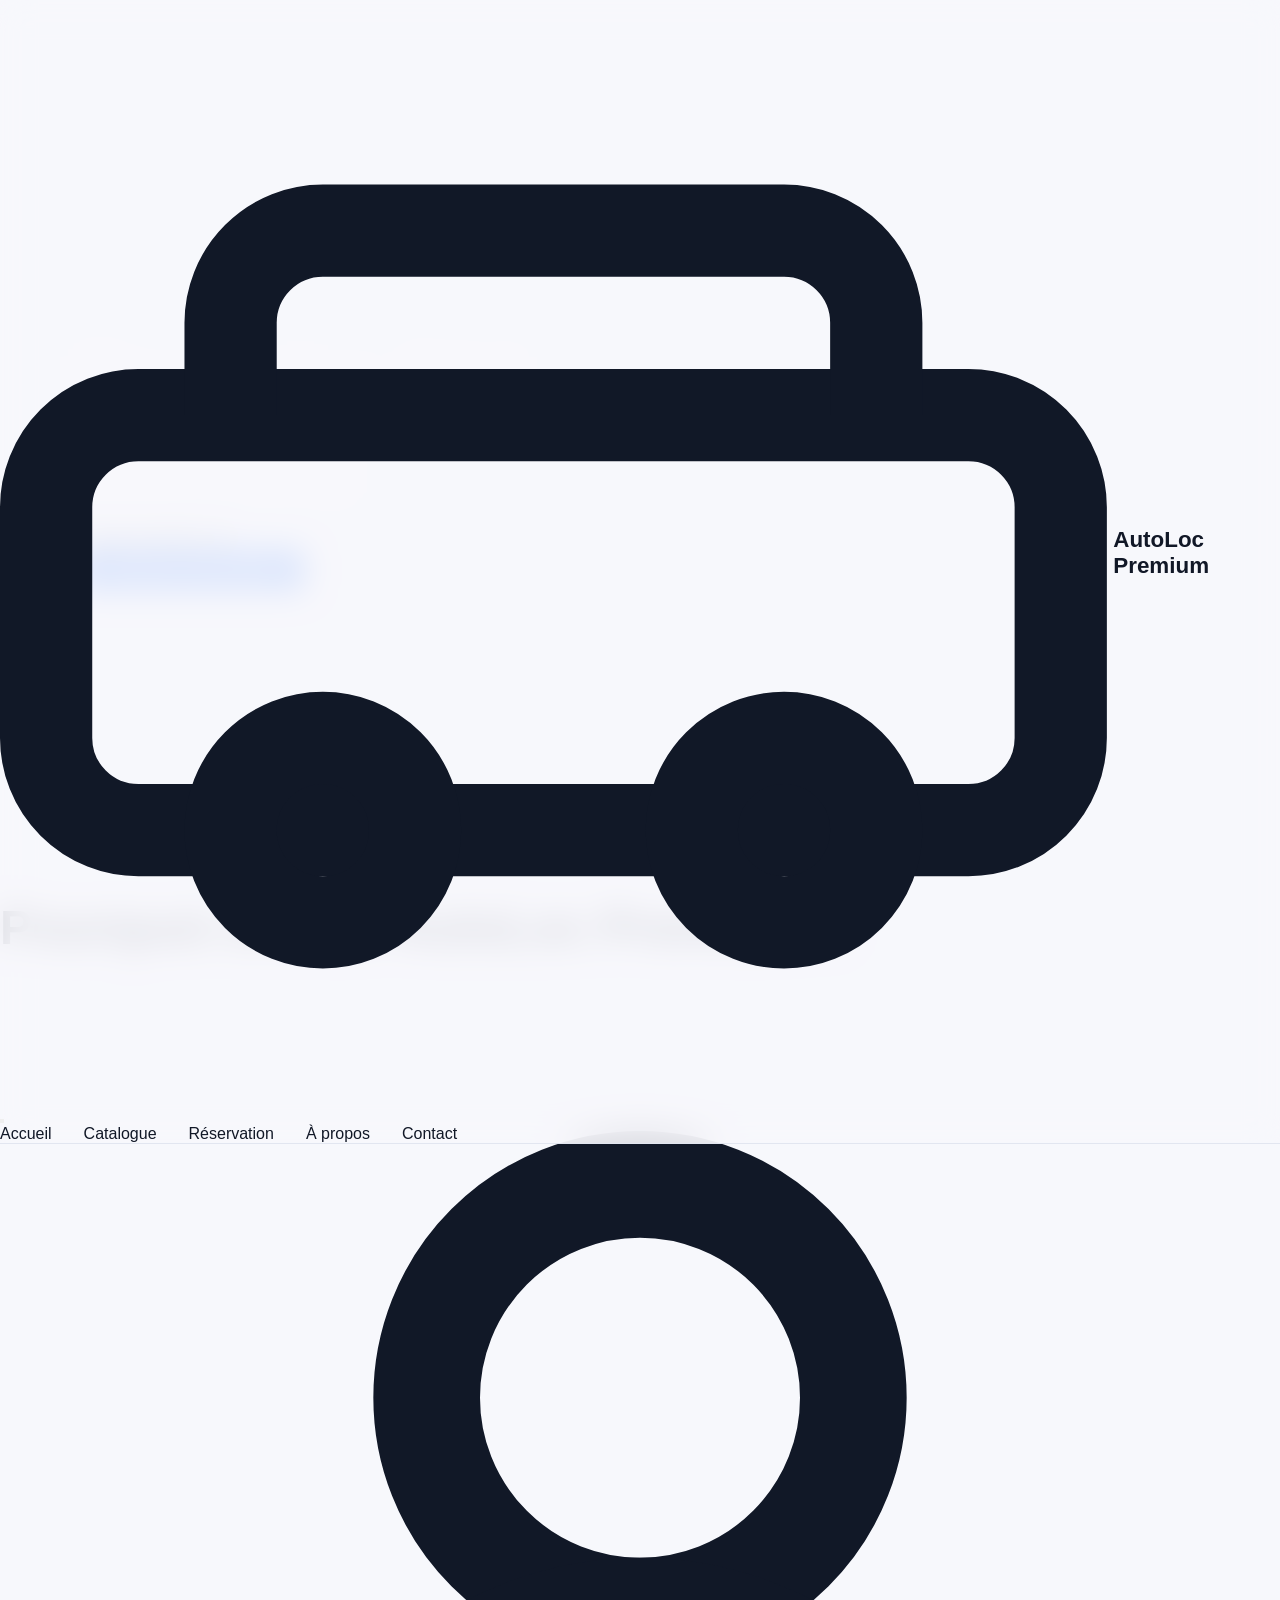
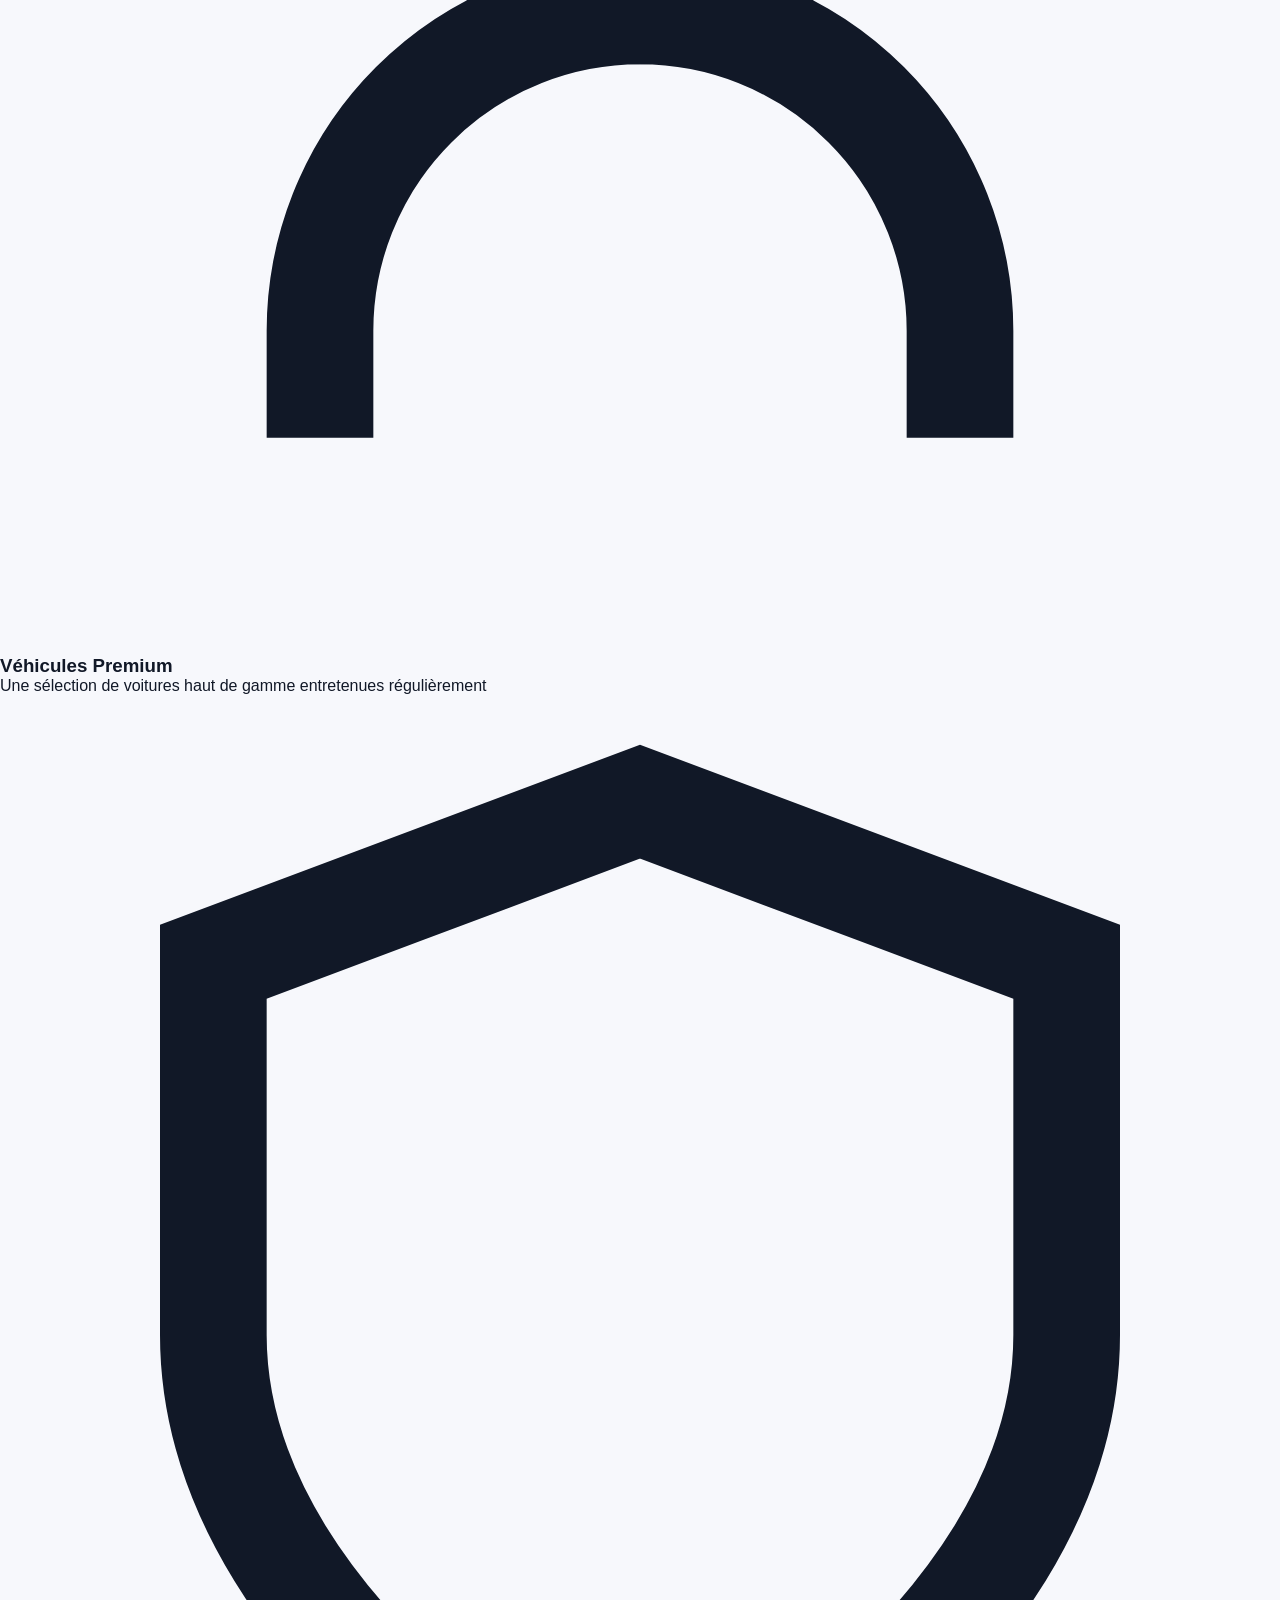
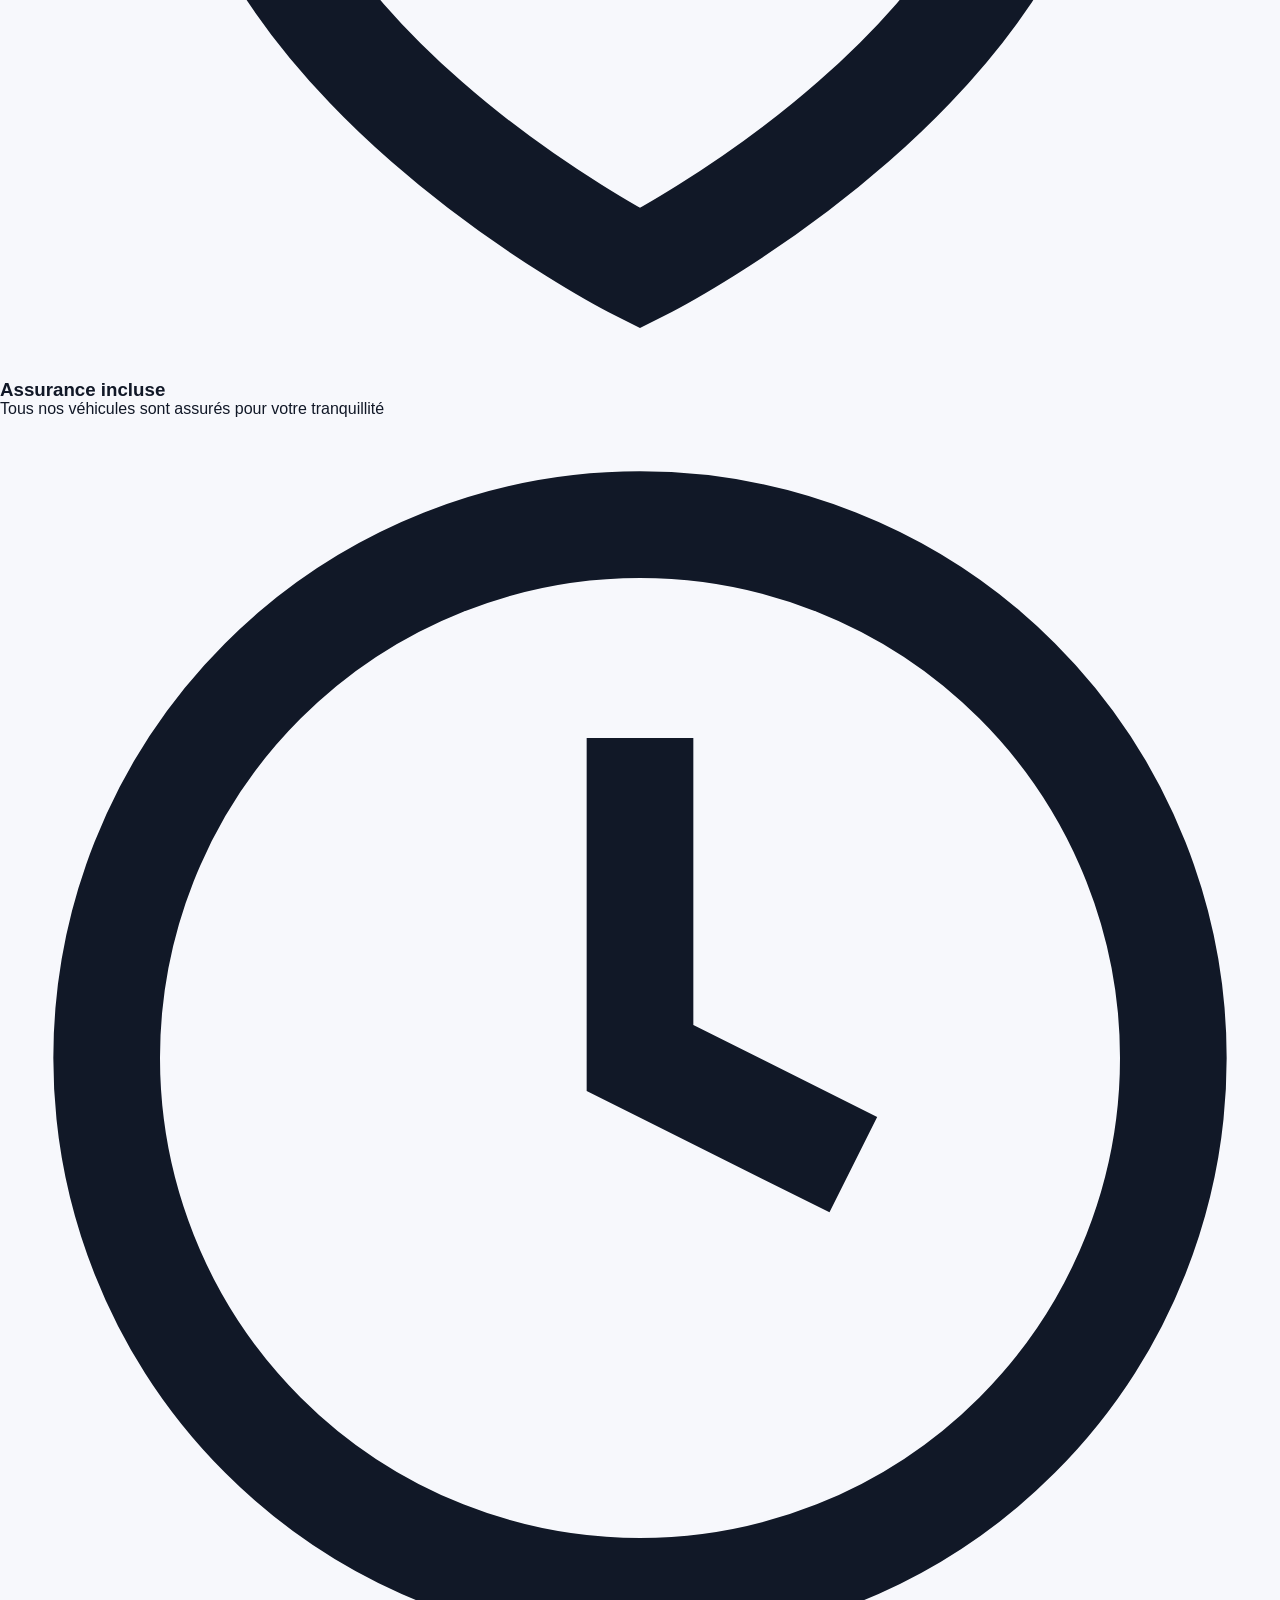
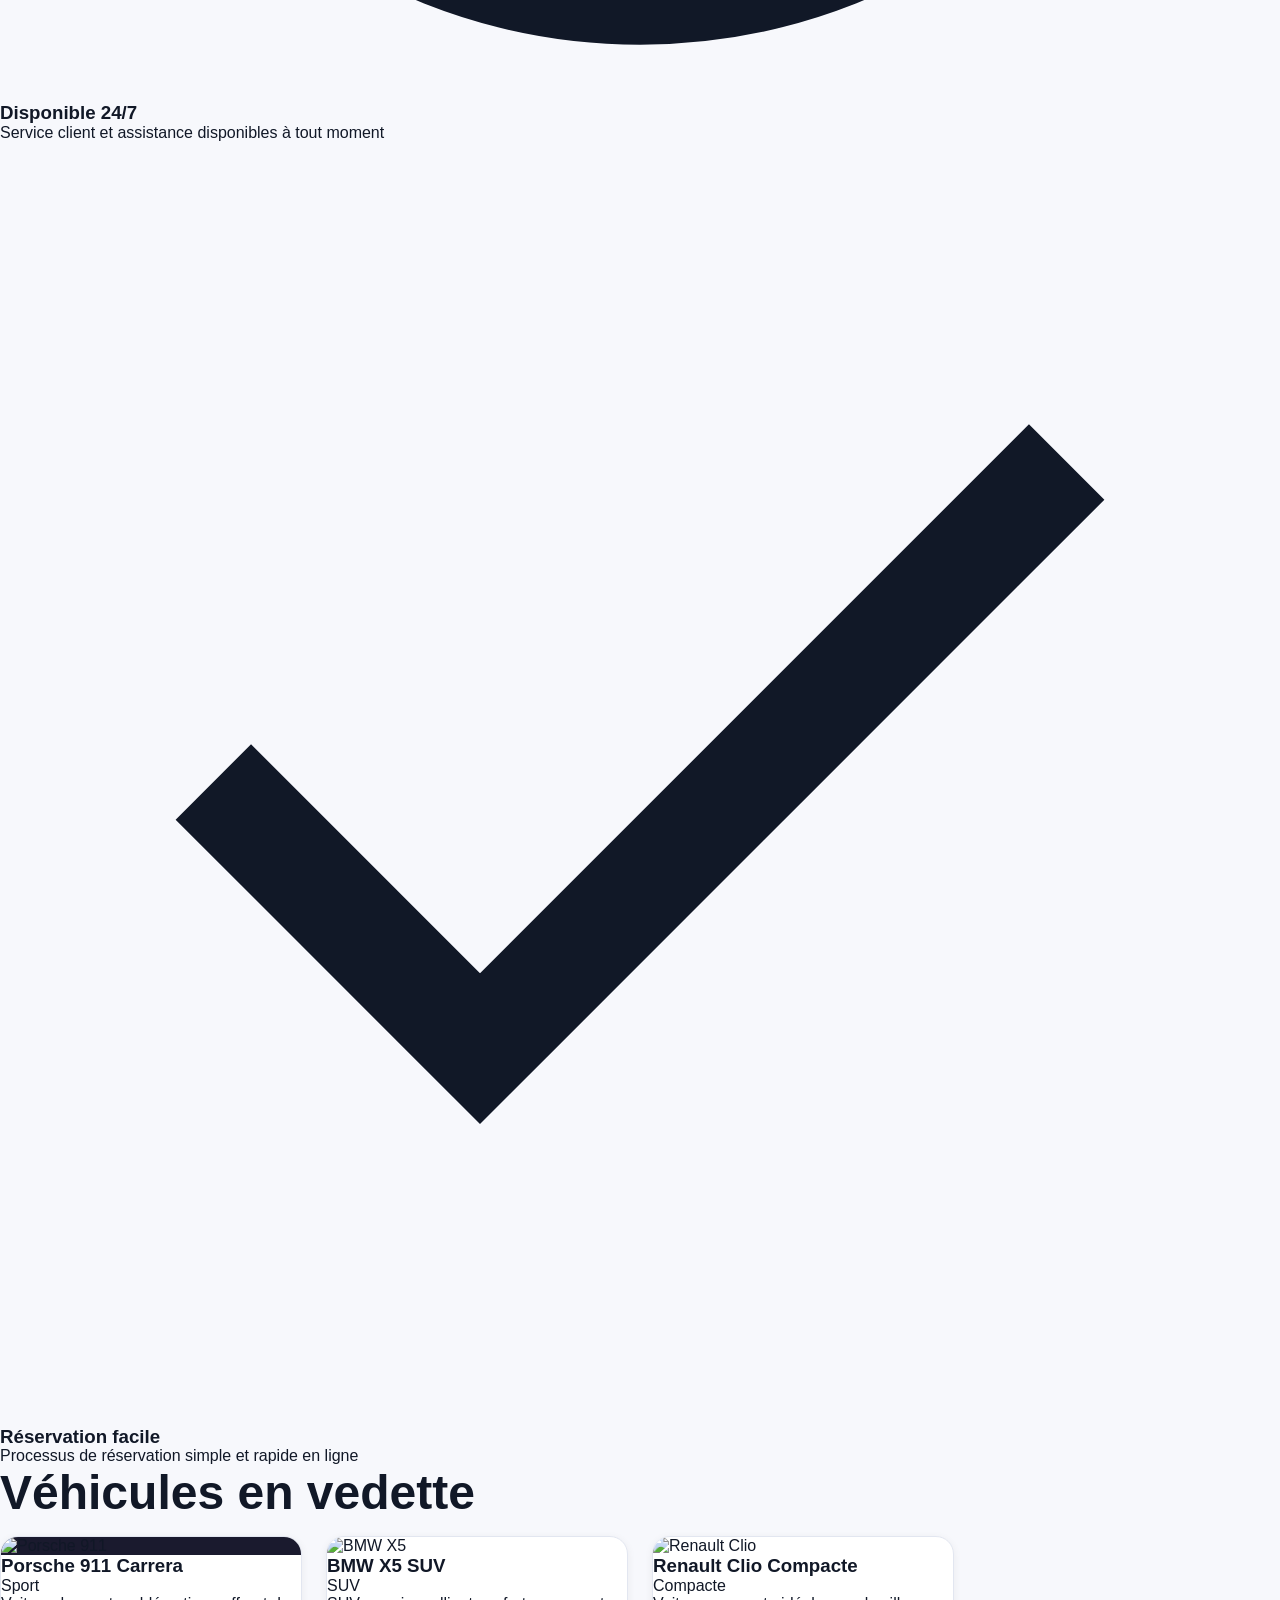
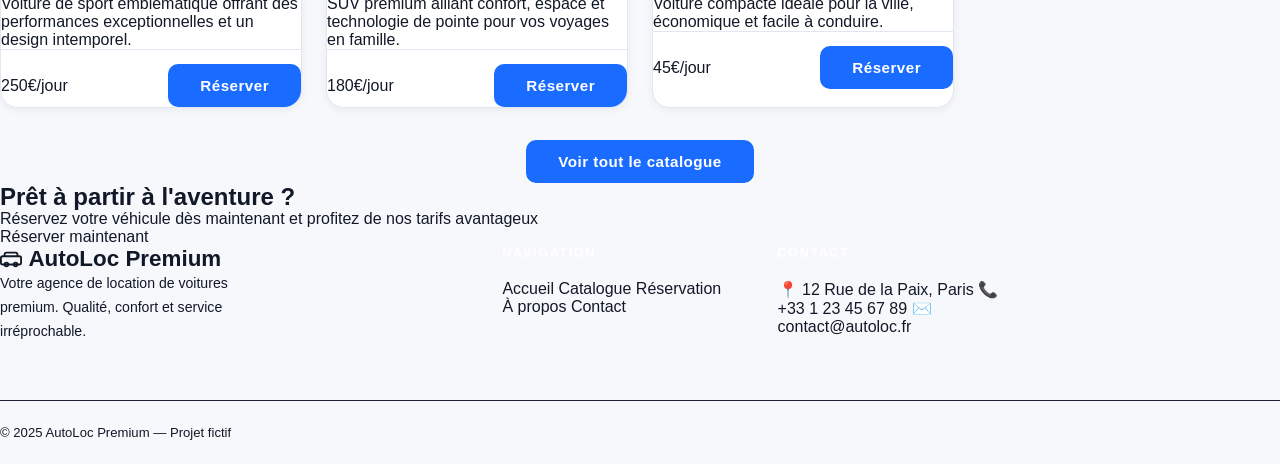
==== index.html @ a4ff7ef2 "linking files" ====
<!DOCTYPE html>
<html lang="fr">
<head>
  <meta charset="UTF-8" />
  <meta name="viewport" content="width=device-width, initial-scale=1.0"/>
  <title>AutoLoc Premium — Accueil</title>
  <link rel="stylesheet" href="./styles/style.css"/>
  <link rel="stylesheet" href="./styles/index.css"/>
</head>
<body>

  <!-- NAVBAR -->
  <nav class="navbar">
    <a href="index.html" class="logo">
      <svg viewBox="0 0 24 24" fill="none" stroke="currentColor" stroke-width="2">
        <rect x="1" y="9" width="22" height="9" rx="2"/>
        <path d="M5 9V7a2 2 0 0 1 2-2h10a2 2 0 0 1 2 2v2"/>
        <circle cx="7" cy="18" r="2"/><circle cx="17" cy="18" r="2"/>
      </svg>
      AutoLoc Premium
    </a>
    <button class="hamburger" id="hamburger" aria-label="Menu">
      <span></span><span></span><span></span>
    </button>
    <ul class="nav-links" id="navLinks">
      <li><a href="index.html" class="active">Accueil</a></li>
      <li><a href="catalogue.html">Catalogue</a></li>
      <li><a href="reservation.html">Réservation</a></li>
      <li><a href="apropos.html">À propos</a></li>
      <li><a href="contact.html">Contact</a></li>
    </ul>
  </nav>

  <!-- HERO -->
  <section class="hero">
    <div class="hero-content">
      <h1 class="hero-title">Porsche 911 Carrera</h1>
      <p class="hero-sub">À partir de 250€ / jour</p>
      <a href="catalogue.html" class="btn btn-primary">Découvrir notre flotte</a>
    </div>
  </section>

  <!-- FEATURES -->
  <section class="features">
    <h2 class="section-title">Pourquoi choisir AutoLoc Premium ?</h2>
    <div class="features-grid">
      <div class="feature-card">
        <div class="feature-icon">
          <svg viewBox="0 0 24 24" fill="none" stroke="currentColor" stroke-width="2">
            <circle cx="12" cy="8" r="4"/><path d="M6 20v-2a6 6 0 0 1 12 0v2"/>
          </svg>
        </div>
        <h3>Véhicules Premium</h3>
        <p>Une sélection de voitures haut de gamme entretenues régulièrement</p>
      </div>
      <div class="feature-card">
        <div class="feature-icon">
          <svg viewBox="0 0 24 24" fill="none" stroke="currentColor" stroke-width="2">
            <path d="M12 22s8-4 8-10V5l-8-3-8 3v7c0 6 8 10 8 10z"/>
          </svg>
        </div>
        <h3>Assurance incluse</h3>
        <p>Tous nos véhicules sont assurés pour votre tranquillité</p>
      </div>
      <div class="feature-card">
        <div class="feature-icon">
          <svg viewBox="0 0 24 24" fill="none" stroke="currentColor" stroke-width="2">
            <circle cx="12" cy="12" r="10"/>
            <polyline points="12 6 12 12 16 14"/>
          </svg>
        </div>
        <h3>Disponible 24/7</h3>
        <p>Service client et assistance disponibles à tout moment</p>
      </div>
      <div class="feature-card">
        <div class="feature-icon">
          <svg viewBox="0 0 24 24" fill="none" stroke="currentColor" stroke-width="2">
            <polyline points="20 6 9 17 4 12"/>
          </svg>
        </div>
        <h3>Réservation facile</h3>
        <p>Processus de réservation simple et rapide en ligne</p>
      </div>
    </div>
  </section>

  <!-- FEATURED CARS -->
  <section class="featured">
    <h2 class="section-title">Véhicules en vedette</h2>
    <div class="cars-grid">

      <div class="car-card">
        <div class="car-img" style="background: #1a1a2e;">
          <img src="https://images.unsplash.com/photo-1503376780353-7e6692767b70?w=600&q=80" alt="Porsche 911"/>
        </div>
        <div class="car-info">
          <div class="car-header">
            <h3>Porsche 911 Carrera</h3>
            <span class="tag">Sport</span>
          </div>
          <p>Voiture de sport emblématique offrant des performances exceptionnelles et un design intemporel.</p>
          <div class="car-footer">
            <span class="price">250€/jour</span>
            <a href="reservation.html" class="btn btn-primary">Réserver</a>
          </div>
        </div>
      </div>

      <div class="car-card">
        <div class="car-img">
          <img src="https://images.unsplash.com/photo-1519641471654-76ce0107ad1b?w=600&q=80" alt="BMW X5"/>
        </div>
        <div class="car-info">
          <div class="car-header">
            <h3>BMW X5 SUV</h3>
            <span class="tag">SUV</span>
          </div>
          <p>SUV premium alliant confort, espace et technologie de pointe pour vos voyages en famille.</p>
          <div class="car-footer">
            <span class="price">180€/jour</span>
            <a href="reservation.html" class="btn btn-primary">Réserver</a>
          </div>
        </div>
      </div>

      <div class="car-card">
        <div class="car-img">
          <img src="https://images.unsplash.com/photo-1541899481282-d53bffe3c35d?w=600&q=80" alt="Renault Clio"/>
        </div>
        <div class="car-info">
          <div class="car-header">
            <h3>Renault Clio Compacte</h3>
            <span class="tag">Compacte</span>
          </div>
          <p>Voiture compacte idéale pour la ville, économique et facile à conduire.</p>
          <div class="car-footer">
            <span class="price">45€/jour</span>
            <a href="reservation.html" class="btn btn-primary">Réserver</a>
          </div>
        </div>
      </div>

    </div>
    <div style="text-align:center; margin-top: 2rem;">
      <a href="catalogue.html" class="btn btn-primary">Voir tout le catalogue</a>
    </div>
  </section>

  <!-- CTA BANNER -->
  <section class="cta-banner">
    <h2>Prêt à partir à l'aventure ?</h2>
    <p>Réservez votre véhicule dès maintenant et profitez de nos tarifs avantageux</p>
    <a href="reservation.html" class="btn btn-outline">Réserver maintenant</a>
  </section>

  <!-- FOOTER -->
  <footer>
    <div class="footer-grid">
      <div class="footer-brand">
        <a href="index.html" class="logo">
          <svg viewBox="0 0 24 24" fill="none" stroke="currentColor" stroke-width="2" width="22">
            <rect x="1" y="9" width="22" height="9" rx="2"/>
            <path d="M5 9V7a2 2 0 0 1 2-2h10a2 2 0 0 1 2 2v2"/>
            <circle cx="7" cy="18" r="2"/><circle cx="17" cy="18" r="2"/>
          </svg>
          AutoLoc Premium
        </a>
        <p>Votre agence de location de voitures premium. Qualité, confort et service irréprochable.</p>
      </div>
      <div class="footer-col">
        <h4>Navigation</h4>
        <a href="index.html">Accueil</a>
        <a href="catalogue.html">Catalogue</a>
        <a href="reservation.html">Réservation</a>
        <a href="apropos.html">À propos</a>
        <a href="contact.html">Contact</a>
      </div>
      <div class="footer-col">
        <h4>Contact</h4>
        <a href="#">📍 12 Rue de la Paix, Paris</a>
        <a href="#">📞 +33 1 23 45 67 89</a>
        <a href="#">✉️ contact@autoloc.fr</a>
      </div>
    </div>
    <div class="footer-bottom">© 2025 AutoLoc Premium — Projet fictif</div>
  </footer>

  <script src="./scripts/main.js"></script>
</body>
</html>
---- styles/style.css ----
/* ═══════════════════════════════════════════════════════════
   CarRent — Feuille de styles principale
   Structure : Variables → Reset → Base → Composants → Sections → Responsive
   ═══════════════════════════════════════════════════════════ */

/* ─── VARIABLES THÈME CLAIR ─── */
:root {
  --bleu:        #1a6bff;
  --bleu-sombre: #0f4fcc;
  --bleu-glow:   rgba(26,107,255,.15);
  --noir:        #0d0f14;
  --gris-fonce:  #1a1d26;
  --gris-moyen:  #2e3244;
  --bordure:     #e2e6f0;
  --bg:          #f7f8fc;
  --bg-card:     #ffffff;
  --bg-alt:      #f0f3fb;
  --texte:       #111827;
  --texte-muted: #6b7280;
  --blanc:       #ffffff;
  --succes:      #10b981;
  --erreur:      #ef4444;

  --radius:      10px;
  --radius-lg:   18px;
  --shadow-sm:   0 2px 8px rgba(0,0,0,.06);
  --shadow-md:   0 8px 28px rgba(0,0,0,.1);
  --shadow-lg:   0 20px 60px rgba(0,0,0,.14);
  --transition:  .28s cubic-bezier(.4,0,.2,1);

  font-size: 16px;
}

/* ─── VARIABLES THÈME SOMBRE ─── */
[data-theme="dark"] {
  --bordure:     #2a2f45;
  --bg:          #0d0f14;
  --bg-card:     #161929;
  --bg-alt:      #111420;
  --texte:       #e8ecf7;
  --texte-muted: #8892b0;
  --blanc:       #161929;
  --shadow-sm:   0 2px 8px rgba(0,0,0,.3);
  --shadow-md:   0 8px 28px rgba(0,0,0,.4);
  --shadow-lg:   0 20px 60px rgba(0,0,0,.55);
}

/* ═══════════════════════════════════════════
   RESET & BASE
═══════════════════════════════════════════ */
*, *::before, *::after { box-sizing: border-box; margin: 0; padding: 0; }

html { scroll-behavior: smooth; }

body {
  font-family: 'Mulish', sans-serif;
  background: var(--bg);
  color: var(--texte);
  overflow-x: hidden;
  transition: background var(--transition), color var(--transition);
}

::-webkit-scrollbar { width: 6px; }
::-webkit-scrollbar-track { background: var(--bg); }
::-webkit-scrollbar-thumb { background: var(--bleu); border-radius: 3px; }

img { max-width: 100%; display: block; }
a { text-decoration: none; color: inherit; }
ul { list-style: none; }
button { cursor: pointer; font-family: inherit; }
input, select, textarea { font-family: inherit; }

/* ═══════════════════════════════════════════
   TYPOGRAPHIE
═══════════════════════════════════════════ */
h1, h2, h3, h4 {
  font-family: 'Syne', sans-serif;
  font-weight: 700;
  line-height: 1.15;
}
em { font-style: italic; color: var(--bleu); }

/* ═══════════════════════════════════════════
   LAYOUT
═══════════════════════════════════════════ */
.container {
  max-width: 1200px;
  margin: 0 auto;
  padding: 0 1.5rem;
}

.section {
  padding: 7rem 0;
}
.section-alt {
  background: var(--bg-alt);
  border-top: 1px solid var(--bordure);
  border-bottom: 1px solid var(--bordure);
}

/* ─── En-têtes de section ─── */
.section-header { text-align: center; margin-bottom: 3.5rem; }
.section-eyebrow {
  font-size: .78rem; letter-spacing: .18em;
  text-transform: uppercase; color: var(--bleu);
  margin-bottom: .9rem; font-weight: 600;
}
.section-title {
  font-size: clamp(1.9rem, 4vw, 3rem);
  margin-bottom: 1rem;
}
.section-desc {
  color: var(--texte-muted);
  max-width: 520px; margin: 0 auto;
  line-height: 1.8;
}

/* ═══════════════════════════════════════════
   BOUTONS
═══════════════════════════════════════════ */
.btn-primary {
  display: inline-flex; align-items: center; gap: .5rem;
  background: var(--bleu);
  color: #fff;
  padding: .8rem 2rem;
  border: none; border-radius: var(--radius);
  font-size: .95rem; font-weight: 600;
  letter-spacing: .03em;
  transition: background var(--transition), transform var(--transition), box-shadow var(--transition);
}
.btn-primary:hover {
  background: var(--bleu-sombre);
  transform: translateY(-2px);
  box-shadow: 0 8px 24px rgba(26,107,255,.35);
}
.btn-primary:active { transform: translateY(0); }

.btn-reserve {
  display: inline-flex; align-items: center;
  background: var(--bleu);
  color: #fff;
  padding: .6rem 1.5rem;
  border-radius: var(--radius);
  font-size: .88rem; font-weight: 600;
  transition: background var(--transition), transform var(--transition);
}
.btn-reserve:hover {
  background: var(--bleu-sombre);
  transform: translateY(-1px);
}

/* ═══════════════════════════════════════════
   NAVBAR
═══════════════════════════════════════════ */
.navbar {
  position: fixed; top: 0; left: 0; right: 0; z-index: 1000;
  background: rgba(247,248,252,.88);
  backdrop-filter: blur(16px);
  border-bottom: 1px solid var(--bordure);
  transition: background var(--transition), box-shadow var(--transition), padding var(--transition);
}
[data-theme="dark"] .navbar {
  background: rgba(13,15,20,.88);
}
.navbar.scrolled {
  box-shadow: var(--shadow-md);
}

.nav-container {
  max-width: 1200px; margin: 0 auto;
  padding: 0 1.5rem;
  height: 68px;
  display: flex; align-items: center; justify-content: space-between;
  gap: 2rem;
}

/* Logo */
.logo {
  font-family: 'Syne', sans-serif;
  font-size: 1.4rem; font-weight: 800;
  color: var(--texte);
  display: flex; align-items: center; gap: .4rem;
  flex-shrink: 0;
}
.logo span { color: var(--bleu); }
.logo-icon { color: var(--bleu); font-size: 1.2rem; }

/* Liens nav */
.nav-menu { display: flex; align-items: center; gap: 2.5rem; }
.nav-links  { display: flex; gap: 2rem; }
.nav-link {
  font-size: .9rem; font-weight: 500;
  color: var(--texte-muted);
  transition: color var(--transition);
  position: relative; padding-bottom: 2px;
}
.nav-link::after {
  content: ''; position: absolute; bottom: -2px; left: 0;
  width: 0; height: 2px; background: var(--bleu);
  border-radius: 1px;
  transition: width var(--transition);
}
.nav-link:hover,
.nav-link.active { color: var(--bleu); }
.nav-link:hover::after,
.nav-link.active::after { width: 100%; }

/* Actions droite */
.nav-actions { display: flex; align-items: center; gap: 1rem; }
.nav-reserve  { display: none; } /* visible seulement mobile */

/* Toggle dark mode */
.theme-toggle {
  background: var(--bg-alt);
  border: 1px solid var(--bordure);
  border-radius: 8px;
  width: 38px; height: 38px;
  display: flex; align-items: center; justify-content: center;
  font-size: 1.1rem;
  transition: background var(--transition), border-color var(--transition);
}
.theme-toggle:hover { border-color: var(--bleu); }

/* Burger */
.burger {
  display: none; flex-direction: column; gap: 5px;
  background: none; border: none; padding: 4px;
}
.burger span {
  display: block; width: 22px; height: 2px;
  background: var(--texte); border-radius: 2px;
  transition: transform var(--transition), opacity var(--transition);
}
.burger.open span:nth-child(1) { transform: rotate(45deg) translate(5px,5px); }
.burger.open span:nth-child(2) { opacity: 0; }
.burger.open span:nth-child(3) { transform: rotate(-45deg) translate(5px,-5px); }

/* ═══════════════════════════════════════════
   HERO
═══════════════════════════════════════════ */
.hero {
  min-height: 100vh;
  display: flex; align-items: center;
  padding: 7rem 6% 5rem;
  position: relative; overflow: hidden;
}

/* Fond */
.hero-bg {
  position: absolute; inset: 0;
  background: linear-gradient(135deg, #0d0f14 0%, #111728 60%, #0f1c3f 100%);
  z-index: 0;
}
.hero-grid {
  position: absolute; inset: 0;
  background-image:
    linear-gradient(rgba(26,107,255,.12) 1px, transparent 1px),
    linear-gradient(90deg, rgba(26,107,255,.12) 1px, transparent 1px);
  background-size: 60px 60px;
  mask-image: radial-gradient(ellipse 80% 80% at 50% 50%, black 40%, transparent 100%);
}
.hero-glow {
  position: absolute;
  top: -100px; left: 50%; transform: translateX(-50%);
  width: 800px; height: 600px;
  background: radial-gradient(ellipse, rgba(26,107,255,.22) 0%, transparent 70%);
}

.hero-content {
  position: relative; z-index: 1;
  max-width: 680px;
}

.hero-eyebrow {
  display: inline-block;
  background: rgba(26,107,255,.15);
  border: 1px solid rgba(26,107,255,.4);
  color: #6fa3ff;
  font-size: .78rem; letter-spacing: .16em;
  text-transform: uppercase; padding: .35rem 1rem;
  border-radius: 20px; margin-bottom: 1.8rem;
  animation: fadeUp .7s ease both;
}

.hero-title {
  font-size: clamp(2.6rem, 6vw, 5.2rem);
  font-weight: 800; line-height: 1.08;
  color: #ffffff;
  margin-bottom: 1.5rem;
  animation: fadeUp .7s .08s ease both;
}
.hero-title em { color: var(--bleu); font-style: italic; }

.hero-desc {
  color: #9aa5c0;
  font-size: 1.08rem; line-height: 1.8;
  margin-bottom: 2.5rem;
  animation: fadeUp .7s .16s ease both;
}

/* Barre de recherche */
.search-bar {
  display: flex; align-items: stretch;
  background: #fff;
  border-radius: var(--radius-lg);
  overflow: hidden;
  box-shadow: 0 12px 48px rgba(0,0,0,.35);
  margin-bottom: 2.5rem;
  animation: fadeUp .7s .24s ease both;
}
[data-theme="dark"] .search-bar { background: #1a1d2e; border: 1px solid #2a2f45; }

.search-field {
  flex: 1; padding: .9rem 1.2rem;
  display: flex; flex-direction: column; gap: .3rem;
}
.search-field label {
  font-size: .72rem; font-weight: 600;
  color: var(--bleu); letter-spacing: .08em;
  text-transform: uppercase;
}
.search-field select,
.search-field input {
  background: none; border: none; outline: none;
  font-size: .93rem; color: var(--texte);
  font-weight: 500;
}
[data-theme="dark"] .search-field select,
[data-theme="dark"] .search-field input { color: #e8ecf7; }
.search-field select option { background: var(--bg-card); }

.search-divider {
  width: 1px; background: var(--bordure);
  margin: .8rem 0;
}

.btn-search {
  background: var(--bleu);
  color: #fff; border: none;
  padding: 0 2rem;
  font-size: .95rem; font-weight: 700;
  letter-spacing: .04em;
  transition: background var(--transition);
  white-space: nowrap;
}
.btn-search:hover { background: var(--bleu-sombre); }

/* Stats hero */
.hero-stats {
  display: flex; gap: 2.5rem; flex-wrap: wrap;
  animation: fadeUp .7s .32s ease both;
}
.hero-stat strong {
  display: block;
  font-family: 'Syne', sans-serif;
  font-size: 1.7rem; font-weight: 800;
  color: #fff; line-height: 1;
}
.hero-stat span {
  font-size: .78rem; color: #7a8aaa;
  letter-spacing: .06em; text-transform: uppercase;
  margin-top: .25rem; display: block;
}

/* Voiture décorative */
.hero-car {
  position: absolute; right: 4%; bottom: 5%;
  font-size: clamp(8rem, 20vw, 18rem);
  filter: drop-shadow(0 20px 60px rgba(26,107,255,.3));
  animation: float 5s ease-in-out infinite;
  z-index: 1; user-select: none;
  opacity: .85;
}
@keyframes float {
  0%, 100% { transform: translateY(0) rotate(-4deg); }
  50%       { transform: translateY(-18px) rotate(-4deg); }
}

/* ═══════════════════════════════════════════
   FILTRES
═══════════════════════════════════════════ */
.filters {
  display: flex; align-items: center; flex-wrap: wrap; gap: 1.5rem 2.5rem;
  background: var(--bg-card);
  border: 1px solid var(--bordure);
  border-radius: var(--radius-lg);
  padding: 1.2rem 1.6rem;
  margin-bottom: 1.5rem;
  box-shadow: var(--shadow-sm);
}

.filter-group {
  display: flex; align-items: center; gap: .8rem; flex-wrap: wrap;
}
.filter-label {
  font-size: .8rem; font-weight: 700;
  color: var(--texte-muted); text-transform: uppercase;
  letter-spacing: .08em; white-space: nowrap;
}

.filter-tabs { display: flex; gap: .4rem; flex-wrap: wrap; }
.filter-tab {
  background: none;
  border: 1px solid var(--bordure);
  color: var(--texte-muted);
  padding: .35rem .9rem; border-radius: 20px;
  font-size: .82rem; font-weight: 500;
  transition: all var(--transition);
}
.filter-tab:hover { border-color: var(--bleu); color: var(--bleu); }
.filter-tab.active {
  background: var(--bleu); border-color: var(--bleu);
  color: #fff;
}

/* Slider prix */
.price-range {
  display: flex; align-items: center; gap: .7rem;
}
.price-range input[type="range"] {
  -webkit-appearance: none;
  width: 130px; height: 4px;
  background: var(--bordure); border-radius: 2px; outline: none;
}
.price-range input[type="range"]::-webkit-slider-thumb {
  -webkit-appearance: none;
  width: 16px; height: 16px; border-radius: 50%;
  background: var(--bleu); cursor: pointer;
  box-shadow: 0 0 0 3px var(--bleu-glow);
}
#priceLabel {
  font-size: .82rem; font-weight: 700;
  color: var(--bleu); min-width: 55px;
}

/* Select tri */
.sort-select {
  background: var(--bg-alt); border: 1px solid var(--bordure);
  color: var(--texte); border-radius: var(--radius);
  padding: .35rem .9rem; font-size: .84rem;
  outline: none; transition: border-color var(--transition);
}
.sort-select:focus { border-color: var(--bleu); }

/* Compteur */
.results-count {
  font-size: .85rem; color: var(--texte-muted);
  margin-bottom: 1.5rem; font-weight: 500;
}

/* ═══════════════════════════════════════════
   GRILLE DE VOITURES
═══════════════════════════════════════════ */
.cars-grid {
  display: grid;
  grid-template-columns: repeat(auto-fill, minmax(280px, 1fr));
  gap: 1.5rem;
}

/* ─── Carte voiture ─── */
.car-card {
  background: var(--bg-card);
  border: 1px solid var(--bordure);
  border-radius: var(--radius-lg);
  overflow: hidden;
  box-shadow: var(--shadow-sm);
  transition: transform var(--transition), box-shadow var(--transition), border-color var(--transition);
  animation: fadeUp .5s ease both;
}
.car-card:hover {
  transform: translateY(-6px);
  box-shadow: var(--shadow-lg);
  border-color: var(--bleu);
}

/* Image / visuel */
.car-visual {
  height: 170px;
  background: linear-gradient(135deg, #e8eeff 0%, #d0daff 100%);
  display: flex; align-items: center; justify-content: center;
  position: relative; overflow: hidden;
}
[data-theme="dark"] .car-visual {
  background: linear-gradient(135deg, #141828 0%, #1a2040 100%);
}
.car-visual-emoji {
  font-size: 5.5rem;
  filter: drop-shadow(0 6px 20px rgba(26,107,255,.25));
  transition: transform var(--transition);
}
.car-card:hover .car-visual-emoji { transform: scale(1.08) translateX(5px); }

.car-badge {
  position: absolute; top: .75rem; left: .75rem;
  background: var(--bleu); color: #fff;
  font-size: .7rem; font-weight: 700;
  padding: .22rem .65rem; border-radius: 20px;
  letter-spacing: .06em; text-transform: uppercase;
}
.car-badge.badge-luxe    { background: #7c3aed; }
.car-badge.badge-suv     { background: #059669; }
.car-badge.badge-coupe   { background: #dc2626; }
.car-badge.badge-citadine{ background: #d97706; }

.car-favorite {
  position: absolute; top: .75rem; right: .75rem;
  background: rgba(255,255,255,.9);
  border: none; border-radius: 50%;
  width: 32px; height: 32px;
  display: flex; align-items: center; justify-content: center;
  font-size: .95rem;
  transition: transform var(--transition), background var(--transition);
  cursor: pointer;
}
.car-favorite:hover { transform: scale(1.15); }
.car-favorite.active { background: #fee2e2; }

/* Corps */
.car-body { padding: 1.25rem; }
.car-name {
  font-family: 'Syne', sans-serif;
  font-size: 1.15rem; font-weight: 700;
  margin-bottom: .2rem;
}
.car-type {
  font-size: .75rem; color: var(--texte-muted);
  text-transform: uppercase; letter-spacing: .1em;
  margin-bottom: .9rem;
}

/* Specs */
.car-specs {
  display: flex; gap: .6rem; flex-wrap: wrap;
  margin-bottom: 1rem;
}
.car-spec {
  display: flex; align-items: center; gap: .3rem;
  font-size: .78rem; color: var(--texte-muted);
  background: var(--bg-alt);
  padding: .25rem .6rem; border-radius: 6px;
}

/* Étoiles */
.car-rating {
  display: flex; align-items: center; gap: .4rem;
  margin-bottom: .9rem;
}
.stars { color: #f59e0b; font-size: .85rem; }
.rating-text { font-size: .78rem; color: var(--texte-muted); }

/* Pied de carte */
.car-footer {
  display: flex; align-items: center; justify-content: space-between;
  padding-top: .9rem; border-top: 1px solid var(--bordure);
}
.car-price {
  font-family: 'Syne', sans-serif;
  font-size: 1.45rem; font-weight: 800;
  color: var(--bleu);
}
.car-price-unit {
  font-family: 'Mulish', sans-serif;
  font-size: .75rem; color: var(--texte-muted); font-weight: 400;
}

/* Bouton louer */
.btn-louer {
  background: var(--bleu);
  color: #fff; border: none;
  padding: .55rem 1.3rem; border-radius: var(--radius);
  font-size: .85rem; font-weight: 700;
  transition: background var(--transition), transform var(--transition), box-shadow var(--transition);
  position: relative; overflow: hidden;
}
.btn-louer::after {
  content: '';
  position: absolute; inset: 0;
  background: radial-gradient(circle at center, rgba(255,255,255,.4) 0%, transparent 70%);
  opacity: 0; transition: opacity .3s;
}
.btn-louer:hover {
  background: var(--bleu-sombre);
  transform: translateY(-2px);
  box-shadow: 0 6px 18px rgba(26,107,255,.4);
}
.btn-louer:active::after { opacity: 1; }
.btn-louer.clicked {
  animation: ripple .5s ease;
}
@keyframes ripple {
  0%   { transform: scale(1); box-shadow: 0 0 0 0 rgba(26,107,255,.5); }
  50%  { transform: scale(1.06); box-shadow: 0 0 0 10px rgba(26,107,255,0); }
  100% { transform: scale(1); }
}

/* Aucun résultat */
.no-results {
  text-align: center; padding: 4rem 2rem;
  grid-column: 1/-1;
}
.no-results span { font-size: 3rem; display: block; margin-bottom: 1rem; }
.no-results p { color: var(--texte-muted); margin-bottom: 1.5rem; }
.hidden { display: none !important; }

/* ═══════════════════════════════════════════
   À PROPOS
═══════════════════════════════════════════ */
.apropos-grid {
  display: grid; grid-template-columns: 1fr 1fr;
  gap: 5rem; align-items: center;
}

.apropos-desc {
  color: var(--texte-muted); line-height: 1.8; margin-bottom: 2.2rem;
  font-size: 1rem;
}

.avantages { display: flex; flex-direction: column; gap: 1.2rem; }
.avantage {
  display: flex; gap: 1rem; align-items: flex-start;
  padding: 1.1rem;
  border: 1px solid var(--bordure); border-radius: var(--radius);
  transition: border-color var(--transition), background var(--transition);
}
.avantage:hover {
  border-color: var(--bleu);
  background: var(--bleu-glow);
}
.avantage-icon { font-size: 1.6rem; min-width: 2rem; }
.avantage h4 { font-family: 'Syne', sans-serif; font-size: 1rem; margin-bottom: .25rem; }
.avantage p  { font-size: .85rem; color: var(--texte-muted); line-height: 1.5; }

/* Stats chiffrées */
.apropos-stats {
  display: grid; grid-template-columns: 1fr 1fr; gap: 1.2rem;
}
.stat-card {
  background: var(--bg-card);
  border: 1px solid var(--bordure);
  border-radius: var(--radius-lg);
  padding: 2rem 1.5rem; text-align: center;
  box-shadow: var(--shadow-sm);
  transition: border-color var(--transition), transform var(--transition);
}
.stat-card:hover {
  border-color: var(--bleu);
  transform: translateY(-4px);
}
.stat-big {
  font-family: 'Syne', sans-serif;
  font-size: 2.8rem; font-weight: 800;
  color: var(--bleu); line-height: 1;
  margin-bottom: .5rem;
}
.stat-card .stat-label {
  font-size: .82rem; color: var(--texte-muted);
  letter-spacing: .08em; text-transform: uppercase; font-weight: 600;
}

/* ═══════════════════════════════════════════
   CONTACT
═══════════════════════════════════════════ */
.contact-grid {
  display: grid; grid-template-columns: 1fr 1.6fr; gap: 4rem;
  align-items: start;
}

.contact-infos { display: flex; flex-direction: column; gap: 1.4rem; }
.contact-item {
  display: flex; gap: 1rem; align-items: flex-start;
  padding: 1.2rem;
  background: var(--bg-card); border: 1px solid var(--bordure);
  border-radius: var(--radius);
  transition: border-color var(--transition);
}
.contact-item:hover { border-color: var(--bleu); }
.contact-icon { font-size: 1.5rem; min-width: 2rem; }
.contact-item h4 { font-family: 'Syne', sans-serif; font-size: .95rem; margin-bottom: .2rem; }
.contact-item p  { font-size: .85rem; color: var(--texte-muted); line-height: 1.5; }

/* Formulaire */
.contact-form {
  background: var(--bg-card);
  border: 1px solid var(--bordure);
  border-radius: var(--radius-lg);
  padding: 2.2rem;
  box-shadow: var(--shadow-sm);
}

.form-row {
  display: grid; grid-template-columns: 1fr 1fr; gap: 1.2rem;
  margin-bottom: 1.2rem;
}

.form-group { margin-bottom: 1.2rem; }
.form-group label {
  display: block; font-size: .8rem; font-weight: 700;
  text-transform: uppercase; letter-spacing: .08em;
  color: var(--texte-muted); margin-bottom: .5rem;
}
.required { color: var(--erreur); }

.form-group input,
.form-group select,
.form-group textarea {
  width: 100%;
  background: var(--bg-alt); border: 1.5px solid var(--bordure);
  border-radius: var(--radius);
  color: var(--texte); font-size: .93rem;
  padding: .75rem 1rem; outline: none;
  transition: border-color var(--transition), box-shadow var(--transition);
  resize: vertical;
}
.form-group input:focus,
.form-group select:focus,
.form-group textarea:focus {
  border-color: var(--bleu);
  box-shadow: 0 0 0 3px var(--bleu-glow);
}
.form-group input.error,
.form-group textarea.error { border-color: var(--erreur); }

.form-error {
  display: block; font-size: .78rem; color: var(--erreur);
  margin-top: .3rem; min-height: 1em;
}

.btn-submit { width: 100%; justify-content: center; font-size: 1rem; padding: .9rem; }
.btn-loader { font-size: .95rem; }

.form-success {
  margin-top: 1rem; padding: 1rem;
  background: rgba(16,185,129,.1); border: 1px solid rgba(16,185,129,.3);
  border-radius: var(--radius); color: var(--succes);
  font-weight: 600; text-align: center;
}

/* ═══════════════════════════════════════════
   FOOTER
═══════════════════════════════════════════ */
.footer {
  background: var(--noir);
  color: #8892b0;
  padding: 5rem 0 0;
}

.footer-grid {
  display: grid; grid-template-columns: 2fr 1fr 1fr 1fr;
  gap: 3rem; padding-bottom: 3.5rem;
  border-bottom: 1px solid #1e2233;
}

.footer-brand .logo-footer { color: #fff; margin-bottom: 1rem; display: inline-flex; }
.footer-brand p { font-size: .88rem; line-height: 1.7; max-width: 280px; }

/* Réseaux sociaux */
.social-links { display: flex; gap: .8rem; margin-top: 1.5rem; }
.social-link {
  width: 38px; height: 38px; border-radius: 8px;
  background: #1a1d2e; border: 1px solid #2a2f45;
  display: flex; align-items: center; justify-content: center;
  color: #8892b0;
  transition: background var(--transition), color var(--transition), border-color var(--transition);
}
.social-link svg { width: 16px; height: 16px; }
.social-link:hover {
  background: var(--bleu); color: #fff; border-color: var(--bleu);
}

.footer-col h4 {
  font-family: 'Syne', sans-serif;
  font-size: .78rem; letter-spacing: .14em;
  text-transform: uppercase; color: #fff;
  margin-bottom: 1.2rem;
}
.footer-col ul { display: flex; flex-direction: column; gap: .65rem; }
.footer-col ul a { font-size: .88rem; transition: color var(--transition); }
.footer-col ul a:hover { color: var(--bleu); }

.footer-bottom {
  display: flex; justify-content: space-between; align-items: center;
  padding: 1.5rem 0; font-size: .82rem; flex-wrap: wrap; gap: .5rem;
}

/* ═══════════════════════════════════════════
   MODAL
═══════════════════════════════════════════ */
.modal-overlay {
  position: fixed; inset: 0; z-index: 2000;
  background: rgba(0,0,0,.6); backdrop-filter: blur(8px);
  display: flex; align-items: center; justify-content: center;
  opacity: 0; pointer-events: none;
  transition: opacity var(--transition);
}
.modal-overlay.open { opacity: 1; pointer-events: all; }

.modal {
  background: var(--bg-card);
  border: 1px solid var(--bordure);
  border-radius: var(--radius-lg);
  padding: 2.5rem;
  width: min(520px, 92vw);
  max-height: 90vh; overflow-y: auto;
  position: relative;
  transform: translateY(28px) scale(.97);
  transition: transform var(--transition);
  box-shadow: var(--shadow-lg);
}
.modal-overlay.open .modal { transform: translateY(0) scale(1); }

.modal-close {
  position: absolute; top: 1rem; right: 1rem;
  background: var(--bg-alt); border: 1px solid var(--bordure);
  color: var(--texte-muted);
  width: 34px; height: 34px; border-radius: 8px;
  font-size: 1.2rem; line-height: 1;
  transition: color var(--transition), border-color var(--transition);
  display: flex; align-items: center; justify-content: center;
}
.modal-close:hover { color: var(--texte); border-color: var(--bleu); }

/* ═══════════════════════════════════════════
   TOAST
═══════════════════════════════════════════ */
.toast {
  position: fixed; bottom: 2rem; right: 2rem; z-index: 3000;
  background: var(--gris-fonce); color: #fff;
  padding: .9rem 1.6rem; border-radius: var(--radius);
  font-size: .9rem; font-weight: 600;
  box-shadow: var(--shadow-lg);
  transform: translateY(120%); opacity: 0;
  transition: transform .35s ease, opacity .35s ease;
  max-width: 320px;
  border-left: 3px solid var(--bleu);
}
.toast.show { transform: translateY(0); opacity: 1; }

/* ═══════════════════════════════════════════
   SCROLL REVEAL
═══════════════════════════════════════════ */
.reveal {
  opacity: 0; transform: translateY(32px);
  transition: opacity .7s ease, transform .7s ease;
}
.reveal.visible { opacity: 1; transform: translateY(0); }

/* ═══════════════════════════════════════════
   ANIMATIONS
═══════════════════════════════════════════ */
@keyframes fadeUp {
  from { opacity: 0; transform: translateY(24px); }
  to   { opacity: 1; transform: translateY(0); }
}

/* ═══════════════════════════════════════════
   RESPONSIVE — TABLETTE (≤ 1024px)
═══════════════════════════════════════════ */
@media (max-width: 1024px) {
  .apropos-grid   { grid-template-columns: 1fr; gap: 3rem; }
  .contact-grid   { grid-template-columns: 1fr; gap: 2.5rem; }
  .footer-grid    { grid-template-columns: 1fr 1fr; gap: 2.5rem; }
  .hero-car       { opacity: .45; font-size: clamp(5rem,15vw,10rem); }
}

/* ═══════════════════════════════════════════
   RESPONSIVE — MOBILE (≤ 768px)
═══════════════════════════════════════════ */
@media (max-width: 768px) {

  /* Navbar */
  .nav-menu {
    position: fixed; top: 68px; left: 0; right: 0;
    background: var(--bg-card);
    border-bottom: 1px solid var(--bordure);
    flex-direction: column; align-items: flex-start;
    padding: 1.5rem;
    gap: 1.5rem;
    transform: translateY(-110%);
    transition: transform var(--transition);
    z-index: 999;
    box-shadow: var(--shadow-md);
  }
  .nav-menu.open   { transform: translateY(0); }
  .nav-links       { flex-direction: column; gap: 1rem; width: 100%; }
  .burger          { display: flex; }
  .nav-reserve     { display: inline-flex; }
  .nav-actions .btn-reserve { display: none; }

  /* Hero */
  .hero { padding: 6rem 5% 4rem; }
  .hero-car { display: none; }
  .search-bar { flex-direction: column; border-radius: var(--radius); overflow: visible; }
  .search-field { border-radius: var(--radius); border: 1px solid var(--bordure); background: var(--bg-card); }
  .search-divider { display: none; }
  .btn-search { border-radius: var(--radius); padding: .9rem; }

  /* Filtres */
  .filters { flex-direction: column; align-items: flex-start; }

  /* Grille */
  .cars-grid { grid-template-columns: 1fr; }

  /* Formulaire */
  .form-row { grid-template-columns: 1fr; }

  /* Footer */
  .footer-grid { grid-template-columns: 1fr; }

  .section { padding: 4.5rem 0; }
}

/* ═══════════════════════════════════════════
   RESPONSIVE — PETIT MOBILE (≤ 480px)
═══════════════════════════════════════════ */
@media (max-width: 480px) {
  .hero-stats { gap: 1.2rem; }
  .hero-stat strong { font-size: 1.3rem; }
  .apropos-stats { grid-template-columns: 1fr; }
}
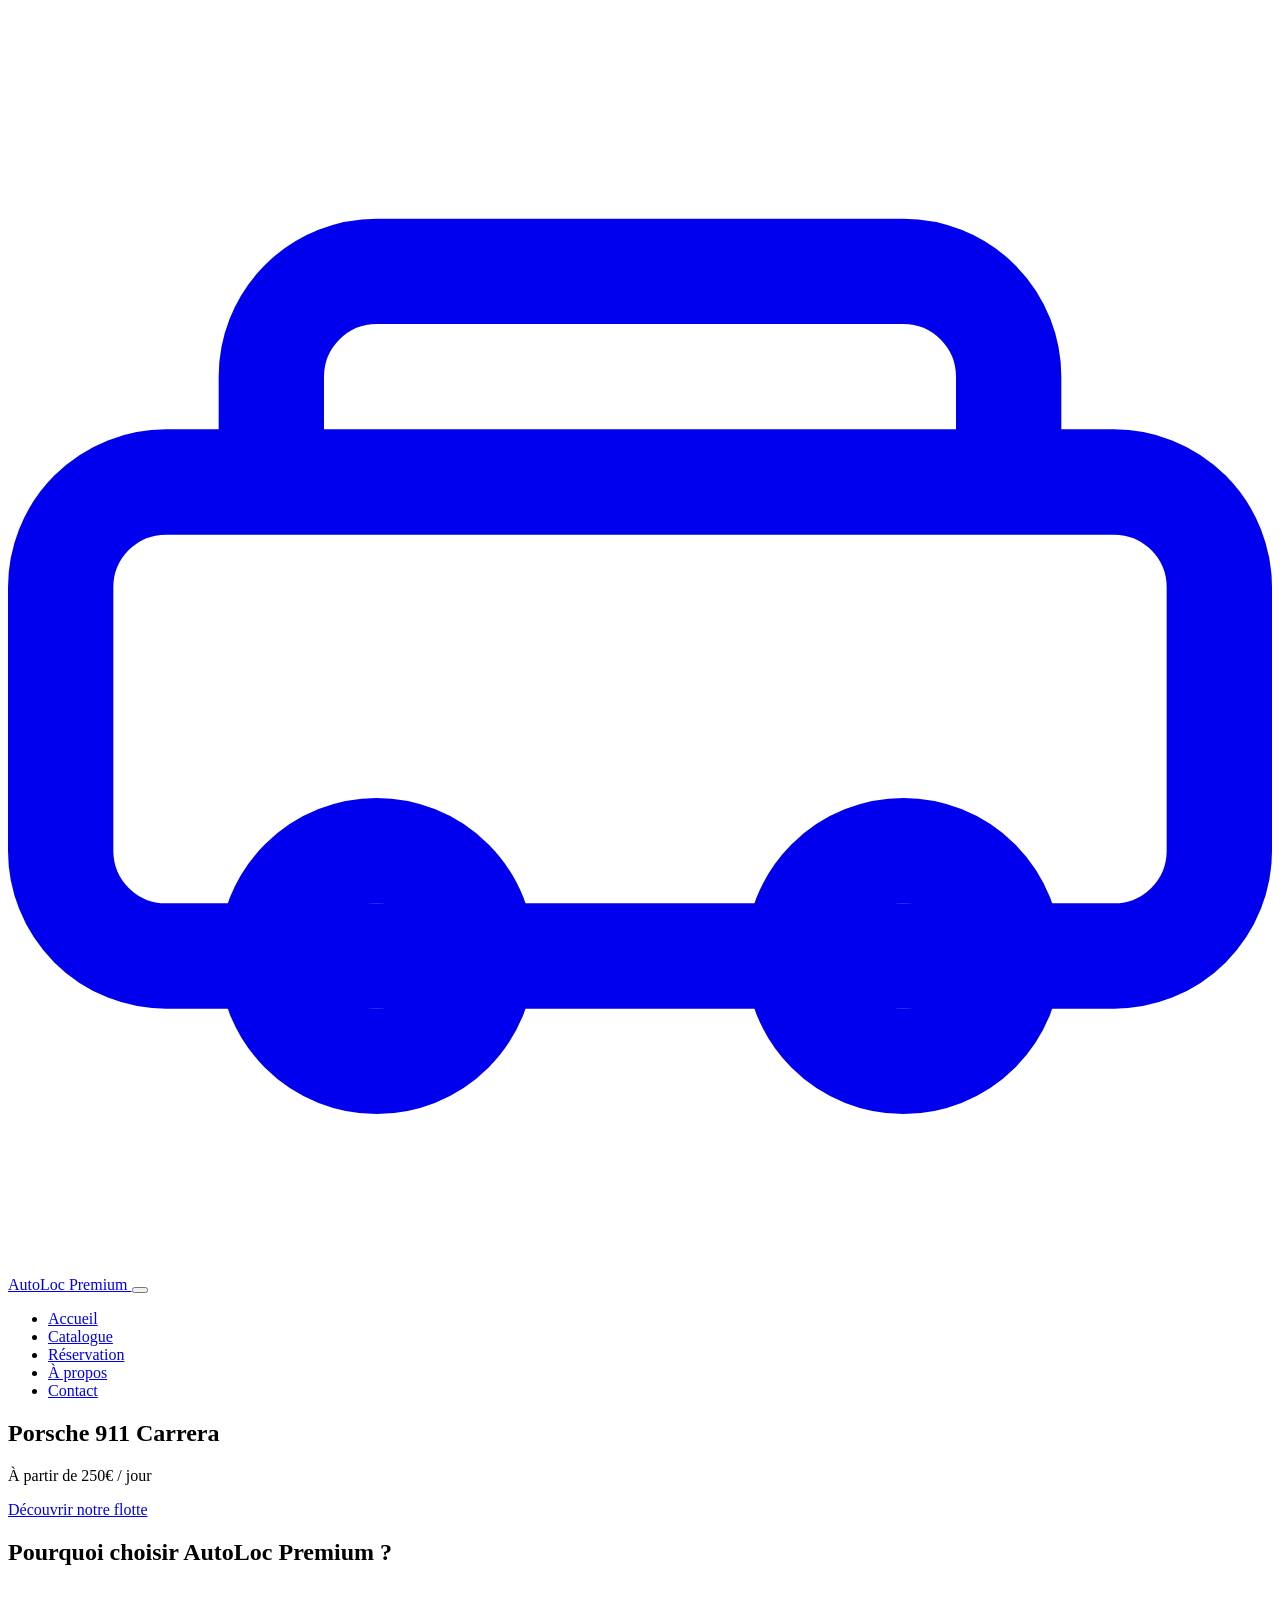
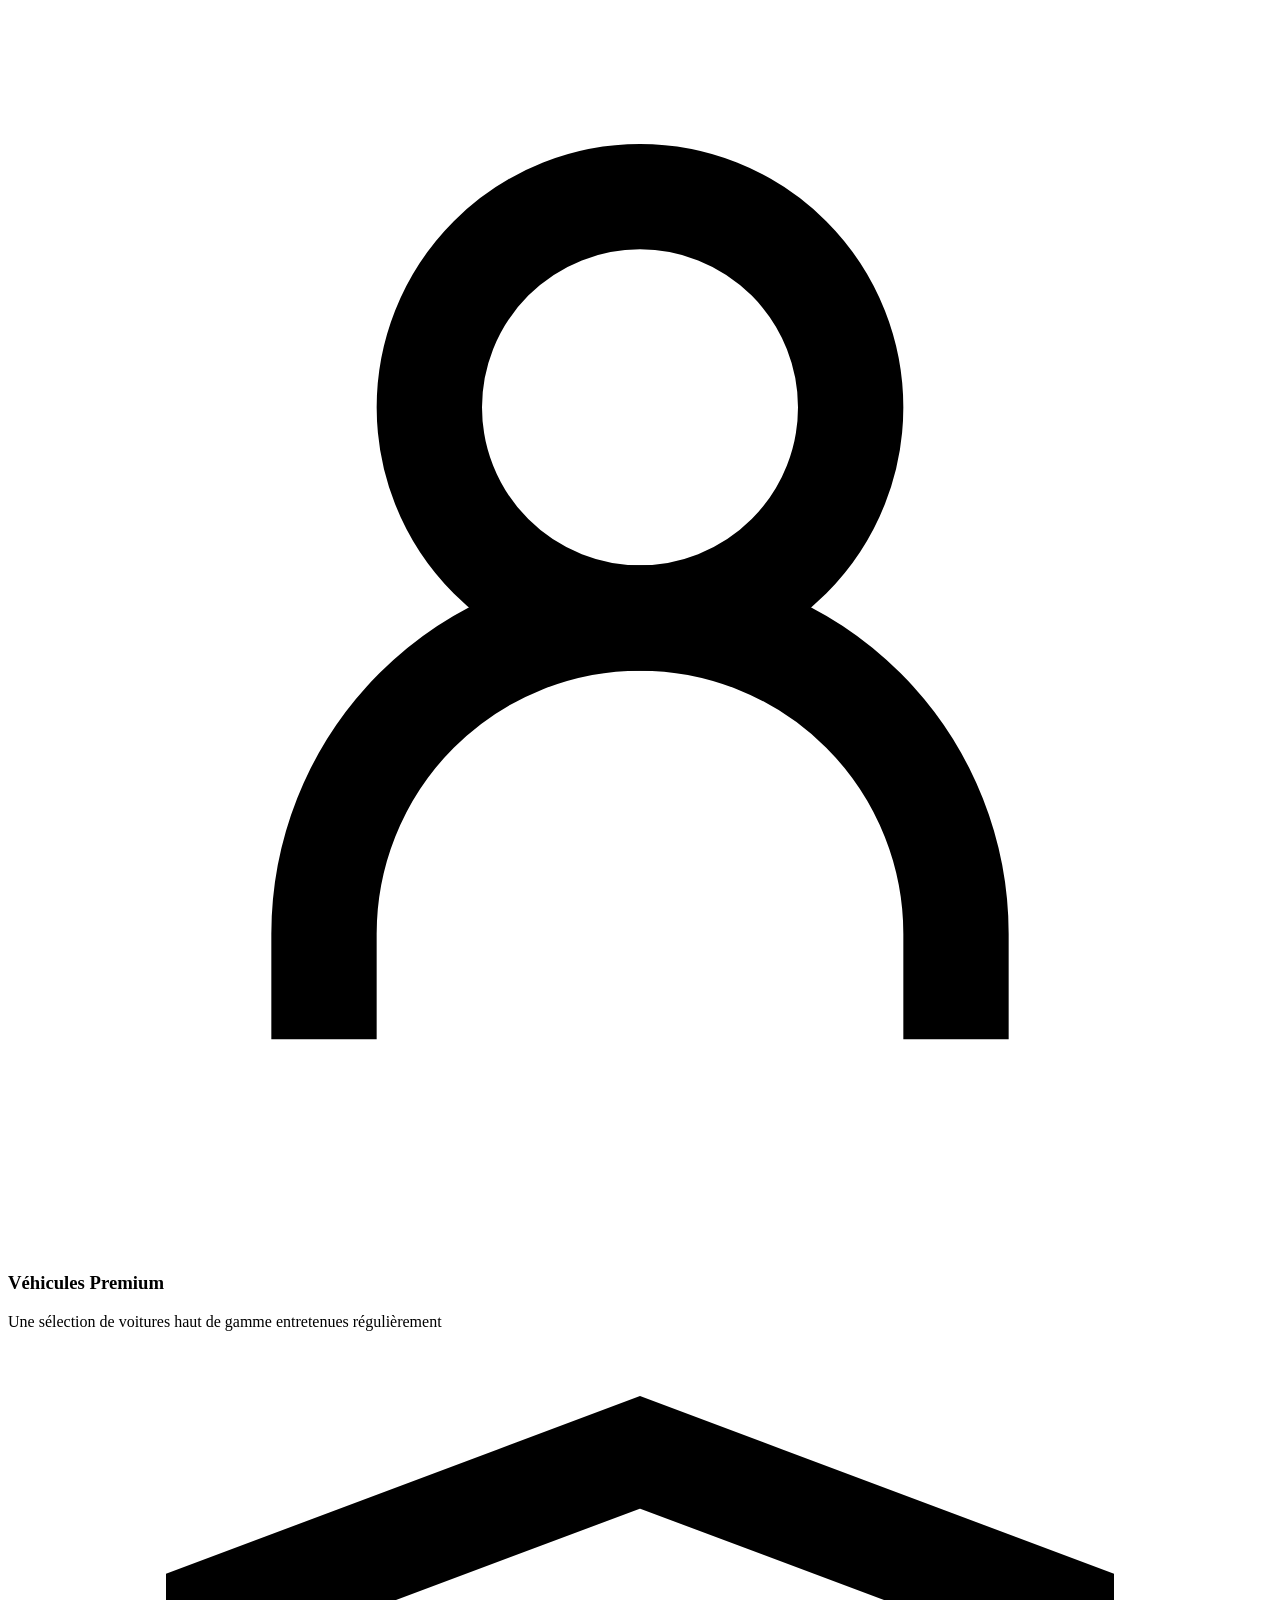
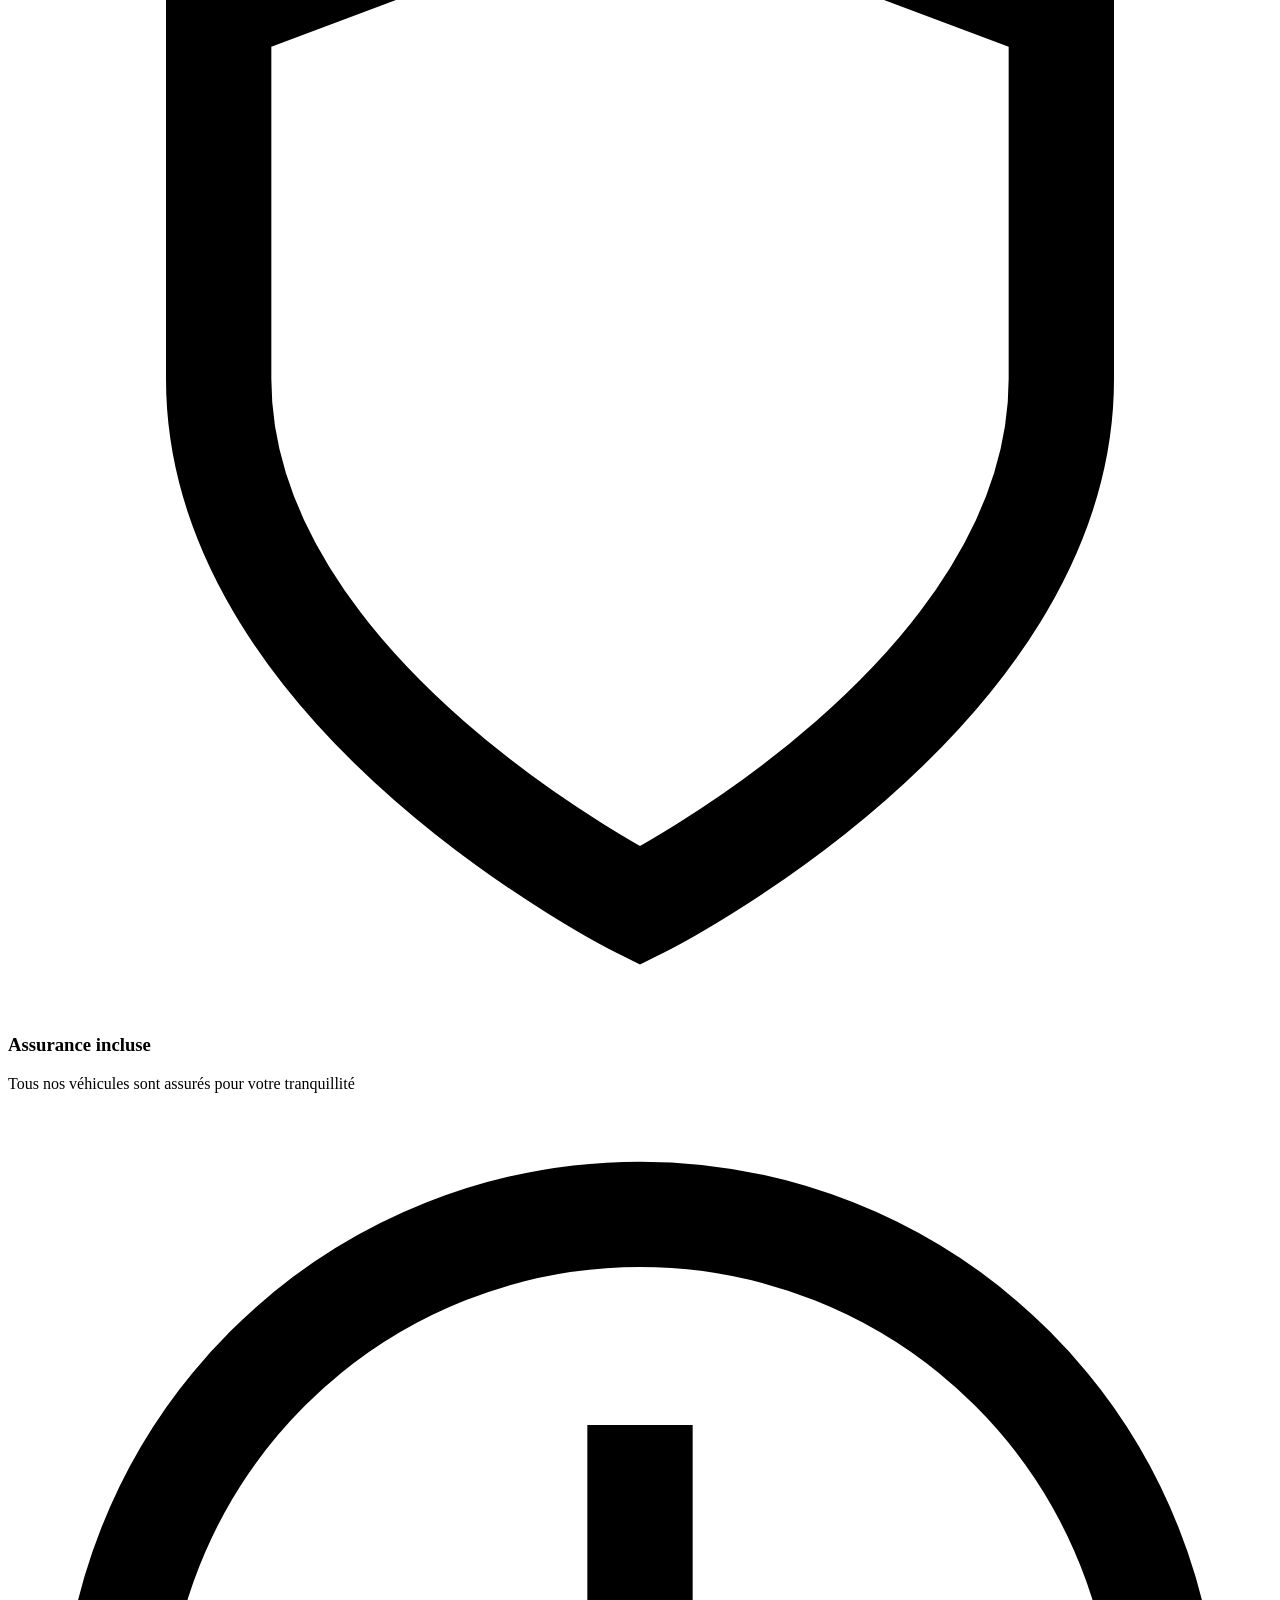
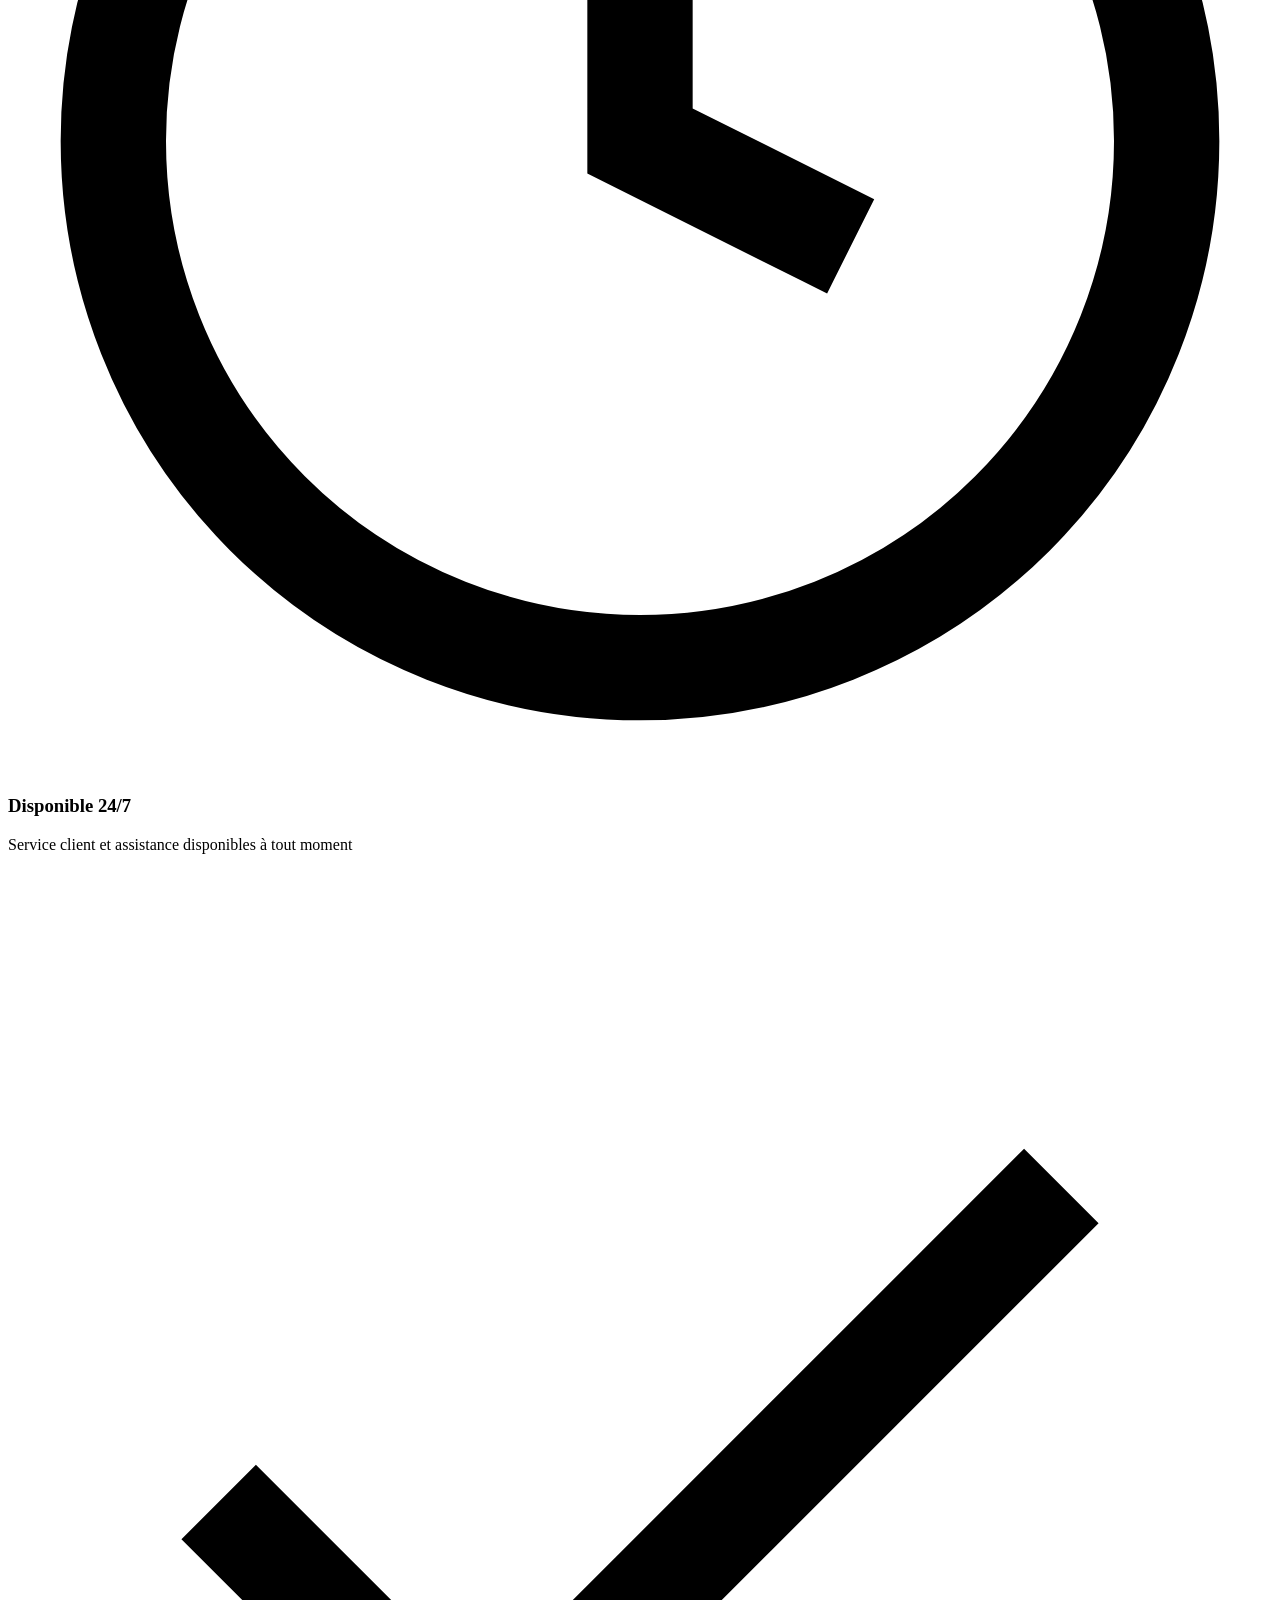
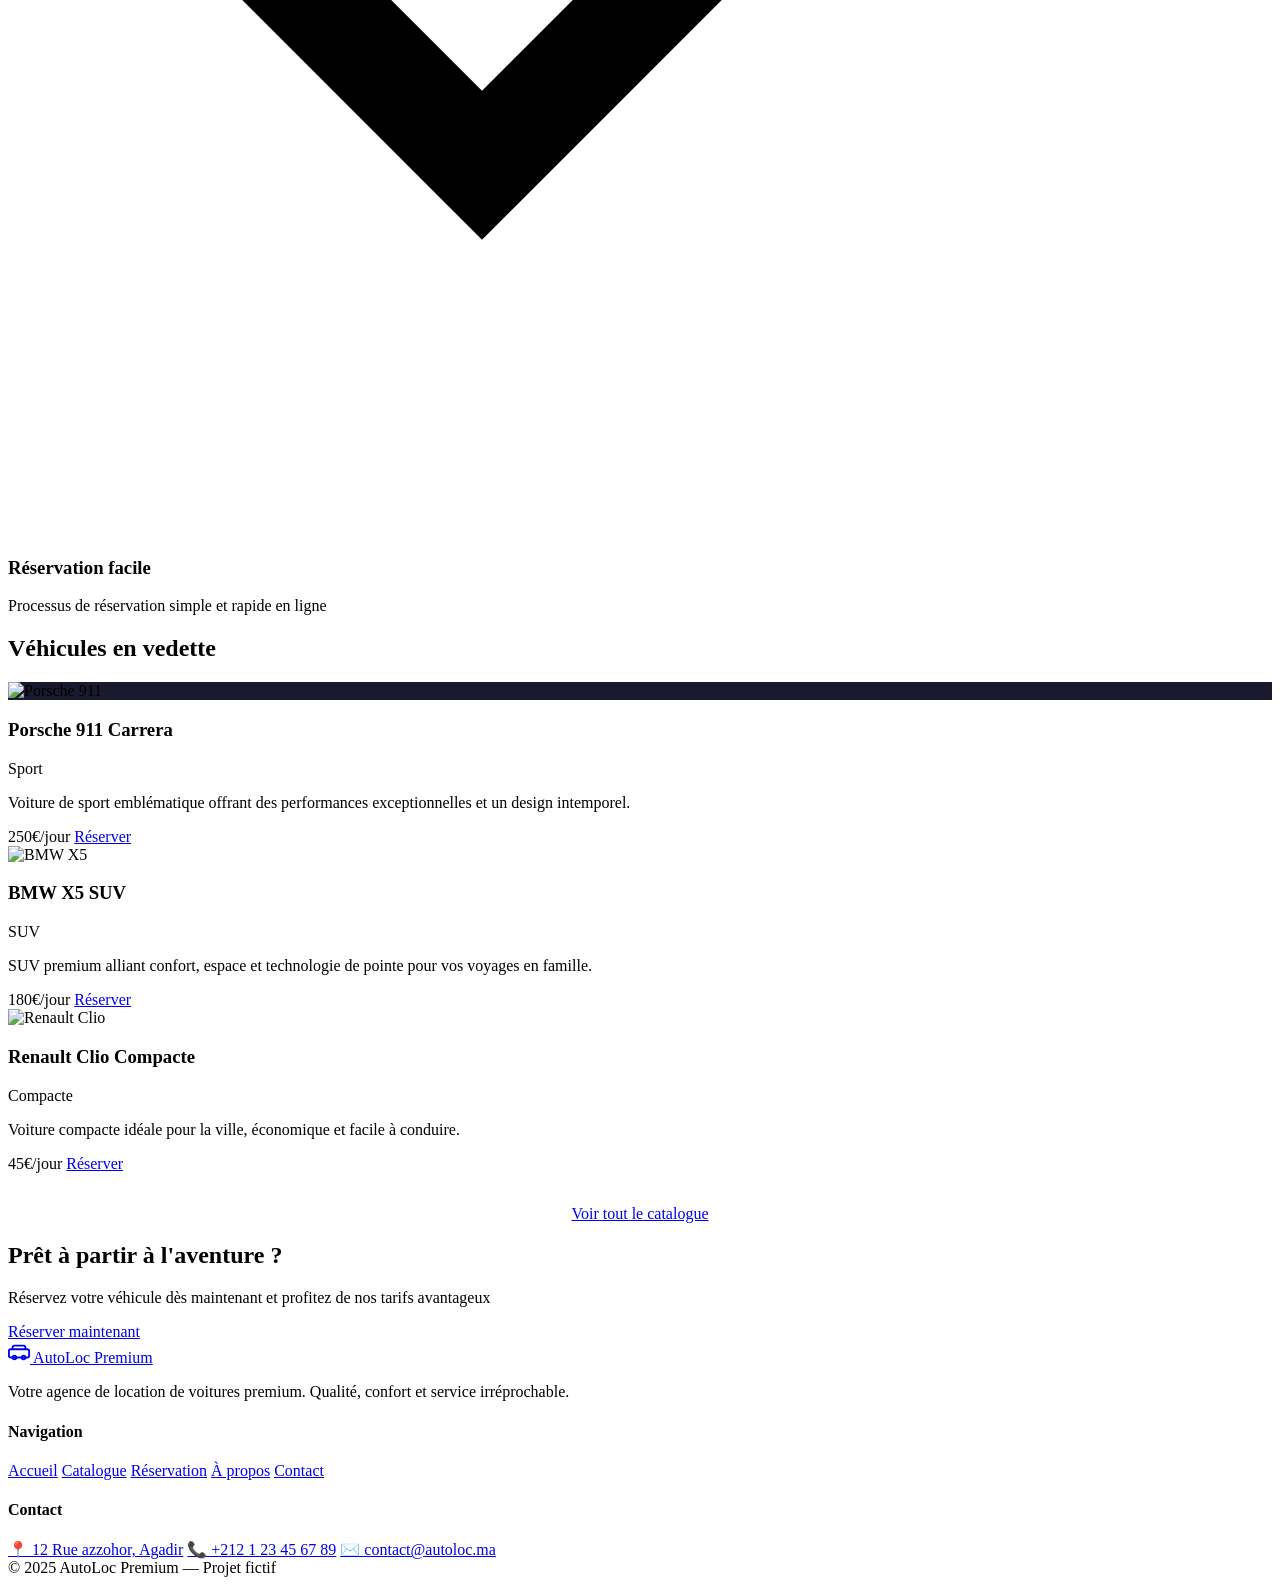
==== commit b18f2bce: "adding" ====
--- a/index.html
+++ b/index.html
@@ -4,8 +4,7 @@
   <meta charset="UTF-8" />
   <meta name="viewport" content="width=device-width, initial-scale=1.0"/>
   <title>AutoLoc Premium — Accueil</title>
-  <link rel="stylesheet" href="./styles/style.css"/>
-  <link rel="stylesheet" href="./styles/index.css"/>
+  
 </head>
 <body>
 
@@ -177,14 +176,14 @@
       </div>
       <div class="footer-col">
         <h4>Contact</h4>
-        <a href="#">📍 12 Rue de la Paix, Paris</a>
-        <a href="#">📞 +33 1 23 45 67 89</a>
-        <a href="#">✉️ contact@autoloc.fr</a>
+        <a href="#">📍 12 Rue azzohor, Agadir</a>
+        <a href="#">📞 +212 1 23 45 67 89</a>
+        <a href="#">✉️ contact@autoloc.ma</a>
       </div>
     </div>
     <div class="footer-bottom">© 2025 AutoLoc Premium — Projet fictif</div>
   </footer>
 
-  <script src="./scripts/main.js"></script>
+ 
 </body>
 </html>
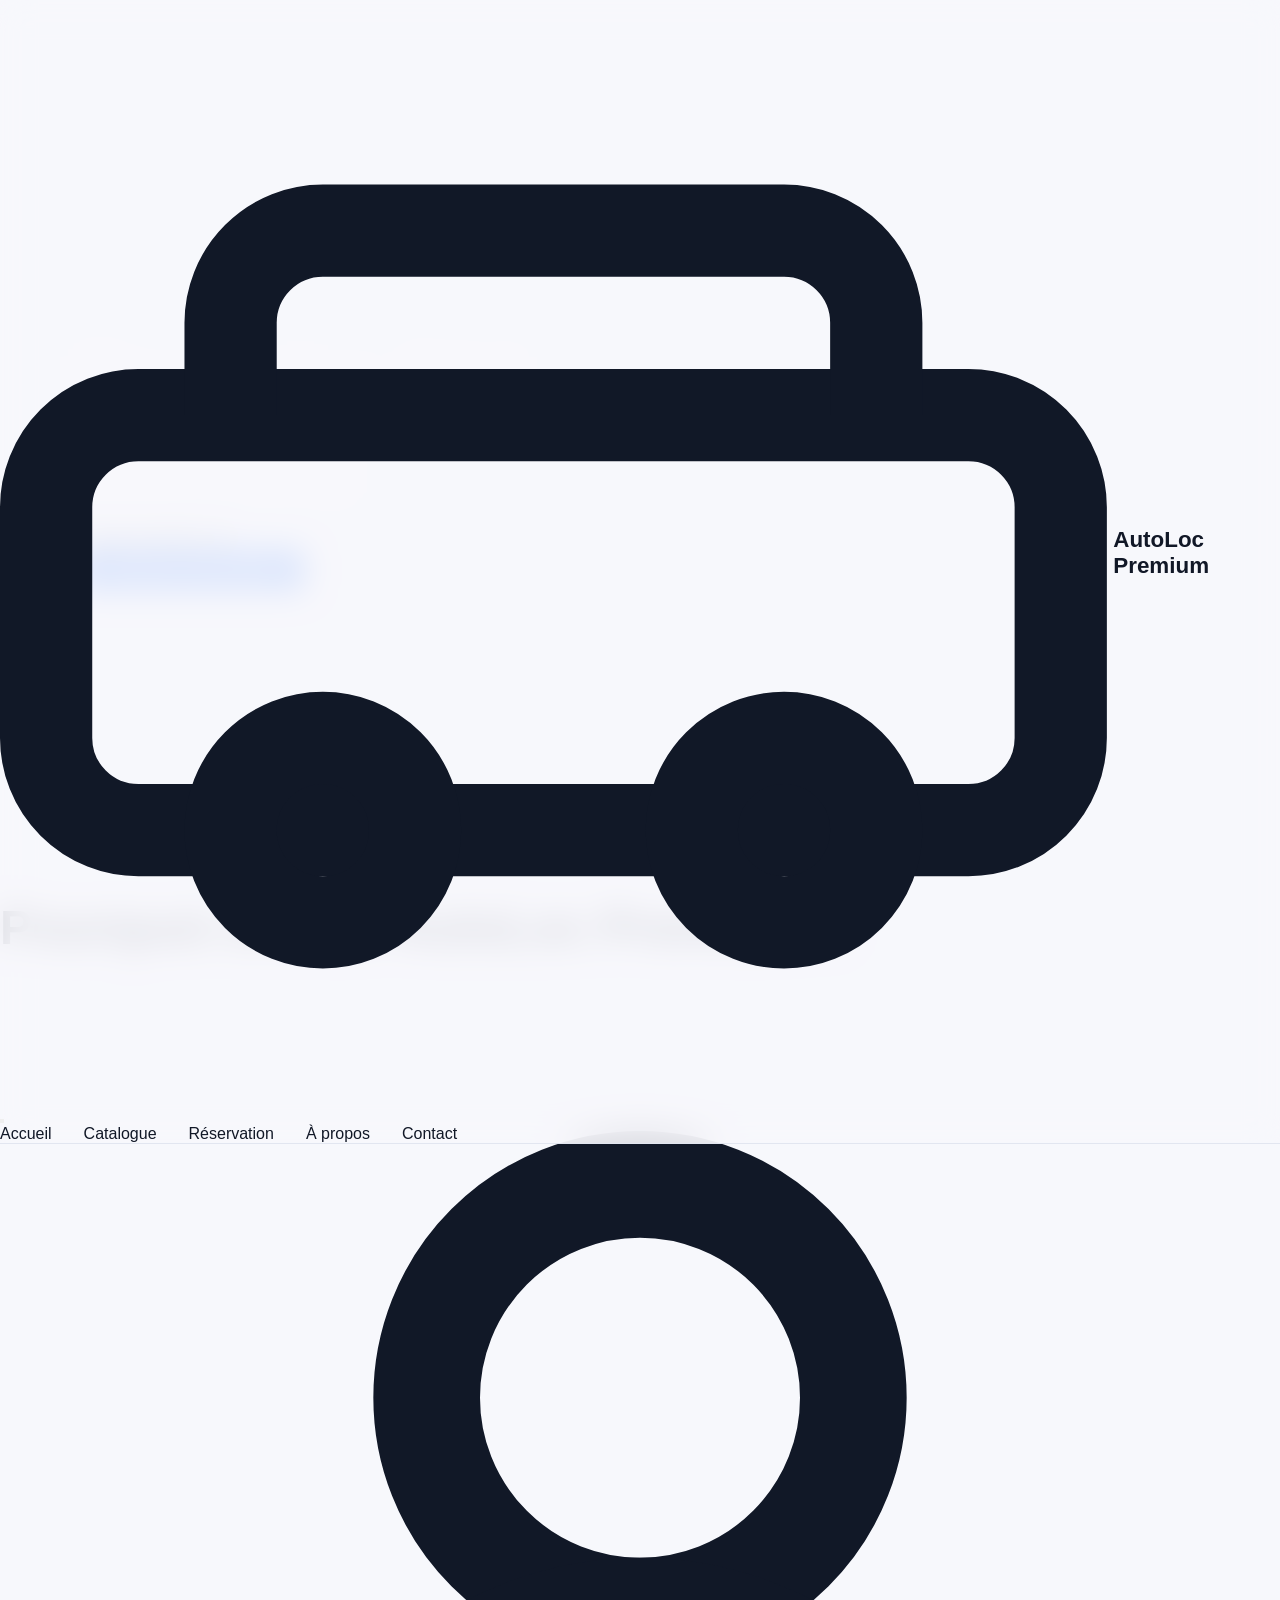
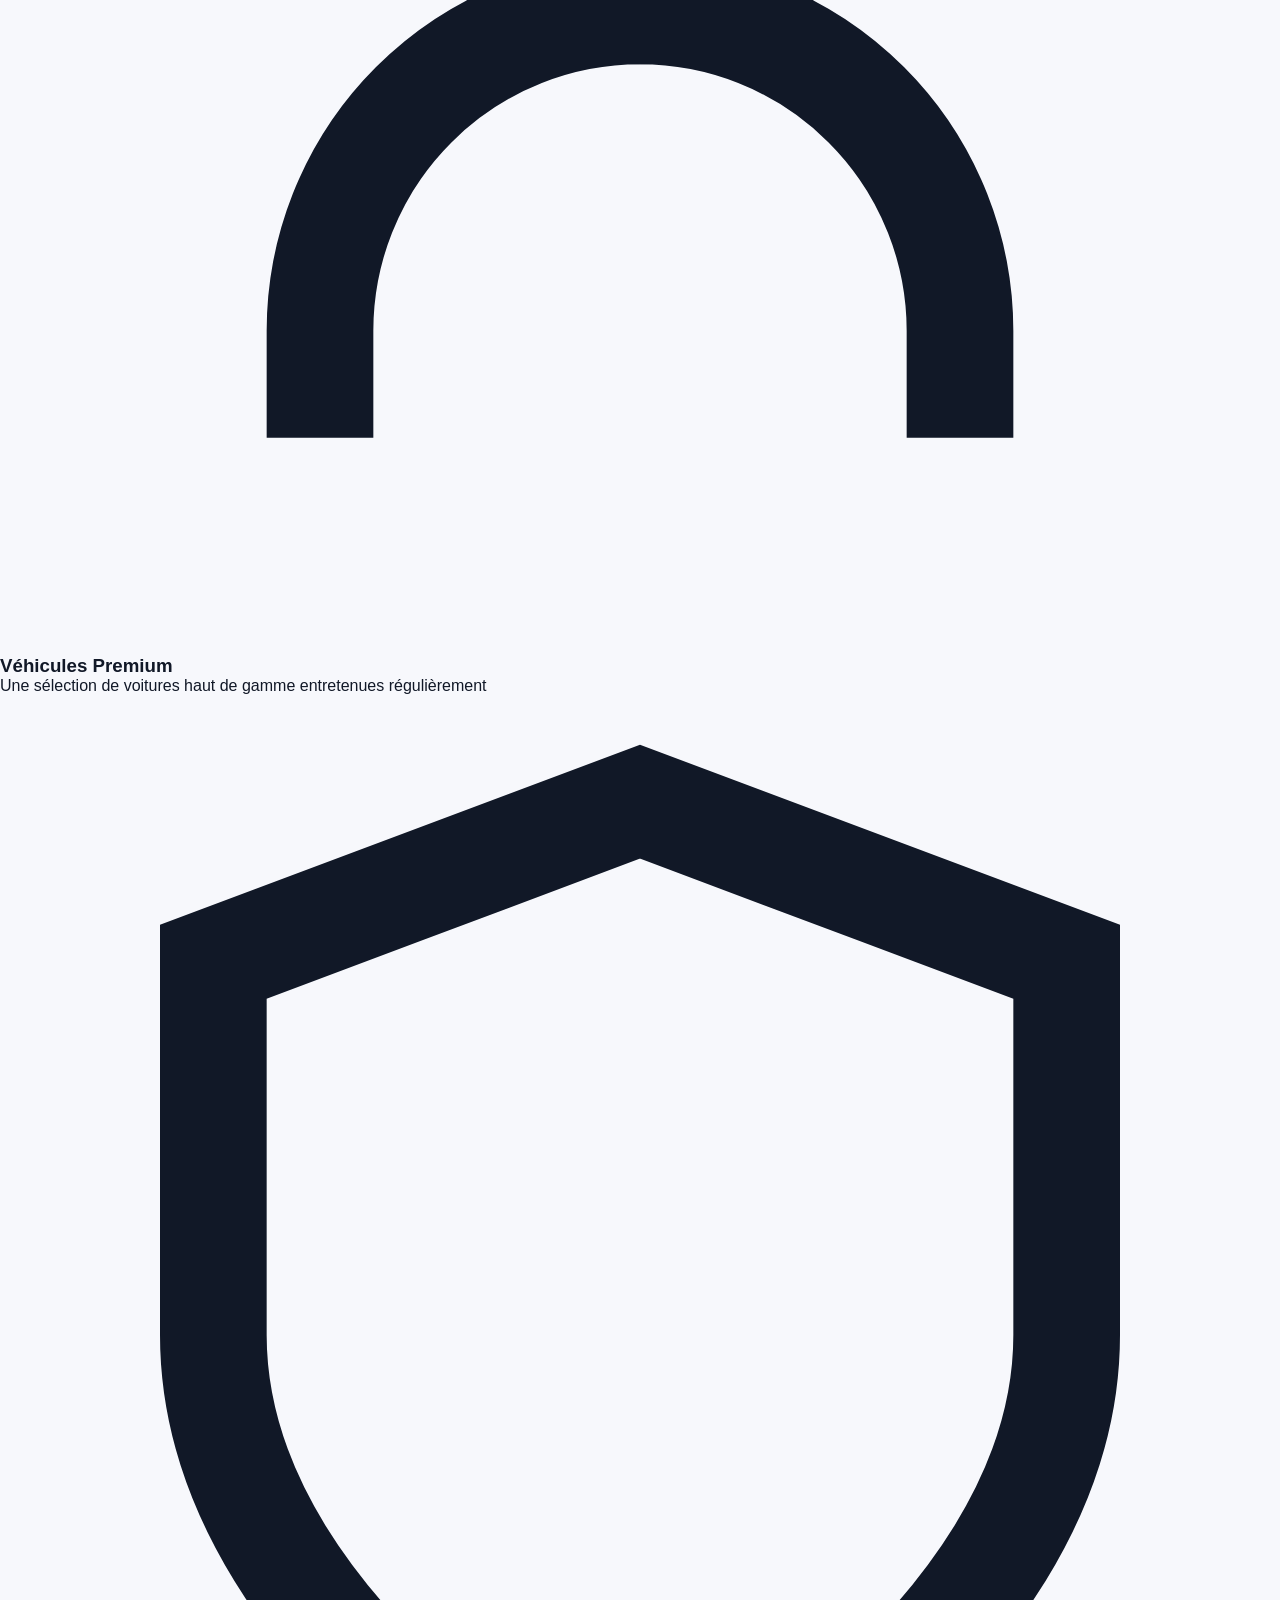
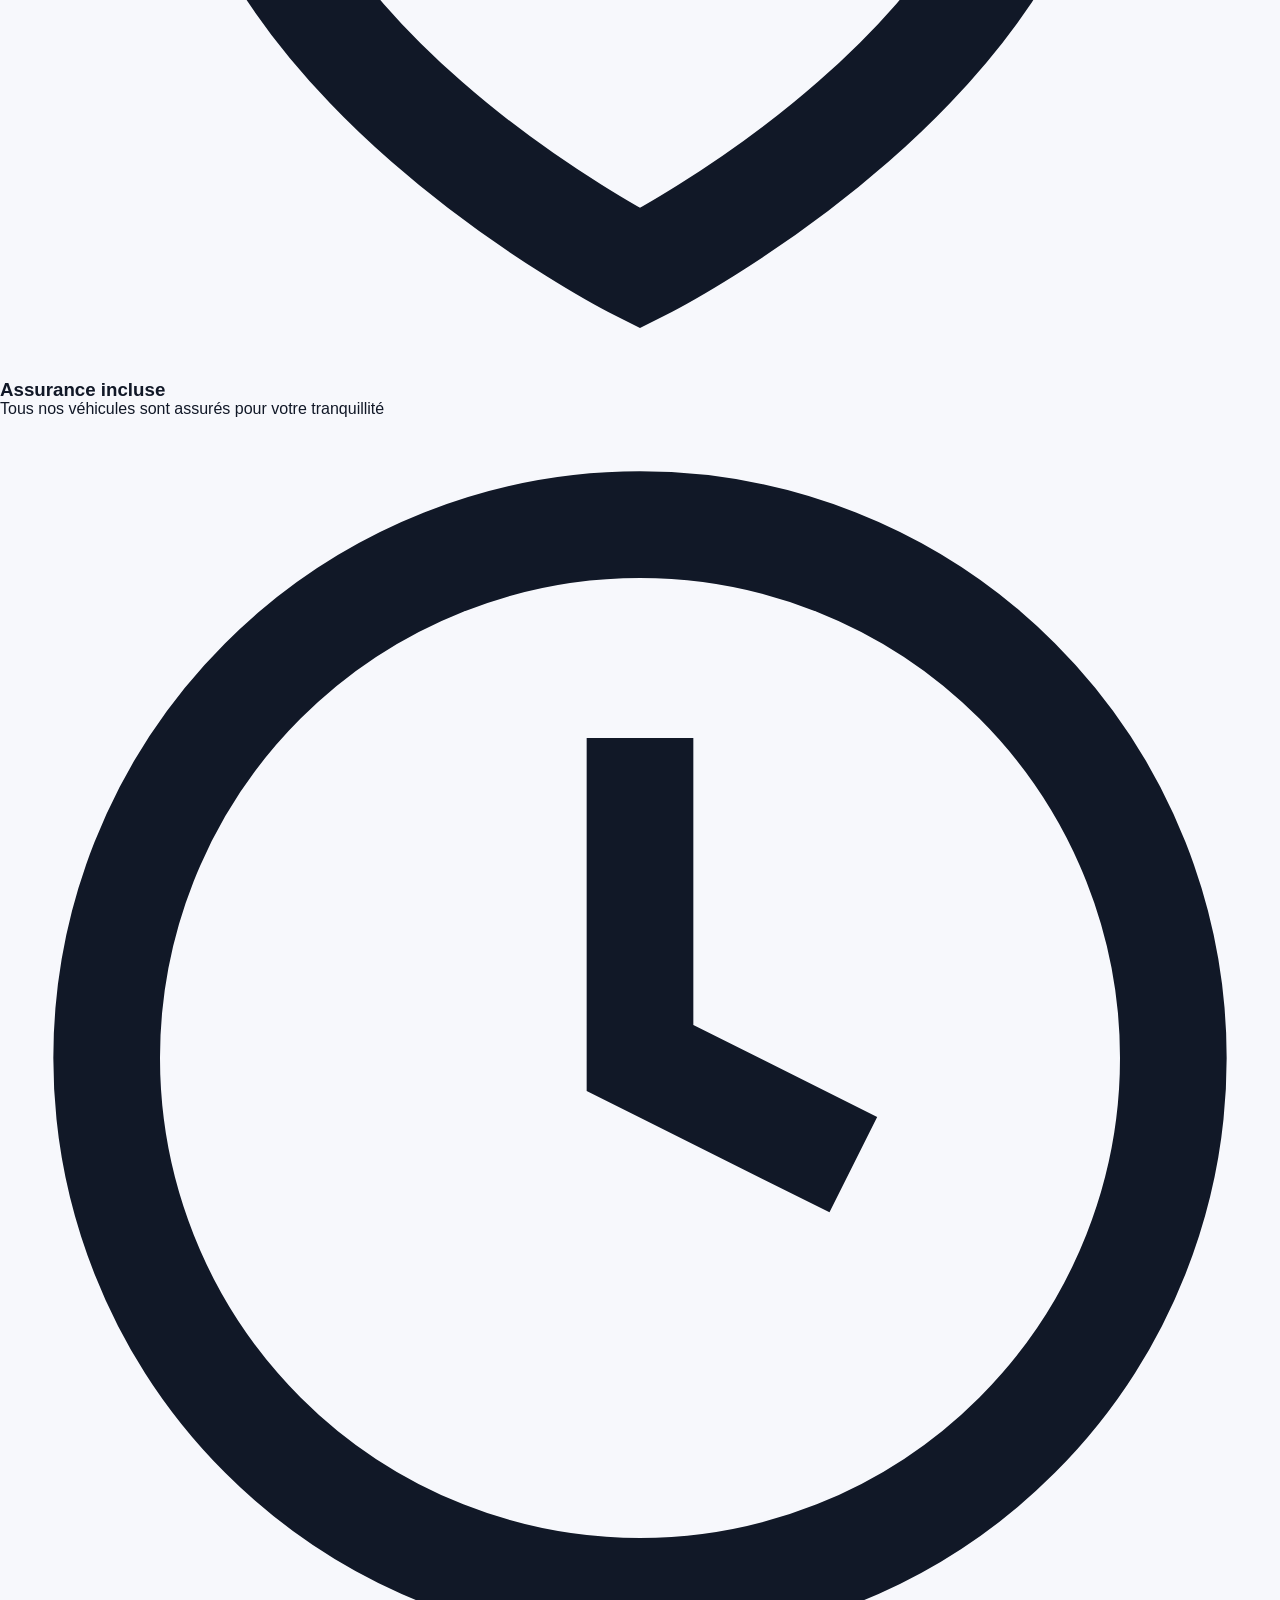
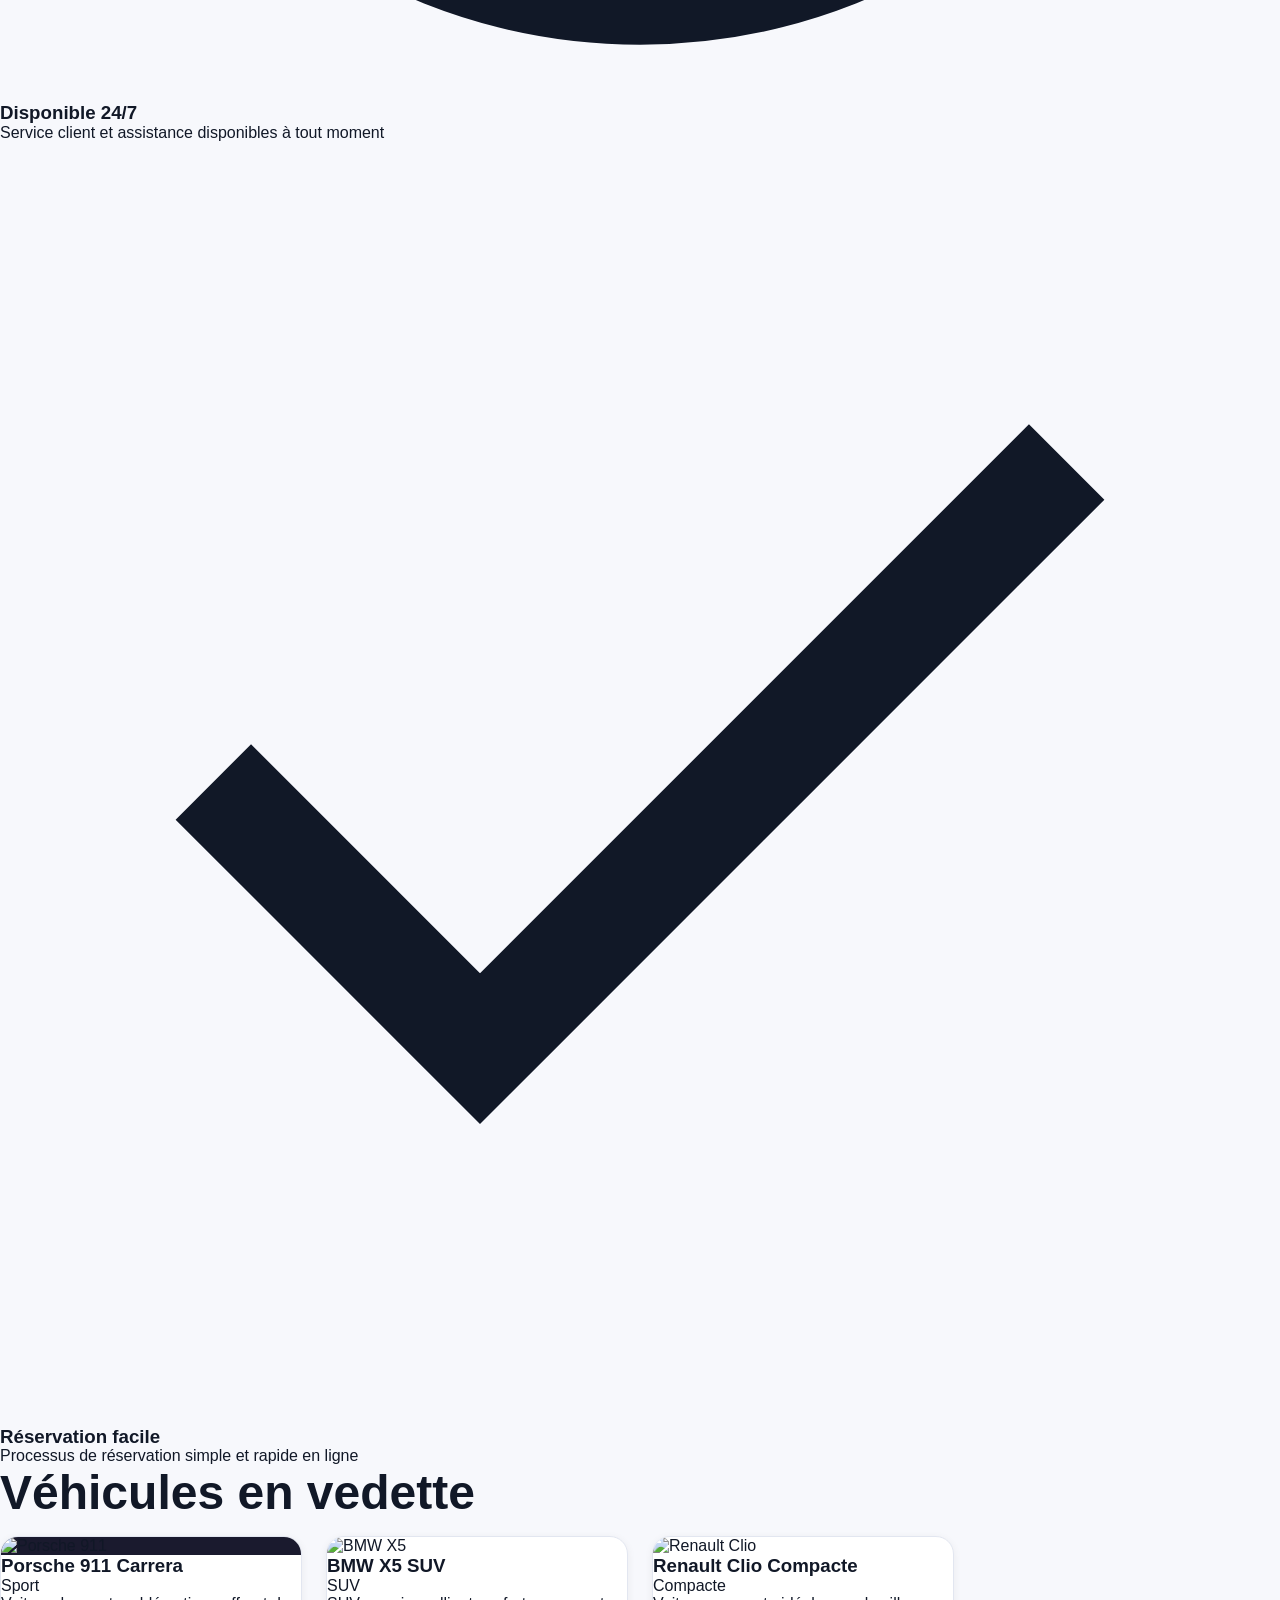
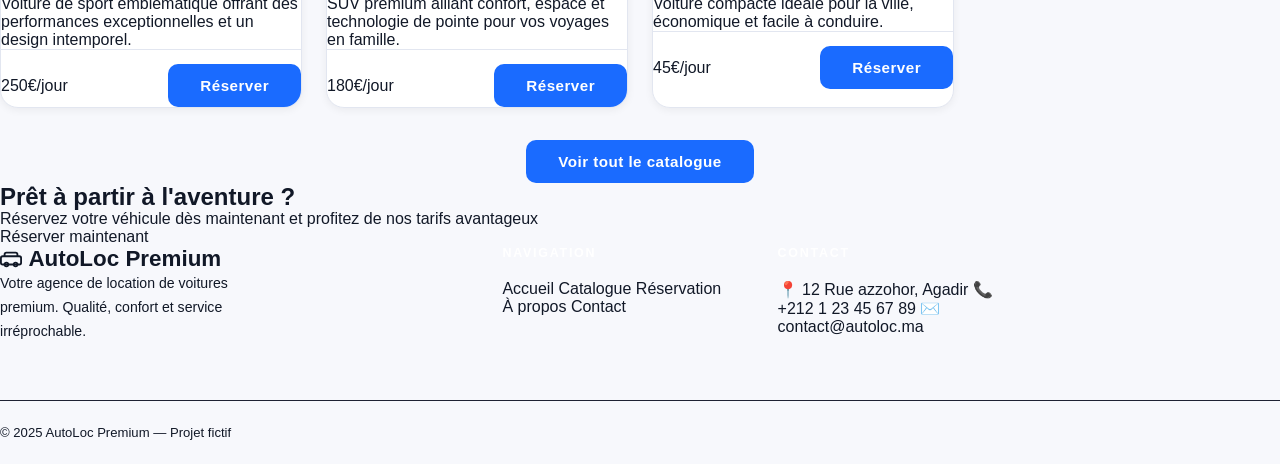
==== commit 2576fb83: "adding links" ====
--- a/index.html
+++ b/index.html
@@ -4,7 +4,8 @@
   <meta charset="UTF-8" />
   <meta name="viewport" content="width=device-width, initial-scale=1.0"/>
   <title>AutoLoc Premium — Accueil</title>
-  
+  <link rel="stylesheet" href="./styles/style.css"/>
+  <link rel="stylesheet" href="./styles/apropos.css"/>
 </head>
 <body>
 
@@ -140,7 +141,7 @@
       </div>
 
     </div>
-    <div style="text-align:center; margin-top: 2rem;">
+    <div style="text-align:center; margin-top: 32px;">
       <a href="catalogue.html" class="btn btn-primary">Voir tout le catalogue</a>
     </div>
   </section>
@@ -183,7 +184,7 @@
     </div>
     <div class="footer-bottom">© 2025 AutoLoc Premium — Projet fictif</div>
   </footer>
-
+<script src="./scripts/main.js"></script>
  
 </body>
 </html>
--- a/styles/style.css
+++ b/styles/style.css
@@ -0,0 +1,919 @@
+/* ═══════════════════════════════════════════════════════════
+   CarRent — Feuille de styles principale
+   Structure : Variables → Reset → Base → Composants → Sections → Responsive
+   ═══════════════════════════════════════════════════════════ */
+
+/* ─── VARIABLES THÈME CLAIR ─── */
+:root {
+  --bleu:        #1a6bff;
+  --bleu-sombre: #0f4fcc;
+  --bleu-glow:   rgba(26,107,255,.15);
+  --noir:        #0d0f14;
+  --gris-fonce:  #1a1d26;
+  --gris-moyen:  #2e3244;
+  --bordure:     #e2e6f0;
+  --bg:          #f7f8fc;
+  --bg-card:     #ffffff;
+  --bg-alt:      #f0f3fb;
+  --texte:       #111827;
+  --texte-muted: #6b7280;
+  --blanc:       #ffffff;
+  --succes:      #10b981;
+  --erreur:      #ef4444;
+
+  --radius:      10px;
+  --radius-lg:   18px;
+  --shadow-sm:   0 2px 8px rgba(0,0,0,.06);
+  --shadow-md:   0 8px 28px rgba(0,0,0,.1);
+  --shadow-lg:   0 20px 60px rgba(0,0,0,.14);
+  --transition:  .28s cubic-bezier(.4,0,.2,1);
+
+  font-size: 16px;
+}
+
+/* ─── VARIABLES THÈME SOMBRE ─── */
+[data-theme="dark"] {
+  --bordure:     #2a2f45;
+  --bg:          #0d0f14;
+  --bg-card:     #161929;
+  --bg-alt:      #111420;
+  --texte:       #e8ecf7;
+  --texte-muted: #8892b0;
+  --blanc:       #161929;
+  --shadow-sm:   0 2px 8px rgba(0,0,0,.3);
+  --shadow-md:   0 8px 28px rgba(0,0,0,.4);
+  --shadow-lg:   0 20px 60px rgba(0,0,0,.55);
+}
+
+/* ═══════════════════════════════════════════
+   RESET & BASE
+═══════════════════════════════════════════ */
+*, *::before, *::after { box-sizing: border-box; margin: 0; padding: 0; }
+
+html { scroll-behavior: smooth; }
+
+body {
+  font-family: 'Mulish', sans-serif;
+  background: var(--bg);
+  color: var(--texte);
+  overflow-x: hidden;
+  transition: background var(--transition), color var(--transition);
+}
+
+::-webkit-scrollbar { width: 6px; }
+::-webkit-scrollbar-track { background: var(--bg); }
+::-webkit-scrollbar-thumb { background: var(--bleu); border-radius: 3px; }
+
+img { max-width: 100%; display: block; }
+a { text-decoration: none; color: inherit; }
+ul { list-style: none; }
+button { cursor: pointer; font-family: inherit; }
+input, select, textarea { font-family: inherit; }
+
+/* ═══════════════════════════════════════════
+   TYPOGRAPHIE
+═══════════════════════════════════════════ */
+h1, h2, h3, h4 {
+  font-family: 'Syne', sans-serif;
+  font-weight: 700;
+  line-height: 1.15;
+}
+em { font-style: italic; color: var(--bleu); }
+
+/* ═══════════════════════════════════════════
+   LAYOUT
+═══════════════════════════════════════════ */
+.container {
+  max-width: 1200px;
+  margin: 0 auto;
+  padding: 0 1.5rem;
+}
+
+.section {
+  padding: 7rem 0;
+}
+.section-alt {
+  background: var(--bg-alt);
+  border-top: 1px solid var(--bordure);
+  border-bottom: 1px solid var(--bordure);
+}
+
+/* ─── En-têtes de section ─── */
+.section-header { text-align: center; margin-bottom: 3.5rem; }
+.section-eyebrow {
+  font-size: .78rem; letter-spacing: .18em;
+  text-transform: uppercase; color: var(--bleu);
+  margin-bottom: .9rem; font-weight: 600;
+}
+.section-title {
+  font-size: clamp(1.9rem, 4vw, 3rem);
+  margin-bottom: 1rem;
+}
+.section-desc {
+  color: var(--texte-muted);
+  max-width: 520px; margin: 0 auto;
+  line-height: 1.8;
+}
+
+/* ═══════════════════════════════════════════
+   BOUTONS
+═══════════════════════════════════════════ */
+.btn-primary {
+  display: inline-flex; align-items: center; gap: .5rem;
+  background: var(--bleu);
+  color: #fff;
+  padding: .8rem 2rem;
+  border: none; border-radius: var(--radius);
+  font-size: .95rem; font-weight: 600;
+  letter-spacing: .03em;
+  transition: background var(--transition), transform var(--transition), box-shadow var(--transition);
+}
+.btn-primary:hover {
+  background: var(--bleu-sombre);
+  transform: translateY(-2px);
+  box-shadow: 0 8px 24px rgba(26,107,255,.35);
+}
+.btn-primary:active { transform: translateY(0); }
+
+.btn-reserve {
+  display: inline-flex; align-items: center;
+  background: var(--bleu);
+  color: #fff;
+  padding: .6rem 1.5rem;
+  border-radius: var(--radius);
+  font-size: .88rem; font-weight: 600;
+  transition: background var(--transition), transform var(--transition);
+}
+.btn-reserve:hover {
+  background: var(--bleu-sombre);
+  transform: translateY(-1px);
+}
+
+/* ═══════════════════════════════════════════
+   NAVBAR
+═══════════════════════════════════════════ */
+.navbar {
+  position: fixed; top: 0; left: 0; right: 0; z-index: 1000;
+  background: rgba(247,248,252,.88);
+  backdrop-filter: blur(16px);
+  border-bottom: 1px solid var(--bordure);
+  transition: background var(--transition), box-shadow var(--transition), padding var(--transition);
+}
+[data-theme="dark"] .navbar {
+  background: rgba(13,15,20,.88);
+}
+.navbar.scrolled {
+  box-shadow: var(--shadow-md);
+}
+
+.nav-container {
+  max-width: 1200px; margin: 0 auto;
+  padding: 0 1.5rem;
+  height: 68px;
+  display: flex; align-items: center; justify-content: space-between;
+  gap: 2rem;
+}
+
+/* Logo */
+.logo {
+  font-family: 'Syne', sans-serif;
+  font-size: 1.4rem; font-weight: 800;
+  color: var(--texte);
+  display: flex; align-items: center; gap: .4rem;
+  flex-shrink: 0;
+}
+.logo span { color: var(--bleu); }
+.logo-icon { color: var(--bleu); font-size: 1.2rem; }
+
+/* Liens nav */
+.nav-menu { display: flex; align-items: center; gap: 2.5rem; }
+.nav-links  { display: flex; gap: 2rem; }
+.nav-link {
+  font-size: .9rem; font-weight: 500;
+  color: var(--texte-muted);
+  transition: color var(--transition);
+  position: relative; padding-bottom: 2px;
+}
+.nav-link::after {
+  content: ''; position: absolute; bottom: -2px; left: 0;
+  width: 0; height: 2px; background: var(--bleu);
+  border-radius: 1px;
+  transition: width var(--transition);
+}
+.nav-link:hover,
+.nav-link.active { color: var(--bleu); }
+.nav-link:hover::after,
+.nav-link.active::after { width: 100%; }
+
+/* Actions droite */
+.nav-actions { display: flex; align-items: center; gap: 1rem; }
+.nav-reserve  { display: none; } /* visible seulement mobile */
+
+/* Toggle dark mode */
+.theme-toggle {
+  background: var(--bg-alt);
+  border: 1px solid var(--bordure);
+  border-radius: 8px;
+  width: 38px; height: 38px;
+  display: flex; align-items: center; justify-content: center;
+  font-size: 1.1rem;
+  transition: background var(--transition), border-color var(--transition);
+}
+.theme-toggle:hover { border-color: var(--bleu); }
+
+/* Burger */
+.burger {
+  display: none; flex-direction: column; gap: 5px;
+  background: none; border: none; padding: 4px;
+}
+.burger span {
+  display: block; width: 22px; height: 2px;
+  background: var(--texte); border-radius: 2px;
+  transition: transform var(--transition), opacity var(--transition);
+}
+.burger.open span:nth-child(1) { transform: rotate(45deg) translate(5px,5px); }
+.burger.open span:nth-child(2) { opacity: 0; }
+.burger.open span:nth-child(3) { transform: rotate(-45deg) translate(5px,-5px); }
+
+/* ═══════════════════════════════════════════
+   HERO
+═══════════════════════════════════════════ */
+.hero {
+  min-height: 100vh;
+  display: flex; align-items: center;
+  padding: 7rem 6% 5rem;
+  position: relative; overflow: hidden;
+}
+
+/* Fond */
+.hero-bg {
+  position: absolute; inset: 0;
+  background: linear-gradient(135deg, #0d0f14 0%, #111728 60%, #0f1c3f 100%);
+  z-index: 0;
+}
+.hero-grid {
+  position: absolute; inset: 0;
+  background-image:
+    linear-gradient(rgba(26,107,255,.12) 1px, transparent 1px),
+    linear-gradient(90deg, rgba(26,107,255,.12) 1px, transparent 1px);
+  background-size: 60px 60px;
+  mask-image: radial-gradient(ellipse 80% 80% at 50% 50%, black 40%, transparent 100%);
+}
+.hero-glow {
+  position: absolute;
+  top: -100px; left: 50%; transform: translateX(-50%);
+  width: 800px; height: 600px;
+  background: radial-gradient(ellipse, rgba(26,107,255,.22) 0%, transparent 70%);
+}
+
+.hero-content {
+  position: relative; z-index: 1;
+  max-width: 680px;
+}
+
+.hero-eyebrow {
+  display: inline-block;
+  background: rgba(26,107,255,.15);
+  border: 1px solid rgba(26,107,255,.4);
+  color: #6fa3ff;
+  font-size: .78rem; letter-spacing: .16em;
+  text-transform: uppercase; padding: .35rem 1rem;
+  border-radius: 20px; margin-bottom: 1.8rem;
+  animation: fadeUp .7s ease both;
+}
+
+.hero-title {
+  font-size: clamp(2.6rem, 6vw, 5.2rem);
+  font-weight: 800; line-height: 1.08;
+  color: #ffffff;
+  margin-bottom: 1.5rem;
+  animation: fadeUp .7s .08s ease both;
+}
+.hero-title em { color: var(--bleu); font-style: italic; }
+
+.hero-desc {
+  color: #9aa5c0;
+  font-size: 1.08rem; line-height: 1.8;
+  margin-bottom: 2.5rem;
+  animation: fadeUp .7s .16s ease both;
+}
+
+/* Barre de recherche */
+.search-bar {
+  display: flex; align-items: stretch;
+  background: #fff;
+  border-radius: var(--radius-lg);
+  overflow: hidden;
+  box-shadow: 0 12px 48px rgba(0,0,0,.35);
+  margin-bottom: 2.5rem;
+  animation: fadeUp .7s .24s ease both;
+}
+[data-theme="dark"] .search-bar { background: #1a1d2e; border: 1px solid #2a2f45; }
+
+.search-field {
+  flex: 1; padding: .9rem 1.2rem;
+  display: flex; flex-direction: column; gap: .3rem;
+}
+.search-field label {
+  font-size: .72rem; font-weight: 600;
+  color: var(--bleu); letter-spacing: .08em;
+  text-transform: uppercase;
+}
+.search-field select,
+.search-field input {
+  background: none; border: none; outline: none;
+  font-size: .93rem; color: var(--texte);
+  font-weight: 500;
+}
+[data-theme="dark"] .search-field select,
+[data-theme="dark"] .search-field input { color: #e8ecf7; }
+.search-field select option { background: var(--bg-card); }
+
+.search-divider {
+  width: 1px; background: var(--bordure);
+  margin: .8rem 0;
+}
+
+.btn-search {
+  background: var(--bleu);
+  color: #fff; border: none;
+  padding: 0 2rem;
+  font-size: .95rem; font-weight: 700;
+  letter-spacing: .04em;
+  transition: background var(--transition);
+  white-space: nowrap;
+}
+.btn-search:hover { background: var(--bleu-sombre); }
+
+/* Stats hero */
+.hero-stats {
+  display: flex; gap: 2.5rem; flex-wrap: wrap;
+  animation: fadeUp .7s .32s ease both;
+}
+.hero-stat strong {
+  display: block;
+  font-family: 'Syne', sans-serif;
+  font-size: 1.7rem; font-weight: 800;
+  color: #fff; line-height: 1;
+}
+.hero-stat span {
+  font-size: .78rem; color: #7a8aaa;
+  letter-spacing: .06em; text-transform: uppercase;
+  margin-top: .25rem; display: block;
+}
+
+/* Voiture décorative */
+.hero-car {
+  position: absolute; right: 4%; bottom: 5%;
+  font-size: clamp(8rem, 20vw, 18rem);
+  filter: drop-shadow(0 20px 60px rgba(26,107,255,.3));
+  animation: float 5s ease-in-out infinite;
+  z-index: 1; user-select: none;
+  opacity: .85;
+}
+@keyframes float {
+  0%, 100% { transform: translateY(0) rotate(-4deg); }
+  50%       { transform: translateY(-18px) rotate(-4deg); }
+}
+
+/* ═══════════════════════════════════════════
+   FILTRES
+═══════════════════════════════════════════ */
+.filters {
+  display: flex; align-items: center; flex-wrap: wrap; gap: 1.5rem 2.5rem;
+  background: var(--bg-card);
+  border: 1px solid var(--bordure);
+  border-radius: var(--radius-lg);
+  padding: 1.2rem 1.6rem;
+  margin-bottom: 1.5rem;
+  box-shadow: var(--shadow-sm);
+}
+
+.filter-group {
+  display: flex; align-items: center; gap: .8rem; flex-wrap: wrap;
+}
+.filter-label {
+  font-size: .8rem; font-weight: 700;
+  color: var(--texte-muted); text-transform: uppercase;
+  letter-spacing: .08em; white-space: nowrap;
+}
+
+.filter-tabs { display: flex; gap: .4rem; flex-wrap: wrap; }
+.filter-tab {
+  background: none;
+  border: 1px solid var(--bordure);
+  color: var(--texte-muted);
+  padding: .35rem .9rem; border-radius: 20px;
+  font-size: .82rem; font-weight: 500;
+  transition: all var(--transition);
+}
+.filter-tab:hover { border-color: var(--bleu); color: var(--bleu); }
+.filter-tab.active {
+  background: var(--bleu); border-color: var(--bleu);
+  color: #fff;
+}
+
+/* Slider prix */
+.price-range {
+  display: flex; align-items: center; gap: .7rem;
+}
+.price-range input[type="range"] {
+  -webkit-appearance: none;
+  width: 130px; height: 4px;
+  background: var(--bordure); border-radius: 2px; outline: none;
+}
+.price-range input[type="range"]::-webkit-slider-thumb {
+  -webkit-appearance: none;
+  width: 16px; height: 16px; border-radius: 50%;
+  background: var(--bleu); cursor: pointer;
+  box-shadow: 0 0 0 3px var(--bleu-glow);
+}
+#priceLabel {
+  font-size: .82rem; font-weight: 700;
+  color: var(--bleu); min-width: 55px;
+}
+
+/* Select tri */
+.sort-select {
+  background: var(--bg-alt); border: 1px solid var(--bordure);
+  color: var(--texte); border-radius: var(--radius);
+  padding: .35rem .9rem; font-size: .84rem;
+  outline: none; transition: border-color var(--transition);
+}
+.sort-select:focus { border-color: var(--bleu); }
+
+/* Compteur */
+.results-count {
+  font-size: .85rem; color: var(--texte-muted);
+  margin-bottom: 1.5rem; font-weight: 500;
+}
+
+/* ═══════════════════════════════════════════
+   GRILLE DE VOITURES
+═══════════════════════════════════════════ */
+.cars-grid {
+  display: grid;
+  grid-template-columns: repeat(auto-fill, minmax(280px, 1fr));
+  gap: 1.5rem;
+}
+
+/* ─── Carte voiture ─── */
+.car-card {
+  background: var(--bg-card);
+  border: 1px solid var(--bordure);
+  border-radius: var(--radius-lg);
+  overflow: hidden;
+  box-shadow: var(--shadow-sm);
+  transition: transform var(--transition), box-shadow var(--transition), border-color var(--transition);
+  animation: fadeUp .5s ease both;
+}
+.car-card:hover {
+  transform: translateY(-6px);
+  box-shadow: var(--shadow-lg);
+  border-color: var(--bleu);
+}
+
+/* Image / visuel */
+.car-visual {
+  height: 170px;
+  background: linear-gradient(135deg, #e8eeff 0%, #d0daff 100%);
+  display: flex; align-items: center; justify-content: center;
+  position: relative; overflow: hidden;
+}
+[data-theme="dark"] .car-visual {
+  background: linear-gradient(135deg, #141828 0%, #1a2040 100%);
+}
+.car-visual-emoji {
+  font-size: 5.5rem;
+  filter: drop-shadow(0 6px 20px rgba(26,107,255,.25));
+  transition: transform var(--transition);
+}
+.car-card:hover .car-visual-emoji { transform: scale(1.08) translateX(5px); }
+
+.car-badge {
+  position: absolute; top: .75rem; left: .75rem;
+  background: var(--bleu); color: #fff;
+  font-size: .7rem; font-weight: 700;
+  padding: .22rem .65rem; border-radius: 20px;
+  letter-spacing: .06em; text-transform: uppercase;
+}
+.car-badge.badge-luxe    { background: #7c3aed; }
+.car-badge.badge-suv     { background: #059669; }
+.car-badge.badge-coupe   { background: #dc2626; }
+.car-badge.badge-citadine{ background: #d97706; }
+
+.car-favorite {
+  position: absolute; top: .75rem; right: .75rem;
+  background: rgba(255,255,255,.9);
+  border: none; border-radius: 50%;
+  width: 32px; height: 32px;
+  display: flex; align-items: center; justify-content: center;
+  font-size: .95rem;
+  transition: transform var(--transition), background var(--transition);
+  cursor: pointer;
+}
+.car-favorite:hover { transform: scale(1.15); }
+.car-favorite.active { background: #fee2e2; }
+
+/* Corps */
+.car-body { padding: 1.25rem; }
+.car-name {
+  font-family: 'Syne', sans-serif;
+  font-size: 1.15rem; font-weight: 700;
+  margin-bottom: .2rem;
+}
+.car-type {
+  font-size: .75rem; color: var(--texte-muted);
+  text-transform: uppercase; letter-spacing: .1em;
+  margin-bottom: .9rem;
+}
+
+/* Specs */
+.car-specs {
+  display: flex; gap: .6rem; flex-wrap: wrap;
+  margin-bottom: 1rem;
+}
+.car-spec {
+  display: flex; align-items: center; gap: .3rem;
+  font-size: .78rem; color: var(--texte-muted);
+  background: var(--bg-alt);
+  padding: .25rem .6rem; border-radius: 6px;
+}
+
+/* Étoiles */
+.car-rating {
+  display: flex; align-items: center; gap: .4rem;
+  margin-bottom: .9rem;
+}
+.stars { color: #f59e0b; font-size: .85rem; }
+.rating-text { font-size: .78rem; color: var(--texte-muted); }
+
+/* Pied de carte */
+.car-footer {
+  display: flex; align-items: center; justify-content: space-between;
+  padding-top: .9rem; border-top: 1px solid var(--bordure);
+}
+.car-price {
+  font-family: 'Syne', sans-serif;
+  font-size: 1.45rem; font-weight: 800;
+  color: var(--bleu);
+}
+.car-price-unit {
+  font-family: 'Mulish', sans-serif;
+  font-size: .75rem; color: var(--texte-muted); font-weight: 400;
+}
+
+/* Bouton louer */
+.btn-louer {
+  background: var(--bleu);
+  color: #fff; border: none;
+  padding: .55rem 1.3rem; border-radius: var(--radius);
+  font-size: .85rem; font-weight: 700;
+  transition: background var(--transition), transform var(--transition), box-shadow var(--transition);
+  position: relative; overflow: hidden;
+}
+.btn-louer::after {
+  content: '';
+  position: absolute; inset: 0;
+  background: radial-gradient(circle at center, rgba(255,255,255,.4) 0%, transparent 70%);
+  opacity: 0; transition: opacity .3s;
+}
+.btn-louer:hover {
+  background: var(--bleu-sombre);
+  transform: translateY(-2px);
+  box-shadow: 0 6px 18px rgba(26,107,255,.4);
+}
+.btn-louer:active::after { opacity: 1; }
+.btn-louer.clicked {
+  animation: ripple .5s ease;
+}
+@keyframes ripple {
+  0%   { transform: scale(1); box-shadow: 0 0 0 0 rgba(26,107,255,.5); }
+  50%  { transform: scale(1.06); box-shadow: 0 0 0 10px rgba(26,107,255,0); }
+  100% { transform: scale(1); }
+}
+
+/* Aucun résultat */
+.no-results {
+  text-align: center; padding: 4rem 2rem;
+  grid-column: 1/-1;
+}
+.no-results span { font-size: 3rem; display: block; margin-bottom: 1rem; }
+.no-results p { color: var(--texte-muted); margin-bottom: 1.5rem; }
+.hidden { display: none !important; }
+
+/* ═══════════════════════════════════════════
+   À PROPOS
+═══════════════════════════════════════════ */
+.apropos-grid {
+  display: grid; grid-template-columns: 1fr 1fr;
+  gap: 5rem; align-items: center;
+}
+
+.apropos-desc {
+  color: var(--texte-muted); line-height: 1.8; margin-bottom: 2.2rem;
+  font-size: 1rem;
+}
+
+.avantages { display: flex; flex-direction: column; gap: 1.2rem; }
+.avantage {
+  display: flex; gap: 1rem; align-items: flex-start;
+  padding: 1.1rem;
+  border: 1px solid var(--bordure); border-radius: var(--radius);
+  transition: border-color var(--transition), background var(--transition);
+}
+.avantage:hover {
+  border-color: var(--bleu);
+  background: var(--bleu-glow);
+}
+.avantage-icon { font-size: 1.6rem; min-width: 2rem; }
+.avantage h4 { font-family: 'Syne', sans-serif; font-size: 1rem; margin-bottom: .25rem; }
+.avantage p  { font-size: .85rem; color: var(--texte-muted); line-height: 1.5; }
+
+/* Stats chiffrées */
+.apropos-stats {
+  display: grid; grid-template-columns: 1fr 1fr; gap: 1.2rem;
+}
+.stat-card {
+  background: var(--bg-card);
+  border: 1px solid var(--bordure);
+  border-radius: var(--radius-lg);
+  padding: 2rem 1.5rem; text-align: center;
+  box-shadow: var(--shadow-sm);
+  transition: border-color var(--transition), transform var(--transition);
+}
+.stat-card:hover {
+  border-color: var(--bleu);
+  transform: translateY(-4px);
+}
+.stat-big {
+  font-family: 'Syne', sans-serif;
+  font-size: 2.8rem; font-weight: 800;
+  color: var(--bleu); line-height: 1;
+  margin-bottom: .5rem;
+}
+.stat-card .stat-label {
+  font-size: .82rem; color: var(--texte-muted);
+  letter-spacing: .08em; text-transform: uppercase; font-weight: 600;
+}
+
+/* ═══════════════════════════════════════════
+   CONTACT
+═══════════════════════════════════════════ */
+.contact-grid {
+  display: grid; grid-template-columns: 1fr 1.6fr; gap: 4rem;
+  align-items: start;
+}
+
+.contact-infos { display: flex; flex-direction: column; gap: 1.4rem; }
+.contact-item {
+  display: flex; gap: 1rem; align-items: flex-start;
+  padding: 1.2rem;
+  background: var(--bg-card); border: 1px solid var(--bordure);
+  border-radius: var(--radius);
+  transition: border-color var(--transition);
+}
+.contact-item:hover { border-color: var(--bleu); }
+.contact-icon { font-size: 1.5rem; min-width: 2rem; }
+.contact-item h4 { font-family: 'Syne', sans-serif; font-size: .95rem; margin-bottom: .2rem; }
+.contact-item p  { font-size: .85rem; color: var(--texte-muted); line-height: 1.5; }
+
+/* Formulaire */
+.contact-form {
+  background: var(--bg-card);
+  border: 1px solid var(--bordure);
+  border-radius: var(--radius-lg);
+  padding: 2.2rem;
+  box-shadow: var(--shadow-sm);
+}
+
+.form-row {
+  display: grid; grid-template-columns: 1fr 1fr; gap: 1.2rem;
+  margin-bottom: 1.2rem;
+}
+
+.form-group { margin-bottom: 1.2rem; }
+.form-group label {
+  display: block; font-size: .8rem; font-weight: 700;
+  text-transform: uppercase; letter-spacing: .08em;
+  color: var(--texte-muted); margin-bottom: .5rem;
+}
+.required { color: var(--erreur); }
+
+.form-group input,
+.form-group select,
+.form-group textarea {
+  width: 100%;
+  background: var(--bg-alt); border: 1.5px solid var(--bordure);
+  border-radius: var(--radius);
+  color: var(--texte); font-size: .93rem;
+  padding: .75rem 1rem; outline: none;
+  transition: border-color var(--transition), box-shadow var(--transition);
+  resize: vertical;
+}
+.form-group input:focus,
+.form-group select:focus,
+.form-group textarea:focus {
+  border-color: var(--bleu);
+  box-shadow: 0 0 0 3px var(--bleu-glow);
+}
+.form-group input.error,
+.form-group textarea.error { border-color: var(--erreur); }
+
+.form-error {
+  display: block; font-size: .78rem; color: var(--erreur);
+  margin-top: .3rem; min-height: 1em;
+}
+
+.btn-submit { width: 100%; justify-content: center; font-size: 1rem; padding: .9rem; }
+.btn-loader { font-size: .95rem; }
+
+.form-success {
+  margin-top: 1rem; padding: 1rem;
+  background: rgba(16,185,129,.1); border: 1px solid rgba(16,185,129,.3);
+  border-radius: var(--radius); color: var(--succes);
+  font-weight: 600; text-align: center;
+}
+
+/* ═══════════════════════════════════════════
+   FOOTER
+═══════════════════════════════════════════ */
+.footer {
+  background: var(--noir);
+  color: #8892b0;
+  padding: 5rem 0 0;
+}
+
+.footer-grid {
+  display: grid; grid-template-columns: 2fr 1fr 1fr 1fr;
+  gap: 3rem; padding-bottom: 3.5rem;
+  border-bottom: 1px solid #1e2233;
+}
+
+.footer-brand .logo-footer { color: #fff; margin-bottom: 1rem; display: inline-flex; }
+.footer-brand p { font-size: .88rem; line-height: 1.7; max-width: 280px; }
+
+/* Réseaux sociaux */
+.social-links { display: flex; gap: .8rem; margin-top: 1.5rem; }
+.social-link {
+  width: 38px; height: 38px; border-radius: 8px;
+  background: #1a1d2e; border: 1px solid #2a2f45;
+  display: flex; align-items: center; justify-content: center;
+  color: #8892b0;
+  transition: background var(--transition), color var(--transition), border-color var(--transition);
+}
+.social-link svg { width: 16px; height: 16px; }
+.social-link:hover {
+  background: var(--bleu); color: #fff; border-color: var(--bleu);
+}
+
+.footer-col h4 {
+  font-family: 'Syne', sans-serif;
+  font-size: .78rem; letter-spacing: .14em;
+  text-transform: uppercase; color: #fff;
+  margin-bottom: 1.2rem;
+}
+.footer-col ul { display: flex; flex-direction: column; gap: .65rem; }
+.footer-col ul a { font-size: .88rem; transition: color var(--transition); }
+.footer-col ul a:hover { color: var(--bleu); }
+
+.footer-bottom {
+  display: flex; justify-content: space-between; align-items: center;
+  padding: 1.5rem 0; font-size: .82rem; flex-wrap: wrap; gap: .5rem;
+}
+
+/* ═══════════════════════════════════════════
+   MODAL
+═══════════════════════════════════════════ */
+.modal-overlay {
+  position: fixed; inset: 0; z-index: 2000;
+  background: rgba(0,0,0,.6); backdrop-filter: blur(8px);
+  display: flex; align-items: center; justify-content: center;
+  opacity: 0; pointer-events: none;
+  transition: opacity var(--transition);
+}
+.modal-overlay.open { opacity: 1; pointer-events: all; }
+
+.modal {
+  background: var(--bg-card);
+  border: 1px solid var(--bordure);
+  border-radius: var(--radius-lg);
+  padding: 2.5rem;
+  width: min(520px, 92vw);
+  max-height: 90vh; overflow-y: auto;
+  position: relative;
+  transform: translateY(28px) scale(.97);
+  transition: transform var(--transition);
+  box-shadow: var(--shadow-lg);
+}
+.modal-overlay.open .modal { transform: translateY(0) scale(1); }
+
+.modal-close {
+  position: absolute; top: 1rem; right: 1rem;
+  background: var(--bg-alt); border: 1px solid var(--bordure);
+  color: var(--texte-muted);
+  width: 34px; height: 34px; border-radius: 8px;
+  font-size: 1.2rem; line-height: 1;
+  transition: color var(--transition), border-color var(--transition);
+  display: flex; align-items: center; justify-content: center;
+}
+.modal-close:hover { color: var(--texte); border-color: var(--bleu); }
+
+/* ═══════════════════════════════════════════
+   TOAST
+═══════════════════════════════════════════ */
+.toast {
+  position: fixed; bottom: 2rem; right: 2rem; z-index: 3000;
+  background: var(--gris-fonce); color: #fff;
+  padding: .9rem 1.6rem; border-radius: var(--radius);
+  font-size: .9rem; font-weight: 600;
+  box-shadow: var(--shadow-lg);
+  transform: translateY(120%); opacity: 0;
+  transition: transform .35s ease, opacity .35s ease;
+  max-width: 320px;
+  border-left: 3px solid var(--bleu);
+}
+.toast.show { transform: translateY(0); opacity: 1; }
+
+/* ═══════════════════════════════════════════
+   SCROLL REVEAL
+═══════════════════════════════════════════ */
+.reveal {
+  opacity: 0; transform: translateY(32px);
+  transition: opacity .7s ease, transform .7s ease;
+}
+.reveal.visible { opacity: 1; transform: translateY(0); }
+
+/* ═══════════════════════════════════════════
+   ANIMATIONS
+═══════════════════════════════════════════ */
+@keyframes fadeUp {
+  from { opacity: 0; transform: translateY(24px); }
+  to   { opacity: 1; transform: translateY(0); }
+}
+
+/* ═══════════════════════════════════════════
+   RESPONSIVE — TABLETTE (≤ 1024px)
+═══════════════════════════════════════════ */
+@media (max-width: 1024px) {
+  .apropos-grid   { grid-template-columns: 1fr; gap: 3rem; }
+  .contact-grid   { grid-template-columns: 1fr; gap: 2.5rem; }
+  .footer-grid    { grid-template-columns: 1fr 1fr; gap: 2.5rem; }
+  .hero-car       { opacity: .45; font-size: clamp(5rem,15vw,10rem); }
+}
+
+/* ═══════════════════════════════════════════
+   RESPONSIVE — MOBILE (≤ 768px)
+═══════════════════════════════════════════ */
+@media (max-width: 768px) {
+
+  /* Navbar */
+  .nav-menu {
+    position: fixed; top: 68px; left: 0; right: 0;
+    background: var(--bg-card);
+    border-bottom: 1px solid var(--bordure);
+    flex-direction: column; align-items: flex-start;
+    padding: 1.5rem;
+    gap: 1.5rem;
+    transform: translateY(-110%);
+    transition: transform var(--transition);
+    z-index: 999;
+    box-shadow: var(--shadow-md);
+  }
+  .nav-menu.open   { transform: translateY(0); }
+  .nav-links       { flex-direction: column; gap: 1rem; width: 100%; }
+  .burger          { display: flex; }
+  .nav-reserve     { display: inline-flex; }
+  .nav-actions .btn-reserve { display: none; }
+
+  /* Hero */
+  .hero { padding: 6rem 5% 4rem; }
+  .hero-car { display: none; }
+  .search-bar { flex-direction: column; border-radius: var(--radius); overflow: visible; }
+  .search-field { border-radius: var(--radius); border: 1px solid var(--bordure); background: var(--bg-card); }
+  .search-divider { display: none; }
+  .btn-search { border-radius: var(--radius); padding: .9rem; }
+
+  /* Filtres */
+  .filters { flex-direction: column; align-items: flex-start; }
+
+  /* Grille */
+  .cars-grid { grid-template-columns: 1fr; }
+
+  /* Formulaire */
+  .form-row { grid-template-columns: 1fr; }
+
+  /* Footer */
+  .footer-grid { grid-template-columns: 1fr; }
+
+  .section { padding: 4.5rem 0; }
+}
+
+/* ═══════════════════════════════════════════
+   RESPONSIVE — PETIT MOBILE (≤ 480px)
+═══════════════════════════════════════════ */
+@media (max-width: 480px) {
+  .hero-stats { gap: 1.2rem; }
+  .hero-stat strong { font-size: 1.3rem; }
+  .apropos-stats { grid-template-columns: 1fr; }
+}
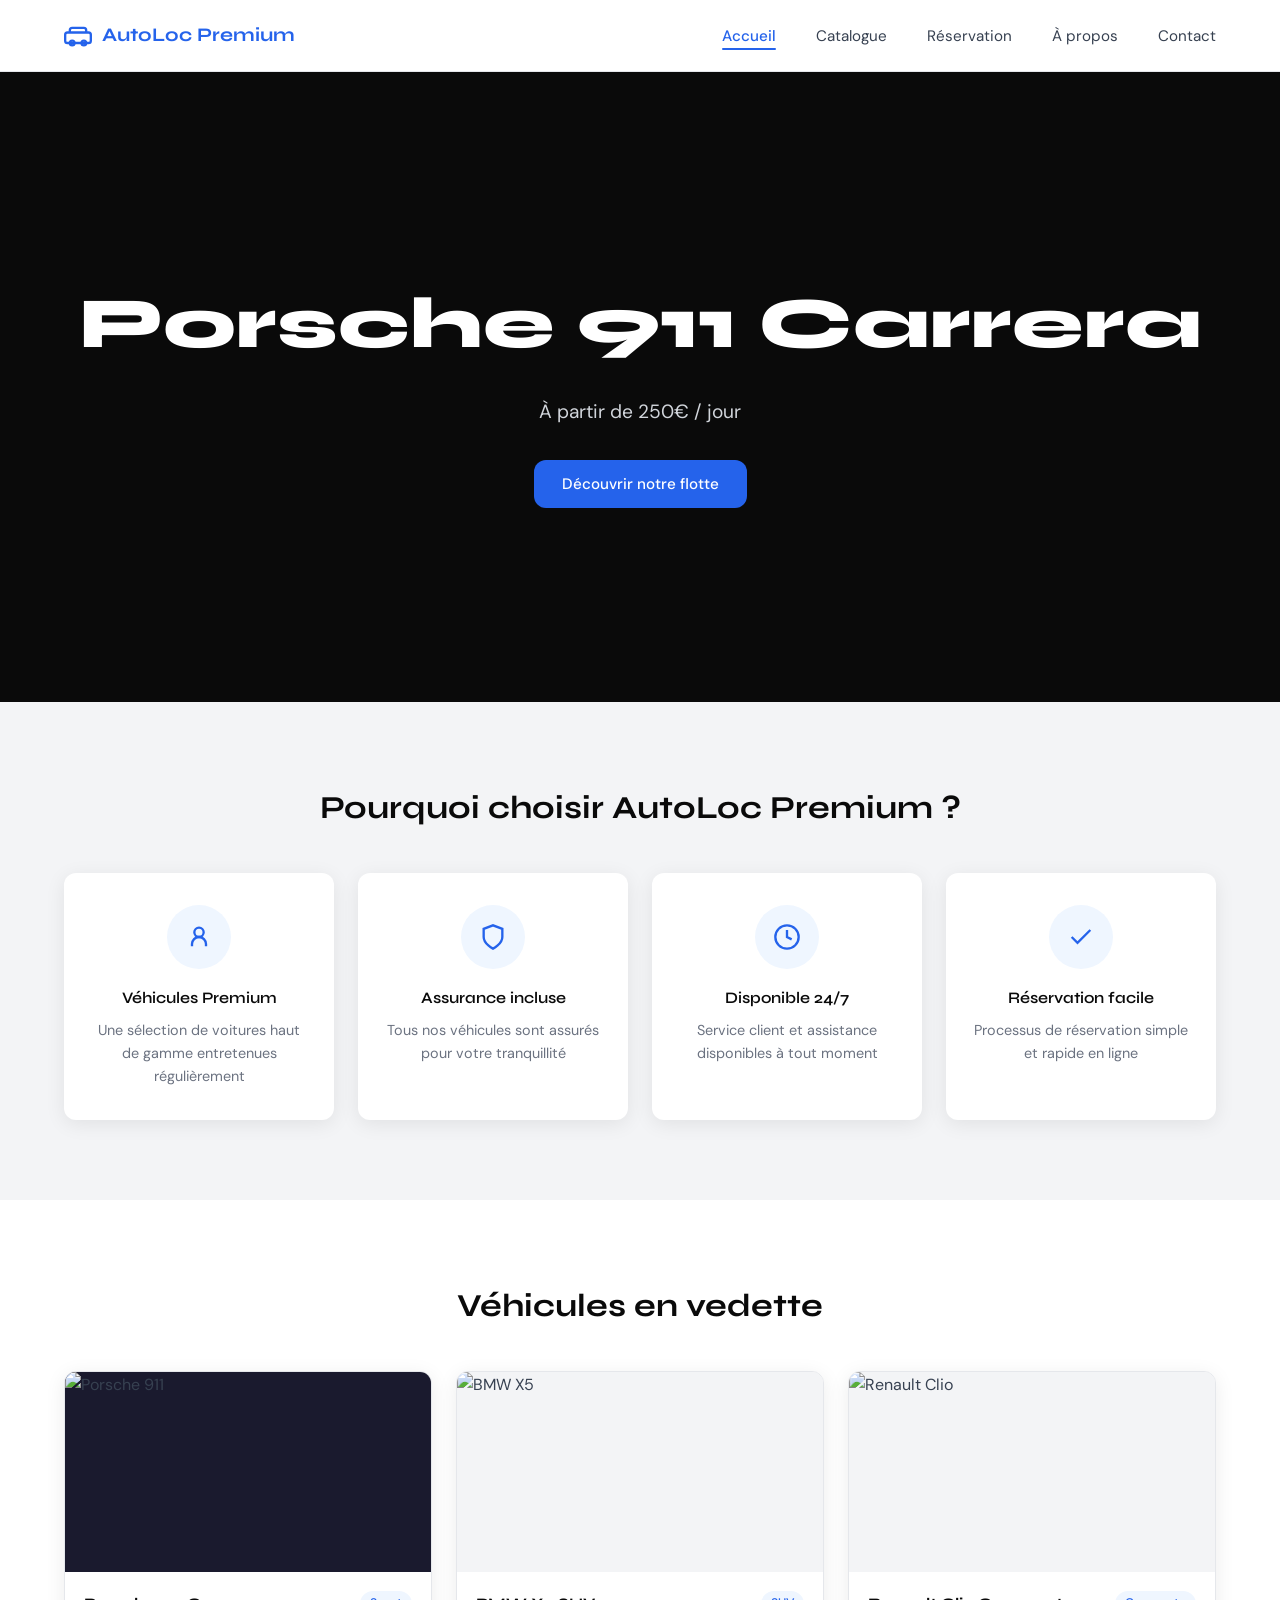
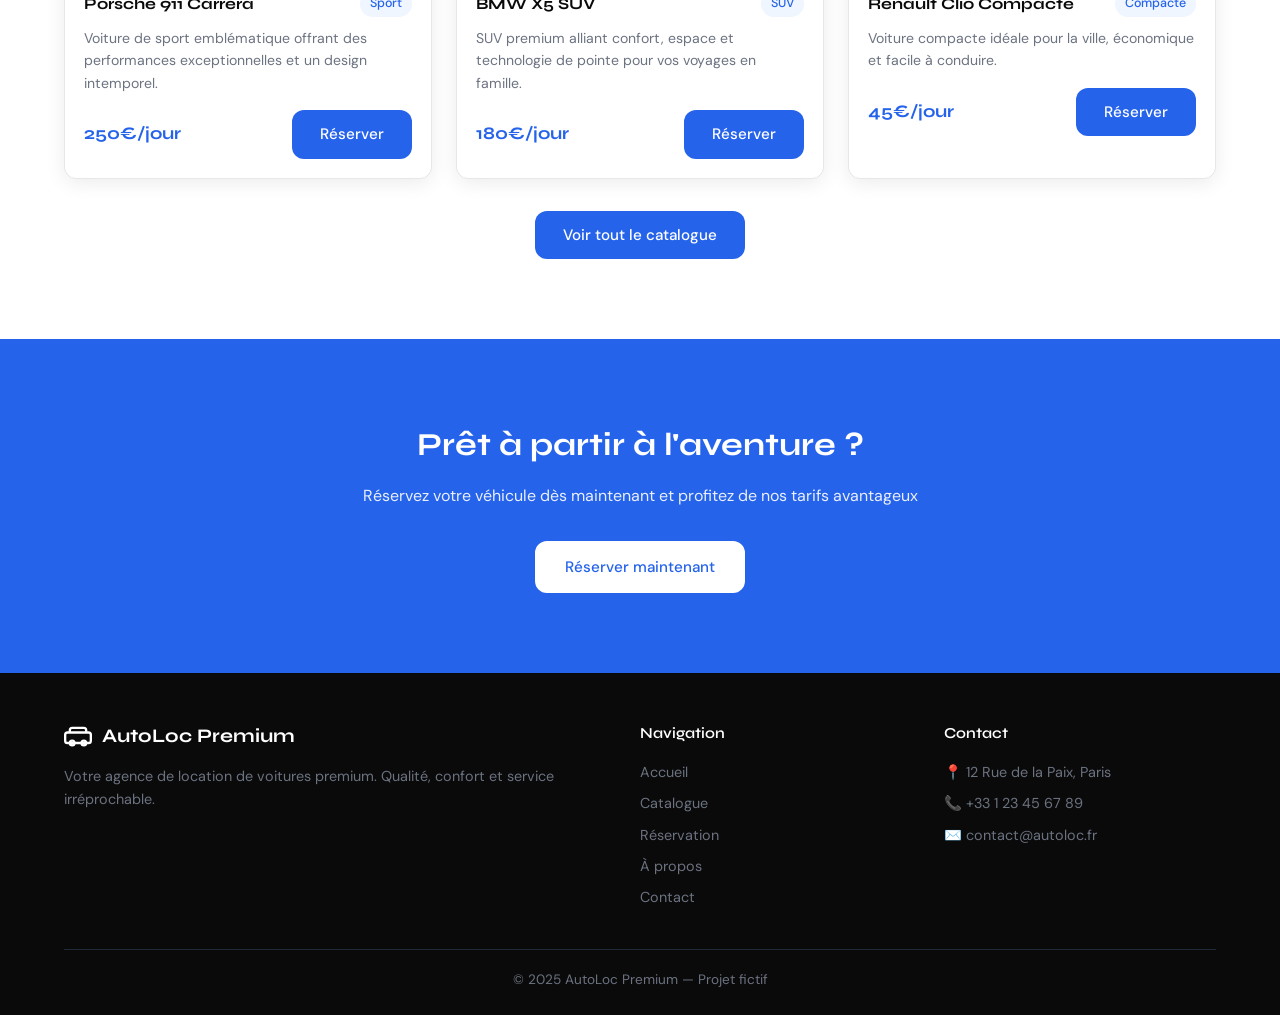
==== commit b4bd7b04: "adding new files" ====
--- a/index.html
+++ b/index.html
@@ -4,8 +4,8 @@
   <meta charset="UTF-8" />
   <meta name="viewport" content="width=device-width, initial-scale=1.0"/>
   <title>AutoLoc Premium — Accueil</title>
-  <link rel="stylesheet" href="./styles/style.css"/>
-  <link rel="stylesheet" href="./styles/apropos.css"/>
+  <link rel="stylesheet" href="css/style.css"/>
+  <link rel="stylesheet" href="css/index.css"/>
 </head>
 <body>
 
@@ -141,7 +141,7 @@
       </div>
 
     </div>
-    <div style="text-align:center; margin-top: 32px;">
+    <div style="text-align:center; margin-top: 2rem;">
       <a href="catalogue.html" class="btn btn-primary">Voir tout le catalogue</a>
     </div>
   </section>
@@ -177,14 +177,14 @@
       </div>
       <div class="footer-col">
         <h4>Contact</h4>
-        <a href="#">📍 12 Rue azzohor, Agadir</a>
-        <a href="#">📞 +212 1 23 45 67 89</a>
-        <a href="#">✉️ contact@autoloc.ma</a>
+        <a href="#">📍 12 Rue de la Paix, Paris</a>
+        <a href="#">📞 +33 1 23 45 67 89</a>
+        <a href="#">✉️ contact@autoloc.fr</a>
       </div>
     </div>
     <div class="footer-bottom">© 2025 AutoLoc Premium — Projet fictif</div>
   </footer>
-<script src="./scripts/main.js"></script>
- 
+
+  <script src="js/main.js"></script>
 </body>
 </html>
--- a/css/style.css
+++ b/css/style.css
@@ -0,0 +1,190 @@
+/* ===== GOOGLE FONTS ===== */
+@import url('https://fonts.googleapis.com/css2?family=Syne:wght@400;600;700;800&family=DM+Sans:wght@300;400;500&display=swap');
+
+/* ===== CSS VARIABLES ===== */
+:root {
+  --blue: #2563eb;
+  --blue-light: #3b82f6;
+  --blue-bg: #eff6ff;
+  --black: #0a0a0a;
+  --white: #ffffff;
+  --gray-100: #f3f4f6;
+  --gray-200: #e5e7eb;
+  --gray-500: #6b7280;
+  --gray-700: #374151;
+  --radius: 12px;
+  --shadow: 0 4px 20px rgba(0,0,0,0.08);
+  --shadow-lg: 0 8px 40px rgba(0,0,0,0.12);
+}
+
+/* ===== RESET ===== */
+*, *::before, *::after { box-sizing: border-box; margin: 0; padding: 0; }
+html { scroll-behavior: smooth; }
+body {
+  font-family: 'DM Sans', sans-serif;
+  color: var(--gray-700);
+  background: var(--white);
+  line-height: 1.6;
+}
+img { max-width: 100%; display: block; }
+a { text-decoration: none; color: inherit; }
+ul { list-style: none; }
+
+/* ===== NAVBAR ===== */
+.navbar {
+  display: flex;
+  align-items: center;
+  justify-content: space-between;
+  padding: 0 5%;
+  height: 72px;
+  background: var(--white);
+  border-bottom: 1.5px solid var(--gray-200);
+  position: sticky;
+  top: 0;
+  z-index: 100;
+}
+
+.logo {
+  display: flex;
+  align-items: center;
+  gap: 10px;
+  font-family: 'Syne', sans-serif;
+  font-weight: 700;
+  font-size: 1.2rem;
+  color: var(--blue);
+}
+.logo svg { width: 28px; height: 28px; }
+
+.nav-links {
+  display: flex;
+  gap: 2.5rem;
+}
+.nav-links a {
+  font-size: 0.95rem;
+  color: var(--gray-700);
+  font-weight: 400;
+  transition: color 0.2s;
+  position: relative;
+}
+.nav-links a:hover { color: var(--blue); }
+.nav-links a.active {
+  color: var(--blue);
+  font-weight: 500;
+}
+.nav-links a.active::after {
+  content: '';
+  position: absolute;
+  bottom: -4px;
+  left: 0; right: 0;
+  height: 2px;
+  background: var(--blue);
+  border-radius: 2px;
+}
+
+/* Hamburger (mobile) */
+.hamburger {
+  display: none;
+  flex-direction: column;
+  gap: 5px;
+  cursor: pointer;
+  background: none;
+  border: none;
+  padding: 4px;
+}
+.hamburger span {
+  display: block;
+  width: 24px;
+  height: 2px;
+  background: var(--gray-700);
+  border-radius: 2px;
+  transition: all 0.3s;
+}
+
+/* ===== BUTTONS ===== */
+.btn {
+  display: inline-block;
+  padding: 12px 28px;
+  border-radius: var(--radius);
+  font-family: 'DM Sans', sans-serif;
+  font-size: 0.95rem;
+  font-weight: 500;
+  cursor: pointer;
+  border: none;
+  transition: all 0.2s;
+}
+.btn-primary {
+  background: var(--blue);
+  color: var(--white);
+}
+.btn-primary:hover { background: var(--blue-light); transform: translateY(-1px); }
+.btn-outline {
+  background: var(--white);
+  color: var(--blue);
+  border: 2px solid var(--white);
+}
+.btn-outline:hover { background: var(--blue-bg); border-color: var(--blue); }
+
+/* ===== SECTION TITLE ===== */
+.section-title {
+  font-family: 'Syne', sans-serif;
+  font-size: 2rem;
+  font-weight: 700;
+  color: var(--black);
+  text-align: center;
+  margin-bottom: 2.5rem;
+}
+
+/* ===== FOOTER ===== */
+footer {
+  background: var(--black);
+  color: var(--gray-200);
+  padding: 3rem 5% 1.5rem;
+}
+.footer-grid {
+  display: grid;
+  grid-template-columns: 2fr 1fr 1fr;
+  gap: 2rem;
+  margin-bottom: 2rem;
+}
+.footer-brand .logo { color: var(--white); margin-bottom: 0.8rem; }
+.footer-brand p { font-size: 0.9rem; color: var(--gray-500); }
+.footer-col h4 {
+  font-family: 'Syne', sans-serif;
+  font-weight: 600;
+  color: var(--white);
+  margin-bottom: 1rem;
+  font-size: 0.95rem;
+}
+.footer-col a {
+  display: block;
+  font-size: 0.9rem;
+  color: var(--gray-500);
+  margin-bottom: 0.5rem;
+  transition: color 0.2s;
+}
+.footer-col a:hover { color: var(--blue-light); }
+.footer-bottom {
+  border-top: 1px solid #1f2937;
+  padding-top: 1.2rem;
+  text-align: center;
+  font-size: 0.85rem;
+  color: var(--gray-500);
+}
+
+/* ===== RESPONSIVE ===== */
+@media (max-width: 768px) {
+  .hamburger { display: flex; }
+  .nav-links {
+    display: none;
+    position: absolute;
+    top: 72px;
+    left: 0; right: 0;
+    background: var(--white);
+    flex-direction: column;
+    padding: 1.5rem 5%;
+    border-bottom: 1px solid var(--gray-200);
+    gap: 1.2rem;
+  }
+  .nav-links.open { display: flex; }
+  .footer-grid { grid-template-columns: 1fr; }
+}
--- a/css/index.css
+++ b/css/index.css
@@ -0,0 +1,141 @@
+/* ===== HERO ===== */
+.hero {
+  min-height: 70vh;
+  background: var(--black);
+  display: flex;
+  align-items: center;
+  justify-content: center;
+  text-align: center;
+  padding: 4rem 5%;
+  animation: fadeIn 0.8s ease;
+}
+@keyframes fadeIn { from { opacity: 0; transform: translateY(20px); } to { opacity: 1; transform: translateY(0); } }
+
+.hero-title {
+  font-family: 'Syne', sans-serif;
+  font-size: clamp(2.5rem, 6vw, 4.5rem);
+  font-weight: 800;
+  color: var(--white);
+  margin-bottom: 1rem;
+}
+.hero-sub {
+  font-size: 1.2rem;
+  color: #d1d5db;
+  margin-bottom: 2rem;
+}
+
+/* ===== FEATURES ===== */
+.features {
+  padding: 5rem 5%;
+  background: var(--gray-100);
+}
+.features-grid {
+  display: grid;
+  grid-template-columns: repeat(4, 1fr);
+  gap: 1.5rem;
+}
+.feature-card {
+  background: var(--white);
+  border-radius: var(--radius);
+  padding: 2rem 1.5rem;
+  text-align: center;
+  box-shadow: var(--shadow);
+  transition: transform 0.2s;
+}
+.feature-card:hover { transform: translateY(-4px); }
+.feature-icon {
+  width: 64px;
+  height: 64px;
+  border-radius: 50%;
+  background: var(--blue-bg);
+  display: flex;
+  align-items: center;
+  justify-content: center;
+  margin: 0 auto 1rem;
+}
+.feature-icon svg { width: 28px; height: 28px; stroke: var(--blue); }
+.feature-card h3 {
+  font-family: 'Syne', sans-serif;
+  font-size: 1rem;
+  font-weight: 600;
+  color: var(--black);
+  margin-bottom: 0.5rem;
+}
+.feature-card p { font-size: 0.9rem; color: var(--gray-500); }
+
+/* ===== FEATURED CARS ===== */
+.featured {
+  padding: 5rem 5%;
+  background: var(--white);
+}
+.cars-grid {
+  display: grid;
+  grid-template-columns: repeat(3, 1fr);
+  gap: 1.5rem;
+}
+.car-card {
+  border-radius: var(--radius);
+  overflow: hidden;
+  box-shadow: var(--shadow);
+  background: var(--white);
+  border: 1px solid var(--gray-200);
+  transition: box-shadow 0.2s, transform 0.2s;
+}
+.car-card:hover { box-shadow: var(--shadow-lg); transform: translateY(-4px); }
+.car-img { height: 200px; overflow: hidden; background: var(--gray-100); }
+.car-img img { width: 100%; height: 100%; object-fit: cover; transition: transform 0.4s; }
+.car-card:hover .car-img img { transform: scale(1.05); }
+.car-info { padding: 1.2rem; }
+.car-header {
+  display: flex;
+  align-items: center;
+  justify-content: space-between;
+  margin-bottom: 0.6rem;
+}
+.car-header h3 {
+  font-family: 'Syne', sans-serif;
+  font-size: 1rem;
+  font-weight: 700;
+  color: var(--black);
+}
+.tag {
+  background: var(--blue-bg);
+  color: var(--blue);
+  font-size: 0.78rem;
+  font-weight: 500;
+  padding: 3px 10px;
+  border-radius: 20px;
+}
+.car-info p { font-size: 0.88rem; color: var(--gray-500); margin-bottom: 1rem; }
+.car-footer { display: flex; align-items: center; justify-content: space-between; }
+.price {
+  font-family: 'Syne', sans-serif;
+  font-size: 1.1rem;
+  font-weight: 700;
+  color: var(--blue);
+}
+
+/* ===== CTA BANNER ===== */
+.cta-banner {
+  background: var(--blue);
+  padding: 5rem 5%;
+  text-align: center;
+  color: var(--white);
+}
+.cta-banner h2 {
+  font-family: 'Syne', sans-serif;
+  font-size: 2rem;
+  font-weight: 700;
+  margin-bottom: 0.8rem;
+}
+.cta-banner p { font-size: 1rem; margin-bottom: 2rem; opacity: 0.9; }
+
+/* ===== RESPONSIVE ===== */
+@media (max-width: 992px) {
+  .features-grid { grid-template-columns: repeat(2, 1fr); }
+  .cars-grid { grid-template-columns: repeat(2, 1fr); }
+}
+@media (max-width: 600px) {
+  .features-grid { grid-template-columns: 1fr; }
+  .cars-grid { grid-template-columns: 1fr; }
+}
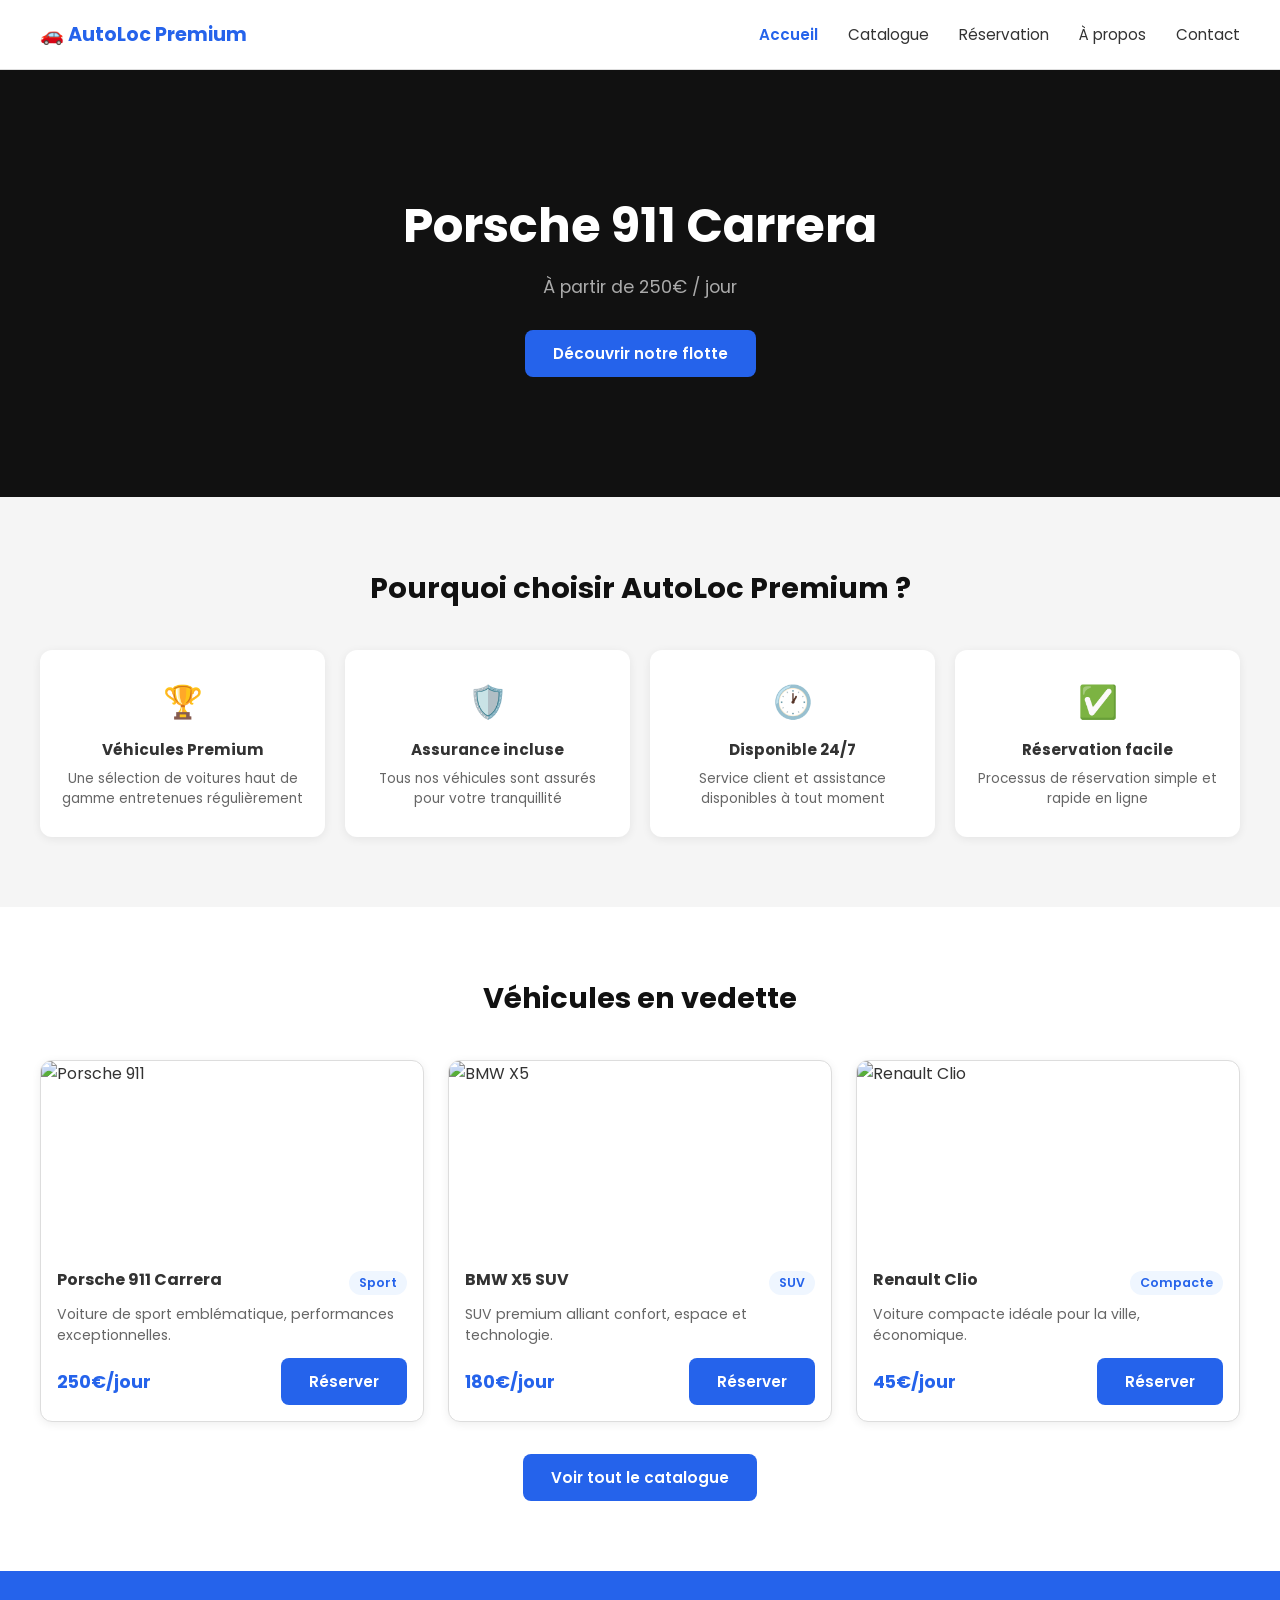
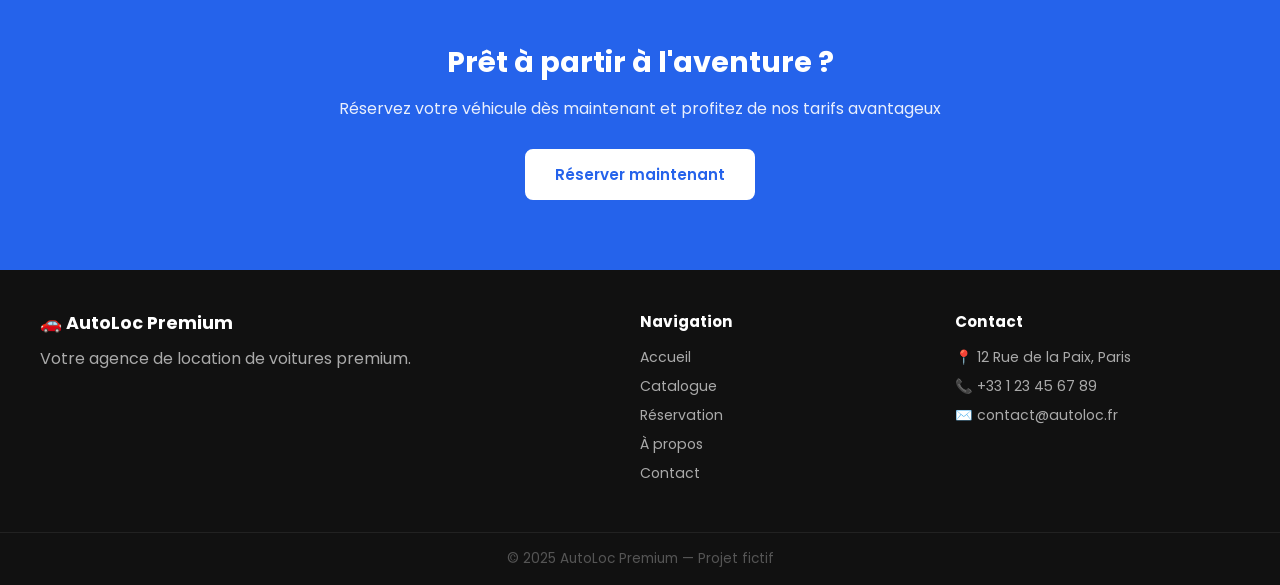
==== commit 3e6a42c7: "new files" ====
--- a/index.html
+++ b/index.html
@@ -2,28 +2,105 @@
 <html lang="fr">
 <head>
   <meta charset="UTF-8" />
-  <meta name="viewport" content="width=device-width, initial-scale=1.0"/>
+  <meta name="viewport" content="width=device-width, initial-scale=1.0" />
   <title>AutoLoc Premium — Accueil</title>
-  <link rel="stylesheet" href="css/style.css"/>
-  <link rel="stylesheet" href="css/index.css"/>
+  <link rel="stylesheet" href="css/style.css" />
+  <style>
+    /* Styles spécifiques à cette page */
+
+    .hero {
+      background: #111;
+      color: white;
+      text-align: center;
+      padding: 120px 40px;
+    }
+
+    .hero h1 {
+      font-size: 3rem;
+      font-weight: 700;
+      margin-bottom: 12px;
+    }
+
+    .hero p {
+      font-size: 1.1rem;
+      color: #aaa;
+      margin-bottom: 30px;
+    }
+
+    /* Section avantages */
+    .avantages {
+      background: #f5f5f5;
+      padding: 70px 40px;
+      text-align: center;
+    }
+
+    .grille-avantages {
+      display: grid;
+      grid-template-columns: repeat(4, 1fr);
+      gap: 20px;
+      margin-top: 10px;
+    }
+
+    .carte-avantage {
+      background: white;
+      border-radius: 12px;
+      padding: 28px 20px;
+      box-shadow: 0 2px 10px rgba(0,0,0,0.07);
+    }
+
+    .carte-avantage .icone {
+      font-size: 2rem;
+      margin-bottom: 12px;
+    }
+
+    .carte-avantage h3 {
+      font-size: 0.95rem;
+      font-weight: 700;
+      margin-bottom: 8px;
+    }
+
+    .carte-avantage p {
+      font-size: 0.85rem;
+      color: #666;
+    }
+
+    /* Section voitures vedettes */
+    .vedette {
+      padding: 70px 40px;
+    }
+
+    /* Bannière CTA */
+    .banniere {
+      background: #2563eb;
+      color: white;
+      text-align: center;
+      padding: 70px 40px;
+    }
+
+    .banniere h2 {
+      font-size: 1.8rem;
+      margin-bottom: 12px;
+    }
+
+    .banniere p {
+      margin-bottom: 28px;
+      opacity: 0.9;
+    }
+
+    @media (max-width: 768px) {
+      .hero h1 { font-size: 2rem; }
+      .grille-avantages { grid-template-columns: 1fr 1fr; }
+      .vedette, .avantages { padding: 40px 20px; }
+    }
+  </style>
 </head>
 <body>
 
-  <!-- NAVBAR -->
+  <!-- BARRE DE NAVIGATION -->
   <nav class="navbar">
-    <a href="index.html" class="logo">
-      <svg viewBox="0 0 24 24" fill="none" stroke="currentColor" stroke-width="2">
-        <rect x="1" y="9" width="22" height="9" rx="2"/>
-        <path d="M5 9V7a2 2 0 0 1 2-2h10a2 2 0 0 1 2 2v2"/>
-        <circle cx="7" cy="18" r="2"/><circle cx="17" cy="18" r="2"/>
-      </svg>
-      AutoLoc Premium
-    </a>
-    <button class="hamburger" id="hamburger" aria-label="Menu">
-      <span></span><span></span><span></span>
-    </button>
-    <ul class="nav-links" id="navLinks">
-      <li><a href="index.html" class="active">Accueil</a></li>
+    <div class="logo">🚗 AutoLoc Premium</div>
+    <ul class="nav-liens">
+      <li><a href="index.html" class="actif">Accueil</a></li>
       <li><a href="catalogue.html">Catalogue</a></li>
       <li><a href="reservation.html">Réservation</a></li>
       <li><a href="apropos.html">À propos</a></li>
@@ -31,160 +108,125 @@
     </ul>
   </nav>
 
-  <!-- HERO -->
+  <!-- HERO (grande image d'accueil) -->
   <section class="hero">
-    <div class="hero-content">
-      <h1 class="hero-title">Porsche 911 Carrera</h1>
-      <p class="hero-sub">À partir de 250€ / jour</p>
-      <a href="catalogue.html" class="btn btn-primary">Découvrir notre flotte</a>
-    </div>
-  </section>
-
-  <!-- FEATURES -->
-  <section class="features">
-    <h2 class="section-title">Pourquoi choisir AutoLoc Premium ?</h2>
-    <div class="features-grid">
-      <div class="feature-card">
-        <div class="feature-icon">
-          <svg viewBox="0 0 24 24" fill="none" stroke="currentColor" stroke-width="2">
-            <circle cx="12" cy="8" r="4"/><path d="M6 20v-2a6 6 0 0 1 12 0v2"/>
-          </svg>
-        </div>
+    <h1>Porsche 911 Carrera</h1>
+    <p>À partir de 250€ / jour</p>
+    <a href="catalogue.html" class="btn btn-bleu">Découvrir notre flotte</a>
+  </section>
+
+  <!-- AVANTAGES -->
+  <section class="avantages">
+    <h2 class="titre-section">Pourquoi choisir AutoLoc Premium ?</h2>
+    <div class="grille-avantages">
+      <div class="carte-avantage">
+        <div class="icone">🏆</div>
         <h3>Véhicules Premium</h3>
         <p>Une sélection de voitures haut de gamme entretenues régulièrement</p>
       </div>
-      <div class="feature-card">
-        <div class="feature-icon">
-          <svg viewBox="0 0 24 24" fill="none" stroke="currentColor" stroke-width="2">
-            <path d="M12 22s8-4 8-10V5l-8-3-8 3v7c0 6 8 10 8 10z"/>
-          </svg>
-        </div>
+      <div class="carte-avantage">
+        <div class="icone">🛡️</div>
         <h3>Assurance incluse</h3>
         <p>Tous nos véhicules sont assurés pour votre tranquillité</p>
       </div>
-      <div class="feature-card">
-        <div class="feature-icon">
-          <svg viewBox="0 0 24 24" fill="none" stroke="currentColor" stroke-width="2">
-            <circle cx="12" cy="12" r="10"/>
-            <polyline points="12 6 12 12 16 14"/>
-          </svg>
-        </div>
+      <div class="carte-avantage">
+        <div class="icone">🕐</div>
         <h3>Disponible 24/7</h3>
         <p>Service client et assistance disponibles à tout moment</p>
       </div>
-      <div class="feature-card">
-        <div class="feature-icon">
-          <svg viewBox="0 0 24 24" fill="none" stroke="currentColor" stroke-width="2">
-            <polyline points="20 6 9 17 4 12"/>
-          </svg>
-        </div>
+      <div class="carte-avantage">
+        <div class="icone">✅</div>
         <h3>Réservation facile</h3>
         <p>Processus de réservation simple et rapide en ligne</p>
       </div>
     </div>
   </section>
 
-  <!-- FEATURED CARS -->
-  <section class="featured">
-    <h2 class="section-title">Véhicules en vedette</h2>
-    <div class="cars-grid">
-
-      <div class="car-card">
-        <div class="car-img" style="background: #1a1a2e;">
-          <img src="https://images.unsplash.com/photo-1503376780353-7e6692767b70?w=600&q=80" alt="Porsche 911"/>
+  <!-- VOITURES EN VEDETTE -->
+  <section class="vedette">
+    <h2 class="titre-section">Véhicules en vedette</h2>
+    <div class="grille-voitures">
+
+      <div class="carte-voiture">
+        <img src="https://images.unsplash.com/photo-1503376780353-7e6692767b70?w=600&q=80" alt="Porsche 911" />
+        <div class="infos">
+          <div style="display:flex; justify-content:space-between; align-items:center; margin-bottom:6px;">
+            <h3>Porsche 911 Carrera</h3>
+            <span class="badge">Sport</span>
+          </div>
+          <p>Voiture de sport emblématique, performances exceptionnelles.</p>
+          <div class="bas-carte">
+            <span class="prix">250€/jour</span>
+            <a href="reservation.html" class="btn btn-bleu">Réserver</a>
+          </div>
         </div>
-        <div class="car-info">
-          <div class="car-header">
-            <h3>Porsche 911 Carrera</h3>
-            <span class="tag">Sport</span>
-          </div>
-          <p>Voiture de sport emblématique offrant des performances exceptionnelles et un design intemporel.</p>
-          <div class="car-footer">
-            <span class="price">250€/jour</span>
-            <a href="reservation.html" class="btn btn-primary">Réserver</a>
+      </div>
+
+      <div class="carte-voiture">
+        <img src="https://images.unsplash.com/photo-1519641471654-76ce0107ad1b?w=600&q=80" alt="BMW X5" />
+        <div class="infos">
+          <div style="display:flex; justify-content:space-between; align-items:center; margin-bottom:6px;">
+            <h3>BMW X5 SUV</h3>
+            <span class="badge">SUV</span>
+          </div>
+          <p>SUV premium alliant confort, espace et technologie.</p>
+          <div class="bas-carte">
+            <span class="prix">180€/jour</span>
+            <a href="reservation.html" class="btn btn-bleu">Réserver</a>
           </div>
         </div>
       </div>
 
-      <div class="car-card">
-        <div class="car-img">
-          <img src="https://images.unsplash.com/photo-1519641471654-76ce0107ad1b?w=600&q=80" alt="BMW X5"/>
+      <div class="carte-voiture">
+        <img src="https://images.unsplash.com/photo-1541899481282-d53bffe3c35d?w=600&q=80" alt="Renault Clio" />
+        <div class="infos">
+          <div style="display:flex; justify-content:space-between; align-items:center; margin-bottom:6px;">
+            <h3>Renault Clio</h3>
+            <span class="badge">Compacte</span>
+          </div>
+          <p>Voiture compacte idéale pour la ville, économique.</p>
+          <div class="bas-carte">
+            <span class="prix">45€/jour</span>
+            <a href="reservation.html" class="btn btn-bleu">Réserver</a>
+          </div>
         </div>
-        <div class="car-info">
-          <div class="car-header">
-            <h3>BMW X5 SUV</h3>
-            <span class="tag">SUV</span>
-          </div>
-          <p>SUV premium alliant confort, espace et technologie de pointe pour vos voyages en famille.</p>
-          <div class="car-footer">
-            <span class="price">180€/jour</span>
-            <a href="reservation.html" class="btn btn-primary">Réserver</a>
-          </div>
-        </div>
-      </div>
-
-      <div class="car-card">
-        <div class="car-img">
-          <img src="https://images.unsplash.com/photo-1541899481282-d53bffe3c35d?w=600&q=80" alt="Renault Clio"/>
-        </div>
-        <div class="car-info">
-          <div class="car-header">
-            <h3>Renault Clio Compacte</h3>
-            <span class="tag">Compacte</span>
-          </div>
-          <p>Voiture compacte idéale pour la ville, économique et facile à conduire.</p>
-          <div class="car-footer">
-            <span class="price">45€/jour</span>
-            <a href="reservation.html" class="btn btn-primary">Réserver</a>
-          </div>
-        </div>
-      </div>
-
-    </div>
-    <div style="text-align:center; margin-top: 2rem;">
-      <a href="catalogue.html" class="btn btn-primary">Voir tout le catalogue</a>
-    </div>
-  </section>
-
-  <!-- CTA BANNER -->
-  <section class="cta-banner">
+      </div>
+
+    </div>
+    <div style="text-align:center; margin-top:32px;">
+      <a href="catalogue.html" class="btn btn-bleu">Voir tout le catalogue</a>
+    </div>
+  </section>
+
+  <!-- BANNIÈRE CTA -->
+  <section class="banniere">
     <h2>Prêt à partir à l'aventure ?</h2>
     <p>Réservez votre véhicule dès maintenant et profitez de nos tarifs avantageux</p>
-    <a href="reservation.html" class="btn btn-outline">Réserver maintenant</a>
+    <a href="reservation.html" class="btn btn-blanc">Réserver maintenant</a>
   </section>
 
   <!-- FOOTER -->
   <footer>
-    <div class="footer-grid">
-      <div class="footer-brand">
-        <a href="index.html" class="logo">
-          <svg viewBox="0 0 24 24" fill="none" stroke="currentColor" stroke-width="2" width="22">
-            <rect x="1" y="9" width="22" height="9" rx="2"/>
-            <path d="M5 9V7a2 2 0 0 1 2-2h10a2 2 0 0 1 2 2v2"/>
-            <circle cx="7" cy="18" r="2"/><circle cx="17" cy="18" r="2"/>
-          </svg>
-          AutoLoc Premium
-        </a>
-        <p>Votre agence de location de voitures premium. Qualité, confort et service irréprochable.</p>
-      </div>
-      <div class="footer-col">
-        <h4>Navigation</h4>
-        <a href="index.html">Accueil</a>
-        <a href="catalogue.html">Catalogue</a>
-        <a href="reservation.html">Réservation</a>
-        <a href="apropos.html">À propos</a>
-        <a href="contact.html">Contact</a>
-      </div>
-      <div class="footer-col">
-        <h4>Contact</h4>
-        <a href="#">📍 12 Rue de la Paix, Paris</a>
-        <a href="#">📞 +33 1 23 45 67 89</a>
-        <a href="#">✉️ contact@autoloc.fr</a>
-      </div>
-    </div>
-    <div class="footer-bottom">© 2025 AutoLoc Premium — Projet fictif</div>
+    <div>
+      <div class="logo-footer">🚗 AutoLoc Premium</div>
+      <p>Votre agence de location de voitures premium.</p>
+    </div>
+    <div>
+      <h4>Navigation</h4>
+      <a href="index.html">Accueil</a>
+      <a href="catalogue.html">Catalogue</a>
+      <a href="reservation.html">Réservation</a>
+      <a href="apropos.html">À propos</a>
+      <a href="contact.html">Contact</a>
+    </div>
+    <div>
+      <h4>Contact</h4>
+      <a href="#">📍 12 Rue de la Paix, Paris</a>
+      <a href="#">📞 +33 1 23 45 67 89</a>
+      <a href="#">✉️ contact@autoloc.fr</a>
+    </div>
   </footer>
-
-  <script src="js/main.js"></script>
+  <div class="footer-bas">© 2025 AutoLoc Premium — Projet fictif</div>
+
 </body>
 </html>
--- a/css/style.css
+++ b/css/style.css
@@ -1,190 +1,280 @@
-/* ===== GOOGLE FONTS ===== */
-@import url('https://fonts.googleapis.com/css2?family=Syne:wght@400;600;700;800&family=DM+Sans:wght@300;400;500&display=swap');
-
-/* ===== CSS VARIABLES ===== */
+/* ===== POLICE GOOGLE ===== */
+@import url('https://fonts.googleapis.com/css2?family=Poppins:wght@400;600;700&display=swap');
+
+/* ===== COULEURS ===== */
 :root {
-  --blue: #2563eb;
-  --blue-light: #3b82f6;
-  --blue-bg: #eff6ff;
-  --black: #0a0a0a;
-  --white: #ffffff;
-  --gray-100: #f3f4f6;
-  --gray-200: #e5e7eb;
-  --gray-500: #6b7280;
-  --gray-700: #374151;
-  --radius: 12px;
-  --shadow: 0 4px 20px rgba(0,0,0,0.08);
-  --shadow-lg: 0 8px 40px rgba(0,0,0,0.12);
-}
-
-/* ===== RESET ===== */
-*, *::before, *::after { box-sizing: border-box; margin: 0; padding: 0; }
-html { scroll-behavior: smooth; }
+  --bleu: #2563eb;
+  --noir: #111111;
+  --blanc: #ffffff;
+  --gris-clair: #f5f5f5;
+  --gris: #666666;
+  --bordure: #dddddd;
+}
+
+/* ===== BASE ===== */
+* {
+  margin: 0;
+  padding: 0;
+  box-sizing: border-box;
+}
+
 body {
-  font-family: 'DM Sans', sans-serif;
-  color: var(--gray-700);
-  background: var(--white);
-  line-height: 1.6;
-}
-img { max-width: 100%; display: block; }
-a { text-decoration: none; color: inherit; }
-ul { list-style: none; }
+  font-family: 'Poppins', sans-serif;
+  color: #333;
+  background: var(--blanc);
+}
+
+a {
+  text-decoration: none;
+  color: inherit;
+}
+
+img {
+  max-width: 100%;
+  display: block;
+}
 
 /* ===== NAVBAR ===== */
 .navbar {
   display: flex;
   align-items: center;
   justify-content: space-between;
-  padding: 0 5%;
-  height: 72px;
-  background: var(--white);
-  border-bottom: 1.5px solid var(--gray-200);
+  padding: 0 40px;
+  height: 70px;
+  background: var(--blanc);
+  border-bottom: 1px solid var(--bordure);
   position: sticky;
   top: 0;
-  z-index: 100;
+  z-index: 10;
 }
 
 .logo {
+  font-size: 1.2rem;
+  font-weight: 700;
+  color: var(--bleu);
+}
+
+.nav-liens {
   display: flex;
-  align-items: center;
-  gap: 10px;
-  font-family: 'Syne', sans-serif;
-  font-weight: 700;
-  font-size: 1.2rem;
-  color: var(--blue);
-}
-.logo svg { width: 28px; height: 28px; }
-
-.nav-links {
-  display: flex;
-  gap: 2.5rem;
-}
-.nav-links a {
+  gap: 30px;
+  list-style: none;
+}
+
+.nav-liens a {
+  color: #333;
   font-size: 0.95rem;
-  color: var(--gray-700);
-  font-weight: 400;
-  transition: color 0.2s;
-  position: relative;
-}
-.nav-links a:hover { color: var(--blue); }
-.nav-links a.active {
-  color: var(--blue);
-  font-weight: 500;
-}
-.nav-links a.active::after {
-  content: '';
-  position: absolute;
-  bottom: -4px;
-  left: 0; right: 0;
-  height: 2px;
-  background: var(--blue);
-  border-radius: 2px;
-}
-
-/* Hamburger (mobile) */
-.hamburger {
-  display: none;
-  flex-direction: column;
-  gap: 5px;
-  cursor: pointer;
-  background: none;
-  border: none;
-  padding: 4px;
-}
-.hamburger span {
-  display: block;
-  width: 24px;
-  height: 2px;
-  background: var(--gray-700);
-  border-radius: 2px;
-  transition: all 0.3s;
-}
-
-/* ===== BUTTONS ===== */
+}
+
+.nav-liens a:hover {
+  color: var(--bleu);
+}
+
+.nav-liens a.actif {
+  color: var(--bleu);
+  font-weight: 600;
+}
+
+/* ===== BOUTONS ===== */
 .btn {
   display: inline-block;
   padding: 12px 28px;
-  border-radius: var(--radius);
-  font-family: 'DM Sans', sans-serif;
+  border-radius: 8px;
+  font-family: 'Poppins', sans-serif;
   font-size: 0.95rem;
-  font-weight: 500;
+  font-weight: 600;
   cursor: pointer;
   border: none;
-  transition: all 0.2s;
-}
-.btn-primary {
-  background: var(--blue);
-  color: var(--white);
-}
-.btn-primary:hover { background: var(--blue-light); transform: translateY(-1px); }
-.btn-outline {
-  background: var(--white);
-  color: var(--blue);
-  border: 2px solid var(--white);
-}
-.btn-outline:hover { background: var(--blue-bg); border-color: var(--blue); }
-
-/* ===== SECTION TITLE ===== */
-.section-title {
-  font-family: 'Syne', sans-serif;
-  font-size: 2rem;
-  font-weight: 700;
-  color: var(--black);
+}
+
+.btn-bleu {
+  background: var(--bleu);
+  color: var(--blanc);
+}
+
+.btn-bleu:hover {
+  background: #1d4ed8;
+}
+
+.btn-blanc {
+  background: var(--blanc);
+  color: var(--bleu);
+  border: 2px solid var(--blanc);
+}
+
+/* ===== EN-TÊTE DE PAGE ===== */
+.entete {
+  background: var(--noir);
+  color: var(--blanc);
   text-align: center;
-  margin-bottom: 2.5rem;
+  padding: 60px 40px;
+}
+
+.entete h1 {
+  font-size: 2.2rem;
+  margin-bottom: 10px;
+}
+
+.entete p {
+  color: #aaa;
+  font-size: 1rem;
+}
+
+/* ===== TITRE DE SECTION ===== */
+.titre-section {
+  font-size: 1.8rem;
+  font-weight: 700;
+  text-align: center;
+  margin-bottom: 40px;
+  color: var(--noir);
+}
+
+/* ===== CARTE VOITURE ===== */
+.grille-voitures {
+  display: grid;
+  grid-template-columns: repeat(3, 1fr);
+  gap: 24px;
+}
+
+.carte-voiture {
+  border: 1px solid var(--bordure);
+  border-radius: 12px;
+  overflow: hidden;
+  background: var(--blanc);
+  box-shadow: 0 2px 10px rgba(0,0,0,0.07);
+}
+
+.carte-voiture img {
+  width: 100%;
+  height: 190px;
+  object-fit: cover;
+}
+
+.carte-voiture .infos {
+  padding: 16px;
+}
+
+.carte-voiture h3 {
+  font-size: 1rem;
+  font-weight: 700;
+  margin-bottom: 6px;
+}
+
+.carte-voiture p {
+  font-size: 0.88rem;
+  color: var(--gris);
+  margin-bottom: 12px;
+}
+
+.carte-voiture .bas-carte {
+  display: flex;
+  align-items: center;
+  justify-content: space-between;
+}
+
+.prix {
+  font-size: 1.1rem;
+  font-weight: 700;
+  color: var(--bleu);
+}
+
+.badge {
+  background: #eff6ff;
+  color: var(--bleu);
+  font-size: 0.78rem;
+  font-weight: 600;
+  padding: 3px 10px;
+  border-radius: 20px;
+}
+
+/* ===== FORMULAIRE ===== */
+.groupe {
+  margin-bottom: 16px;
+}
+
+.groupe label {
+  display: block;
+  font-size: 0.88rem;
+  font-weight: 600;
+  margin-bottom: 6px;
+  color: #333;
+}
+
+.groupe input,
+.groupe select,
+.groupe textarea {
+  width: 100%;
+  padding: 10px 14px;
+  border: 1.5px solid var(--bordure);
+  border-radius: 8px;
+  font-family: 'Poppins', sans-serif;
+  font-size: 0.9rem;
+  outline: none;
+}
+
+.groupe input:focus,
+.groupe select:focus,
+.groupe textarea:focus {
+  border-color: var(--bleu);
+}
+
+/* ===== MESSAGE SUCCÈS ===== */
+.message-ok {
+  background: #d1fae5;
+  color: #065f46;
+  padding: 12px 16px;
+  border-radius: 8px;
+  margin-bottom: 16px;
+  display: none;
 }
 
 /* ===== FOOTER ===== */
 footer {
-  background: var(--black);
-  color: var(--gray-200);
-  padding: 3rem 5% 1.5rem;
-}
-.footer-grid {
+  background: var(--noir);
+  color: #aaa;
+  padding: 40px;
   display: grid;
   grid-template-columns: 2fr 1fr 1fr;
-  gap: 2rem;
-  margin-bottom: 2rem;
-}
-.footer-brand .logo { color: var(--white); margin-bottom: 0.8rem; }
-.footer-brand p { font-size: 0.9rem; color: var(--gray-500); }
-.footer-col h4 {
-  font-family: 'Syne', sans-serif;
-  font-weight: 600;
-  color: var(--white);
-  margin-bottom: 1rem;
+  gap: 30px;
+}
+
+footer .logo-footer {
+  color: var(--blanc);
+  font-size: 1.1rem;
+  font-weight: 700;
+  margin-bottom: 10px;
+}
+
+footer h4 {
+  color: var(--blanc);
   font-size: 0.95rem;
-}
-.footer-col a {
+  margin-bottom: 14px;
+}
+
+footer a {
   display: block;
-  font-size: 0.9rem;
-  color: var(--gray-500);
-  margin-bottom: 0.5rem;
-  transition: color 0.2s;
-}
-.footer-col a:hover { color: var(--blue-light); }
-.footer-bottom {
-  border-top: 1px solid #1f2937;
-  padding-top: 1.2rem;
+  color: #aaa;
+  font-size: 0.88rem;
+  margin-bottom: 8px;
+}
+
+footer a:hover {
+  color: var(--bleu);
+}
+
+.footer-bas {
+  background: var(--noir);
+  color: #555;
   text-align: center;
+  padding: 16px;
   font-size: 0.85rem;
-  color: var(--gray-500);
+  border-top: 1px solid #222;
 }
 
 /* ===== RESPONSIVE ===== */
 @media (max-width: 768px) {
-  .hamburger { display: flex; }
-  .nav-links {
-    display: none;
-    position: absolute;
-    top: 72px;
-    left: 0; right: 0;
-    background: var(--white);
-    flex-direction: column;
-    padding: 1.5rem 5%;
-    border-bottom: 1px solid var(--gray-200);
-    gap: 1.2rem;
-  }
-  .nav-links.open { display: flex; }
-  .footer-grid { grid-template-columns: 1fr; }
-}
+  .navbar { padding: 0 20px; }
+  .nav-liens { display: none; }
+  .grille-voitures { grid-template-columns: 1fr; }
+  footer { grid-template-columns: 1fr; padding: 30px 20px; }
+  .entete { padding: 40px 20px; }
+}
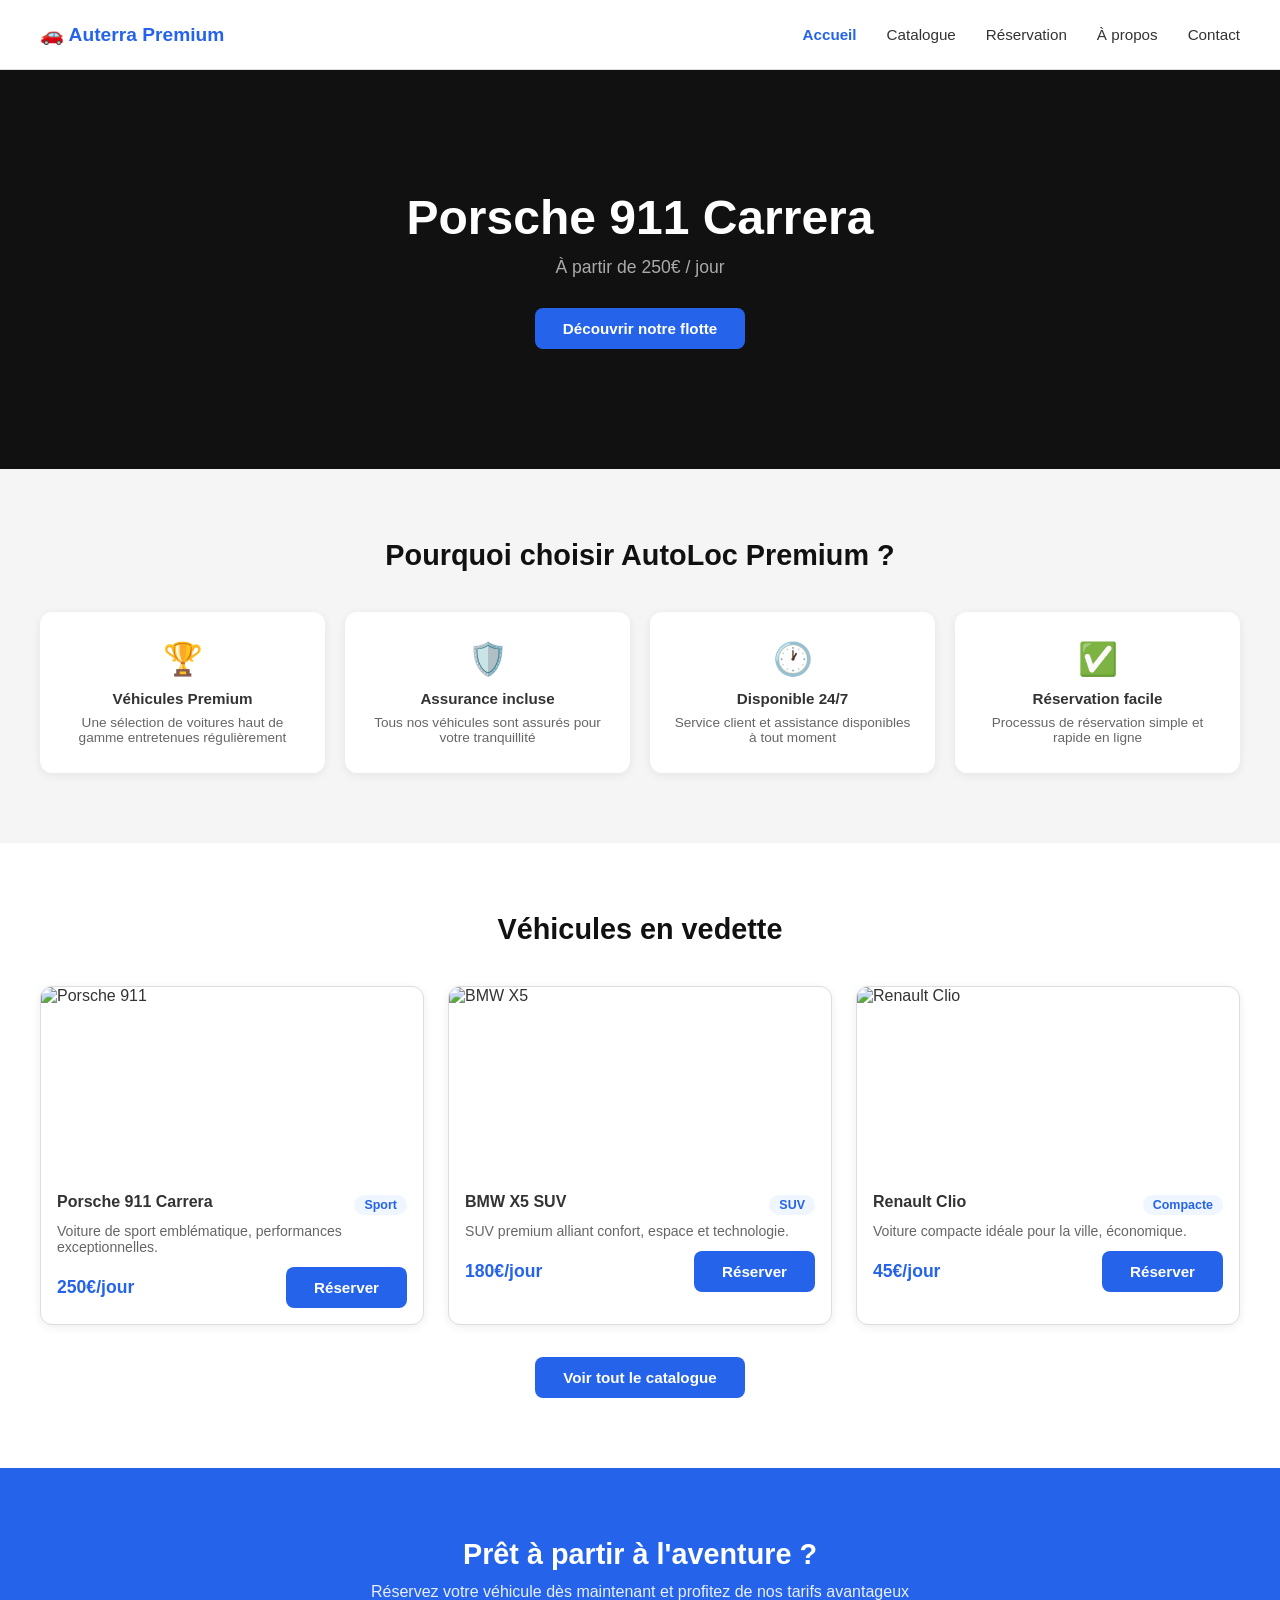
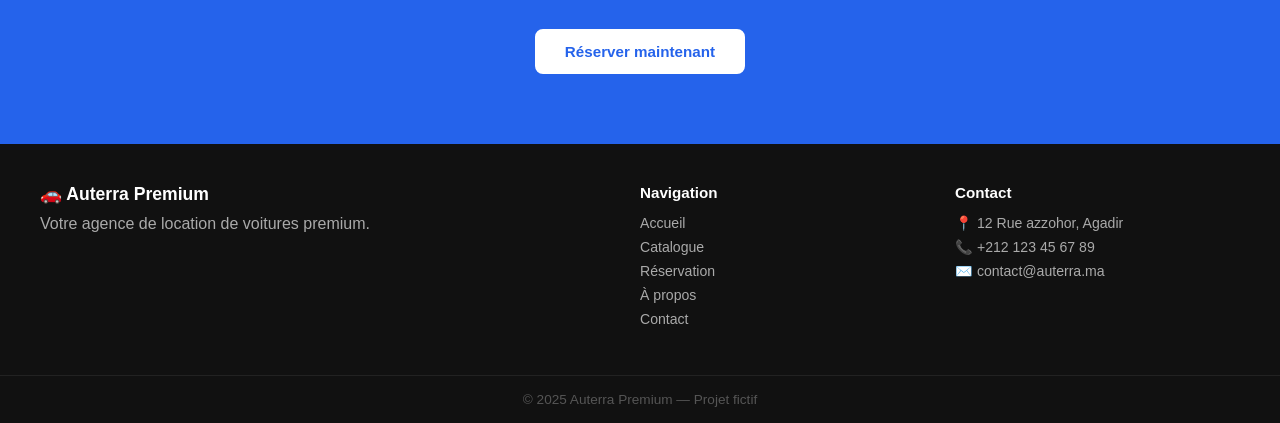
==== commit dec8eed5: "fixing classes" ====
--- a/index.html
+++ b/index.html
@@ -3,102 +3,15 @@
 <head>
   <meta charset="UTF-8" />
   <meta name="viewport" content="width=device-width, initial-scale=1.0" />
-  <title>AutoLoc Premium — Accueil</title>
-  <link rel="stylesheet" href="css/style.css" />
-  <style>
-    /* Styles spécifiques à cette page */
-
-    .hero {
-      background: #111;
-      color: white;
-      text-align: center;
-      padding: 120px 40px;
-    }
-
-    .hero h1 {
-      font-size: 3rem;
-      font-weight: 700;
-      margin-bottom: 12px;
-    }
-
-    .hero p {
-      font-size: 1.1rem;
-      color: #aaa;
-      margin-bottom: 30px;
-    }
-
-    /* Section avantages */
-    .avantages {
-      background: #f5f5f5;
-      padding: 70px 40px;
-      text-align: center;
-    }
-
-    .grille-avantages {
-      display: grid;
-      grid-template-columns: repeat(4, 1fr);
-      gap: 20px;
-      margin-top: 10px;
-    }
-
-    .carte-avantage {
-      background: white;
-      border-radius: 12px;
-      padding: 28px 20px;
-      box-shadow: 0 2px 10px rgba(0,0,0,0.07);
-    }
-
-    .carte-avantage .icone {
-      font-size: 2rem;
-      margin-bottom: 12px;
-    }
-
-    .carte-avantage h3 {
-      font-size: 0.95rem;
-      font-weight: 700;
-      margin-bottom: 8px;
-    }
-
-    .carte-avantage p {
-      font-size: 0.85rem;
-      color: #666;
-    }
-
-    /* Section voitures vedettes */
-    .vedette {
-      padding: 70px 40px;
-    }
-
-    /* Bannière CTA */
-    .banniere {
-      background: #2563eb;
-      color: white;
-      text-align: center;
-      padding: 70px 40px;
-    }
-
-    .banniere h2 {
-      font-size: 1.8rem;
-      margin-bottom: 12px;
-    }
-
-    .banniere p {
-      margin-bottom: 28px;
-      opacity: 0.9;
-    }
-
-    @media (max-width: 768px) {
-      .hero h1 { font-size: 2rem; }
-      .grille-avantages { grid-template-columns: 1fr 1fr; }
-      .vedette, .avantages { padding: 40px 20px; }
-    }
-  </style>
+  <title>Auterra Premium — Accueil</title>
+  <link rel="stylesheet" href="./css/style.css" />
+  <link rel="stylesheet" href="./css/index.css" />
 </head>
 <body>
 
-  <!-- BARRE DE NAVIGATION -->
+  
   <nav class="navbar">
-    <div class="logo">🚗 AutoLoc Premium</div>
+    <div class="logo">🚗 Auterra Premium</div>
     <ul class="nav-liens">
       <li><a href="index.html" class="actif">Accueil</a></li>
       <li><a href="catalogue.html">Catalogue</a></li>
@@ -108,14 +21,13 @@
     </ul>
   </nav>
 
-  <!-- HERO (grande image d'accueil) -->
-  <section class="hero">
+  <section class="main-black-page">
     <h1>Porsche 911 Carrera</h1>
     <p>À partir de 250€ / jour</p>
     <a href="catalogue.html" class="btn btn-bleu">Découvrir notre flotte</a>
   </section>
 
-  <!-- AVANTAGES -->
+  
   <section class="avantages">
     <h2 class="titre-section">Pourquoi choisir AutoLoc Premium ?</h2>
     <div class="grille-avantages">
@@ -142,7 +54,6 @@
     </div>
   </section>
 
-  <!-- VOITURES EN VEDETTE -->
   <section class="vedette">
     <h2 class="titre-section">Véhicules en vedette</h2>
     <div class="grille-voitures">
@@ -198,17 +109,15 @@
     </div>
   </section>
 
-  <!-- BANNIÈRE CTA -->
   <section class="banniere">
     <h2>Prêt à partir à l'aventure ?</h2>
     <p>Réservez votre véhicule dès maintenant et profitez de nos tarifs avantageux</p>
     <a href="reservation.html" class="btn btn-blanc">Réserver maintenant</a>
   </section>
 
-  <!-- FOOTER -->
   <footer>
     <div>
-      <div class="logo-footer">🚗 AutoLoc Premium</div>
+      <div class="logo-footer">🚗 Auterra Premium</div>
       <p>Votre agence de location de voitures premium.</p>
     </div>
     <div>
@@ -221,12 +130,12 @@
     </div>
     <div>
       <h4>Contact</h4>
-      <a href="#">📍 12 Rue de la Paix, Paris</a>
-      <a href="#">📞 +33 1 23 45 67 89</a>
-      <a href="#">✉️ contact@autoloc.fr</a>
+      <a href="#">📍 12 Rue azzohor, Agadir</a>
+      <a href="#">📞 +212 123 45 67 89</a>
+      <a href="#">✉️ contact@auterra.ma</a>
     </div>
   </footer>
-  <div class="footer-bas">© 2025 AutoLoc Premium — Projet fictif</div>
+  <div class="footer-bas">© 2025 Auterra Premium — Projet fictif</div>
 
 </body>
 </html>
--- a/css/style.css
+++ b/css/style.css
@@ -1,7 +1,6 @@
-/* ===== POLICE GOOGLE ===== */
-@import url('https://fonts.googleapis.com/css2?family=Poppins:wght@400;600;700&display=swap');
-
-/* ===== COULEURS ===== */
+
+
+
 :root {
   --bleu: #2563eb;
   --noir: #111111;
@@ -11,7 +10,7 @@
   --bordure: #dddddd;
 }
 
-/* ===== BASE ===== */
+
 * {
   margin: 0;
   padding: 0;
@@ -26,7 +25,6 @@
 
 a {
   text-decoration: none;
-  color: inherit;
 }
 
 img {
@@ -34,7 +32,6 @@
   display: block;
 }
 
-/* ===== NAVBAR ===== */
 .navbar {
   display: flex;
   align-items: center;
@@ -49,9 +46,10 @@
 }
 
 .logo {
-  font-size: 1.2rem;
-  font-weight: 700;
-  color: var(--bleu);
+  font-size: 19.2px;
+  font-weight: 700;
+  color: var(--bleu);
+  font-family: 'Segoe UI', Tahoma, Geneva, Verdana, sans-serif;
 }
 
 .nav-liens {
@@ -70,29 +68,26 @@
 }
 
 .nav-liens a.actif {
-  color: var(--bleu);
-  font-weight: 600;
-}
-
-/* ===== BOUTONS ===== */
+  color:  var(--bleu);
+  font-weight: 600;
+}
+
 .btn {
   display: inline-block;
   padding: 12px 28px;
   border-radius: 8px;
   font-family: 'Poppins', sans-serif;
-  font-size: 0.95rem;
+  font-size: 15.2px;
   font-weight: 600;
   cursor: pointer;
   border: none;
-}
-
-.btn-bleu {
   background: var(--bleu);
   color: var(--blanc);
 }
 
+
 .btn-bleu:hover {
-  background: #1d4ed8;
+  background: var(--bleu);
 }
 
 .btn-blanc {
@@ -101,7 +96,6 @@
   border: 2px solid var(--blanc);
 }
 
-/* ===== EN-TÊTE DE PAGE ===== */
 .entete {
   background: var(--noir);
   color: var(--blanc);
@@ -119,7 +113,6 @@
   font-size: 1rem;
 }
 
-/* ===== TITRE DE SECTION ===== */
 .titre-section {
   font-size: 1.8rem;
   font-weight: 700;
@@ -128,7 +121,6 @@
   color: var(--noir);
 }
 
-/* ===== CARTE VOITURE ===== */
 .grille-voitures {
   display: grid;
   grid-template-columns: repeat(3, 1fr);
@@ -186,7 +178,6 @@
   border-radius: 20px;
 }
 
-/* ===== FORMULAIRE ===== */
 .groupe {
   margin-bottom: 16px;
 }
@@ -217,7 +208,6 @@
   border-color: var(--bleu);
 }
 
-/* ===== MESSAGE SUCCÈS ===== */
 .message-ok {
   background: #d1fae5;
   color: #065f46;
@@ -227,7 +217,6 @@
   display: none;
 }
 
-/* ===== FOOTER ===== */
 footer {
   background: var(--noir);
   color: #aaa;
@@ -270,10 +259,18 @@
   border-top: 1px solid #222;
 }
 
-/* ===== RESPONSIVE ===== */
 @media (max-width: 768px) {
-  .navbar { padding: 0 20px; }
-  .nav-liens { display: none; }
+  .navbar {
+    height: auto;
+    padding: 16px 20px;
+    flex-direction: column;
+    align-items: flex-start;
+    gap: 14px;
+  }
+  .nav-liens {
+    flex-wrap: wrap;
+    gap: 12px 18px;
+  }
   .grille-voitures { grid-template-columns: 1fr; }
   footer { grid-template-columns: 1fr; padding: 30px 20px; }
   .entete { padding: 40px 20px; }
--- a/css/index.css
+++ b/css/index.css
@@ -0,0 +1,104 @@
+  .main-black-page {
+    background: #111;
+    color: white;
+    text-align: center;
+    padding: 120px 40px;
+  }
+
+  .main-black-page h1 {
+    font-size: 3rem;
+    font-weight: 700;
+    margin-bottom: 12px;
+  }
+
+  .main-black-page p {
+    font-size: 1.1rem;
+    color: #aaa;
+    margin-bottom: 30px;
+  }
+
+  .avantages {
+    background: #f5f5f5;
+    padding: 70px 40px;
+    text-align: center;
+  }
+
+
+  .grille-avantages {
+    display: grid;
+    grid-template-columns: repeat(4, 1fr);
+    gap: 20px;
+    margin-top: 10px;
+  }
+
+  .carte-avantage {
+    background: white;
+    border-radius: 12px;
+    padding: 28px 20px;
+    box-shadow: 0 2px 10px rgba(0, 0, 0, 0.07);
+  }
+
+  .carte-avantage:hover {
+    transform: translateY(-10px);
+    box-shadow: 0 12px 20px rgba(0, 0, 0, 0.2);
+    cursor: pointer;
+  }
+
+
+  .carte-avantage .icone {
+    font-size: 2rem;
+    margin-bottom: 12px;
+  }
+
+  .carte-avantage h3 {
+    font-size: 0.95rem;
+    font-weight: 700;
+    margin-bottom: 8px;
+  }
+
+  .carte-avantage p {
+    font-size: 0.85rem;
+    color: #666;
+  }
+.carte-voiture:hover{
+   transform: translateY(-10px);
+    box-shadow: 0 12px 20px rgba(0, 0, 0, 0.2);
+    cursor: pointer;
+}
+
+  .vedette {
+    padding: 70px 40px;
+  }
+
+
+  .banniere {
+    background: #2563eb;
+    color: white;
+    text-align: center;
+    padding: 70px 40px;
+  }
+
+  .banniere h2 {
+    font-size: 1.8rem;
+    margin-bottom: 12px;
+  }
+
+  .banniere p {
+    margin-bottom: 28px;
+    opacity: 0.9;
+  }
+
+  @media (max-width: 768px) {
+    .hero h1 {
+      font-size: 2rem;
+    }
+
+    .grille-avantages {
+      grid-template-columns: 1fr 1fr;
+    }
+
+    .vedette,
+    .avantages {
+      padding: 40px 20px;
+    }
+  }
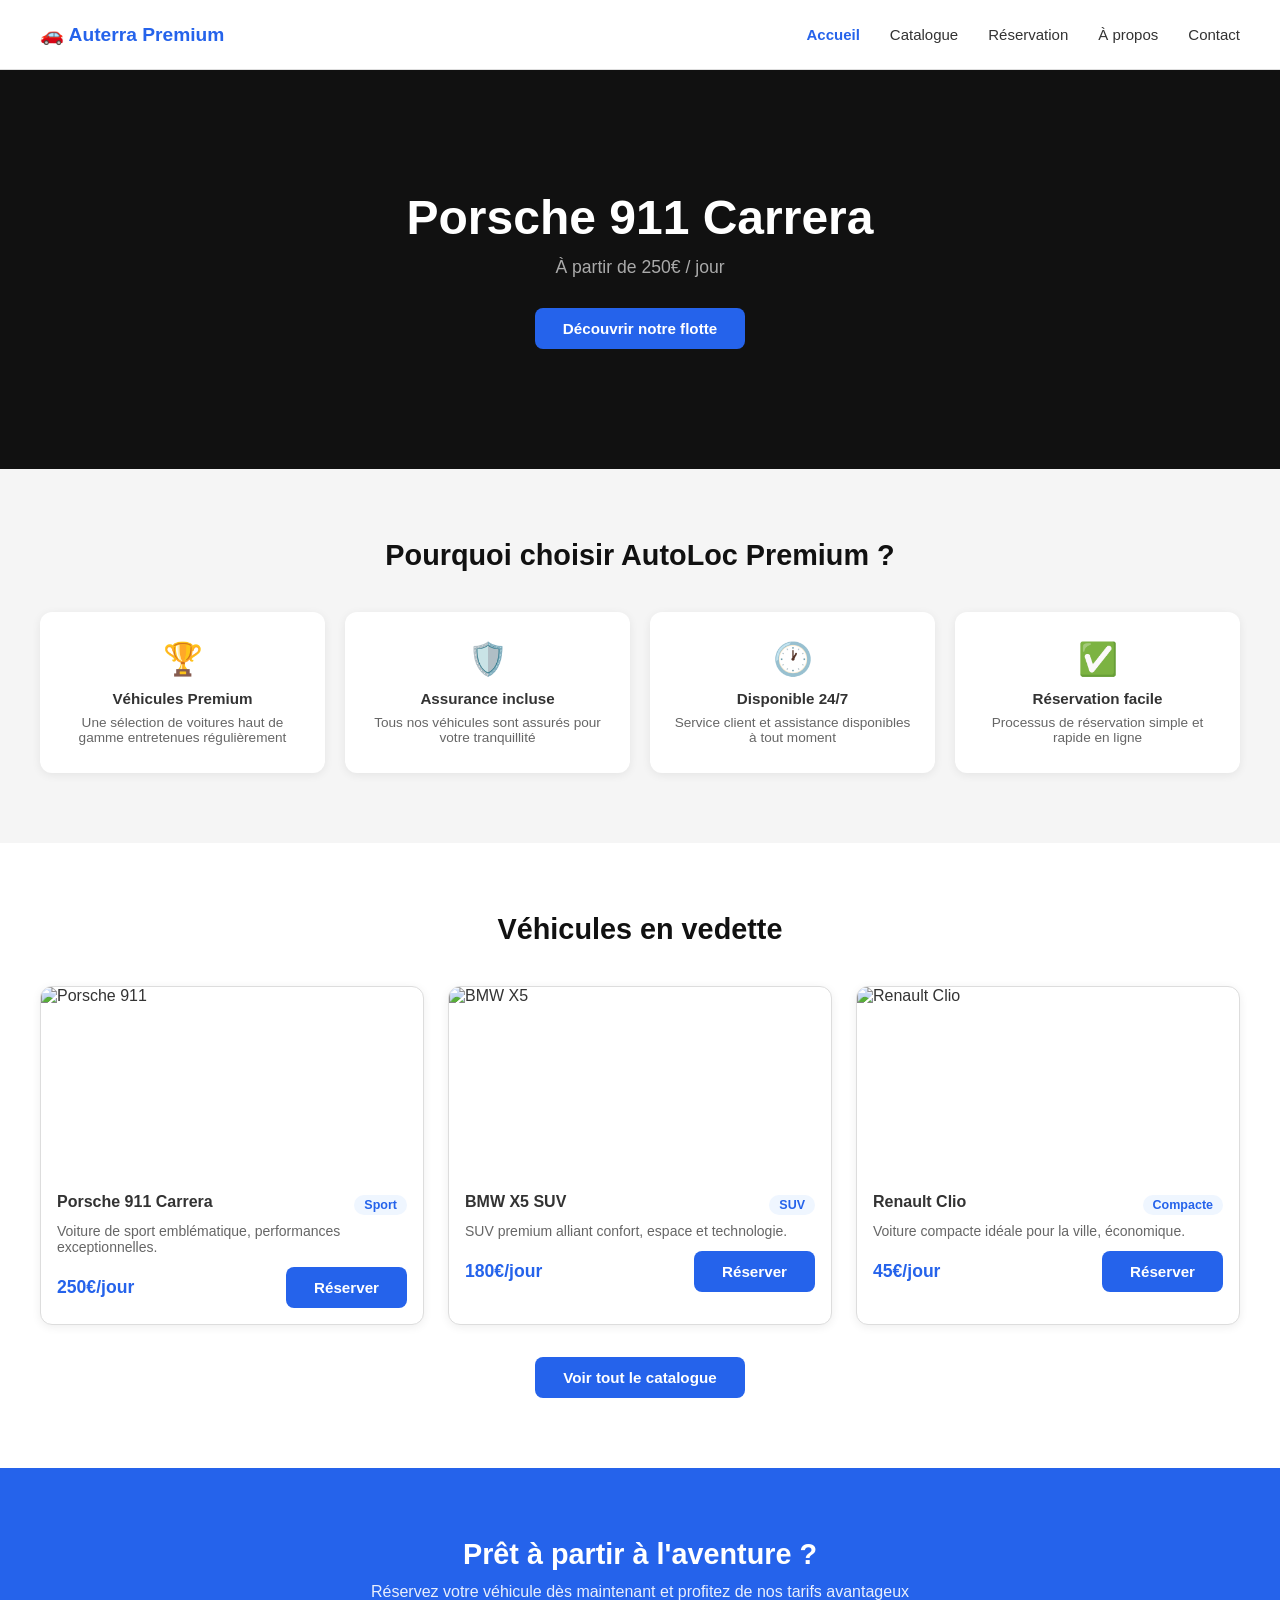
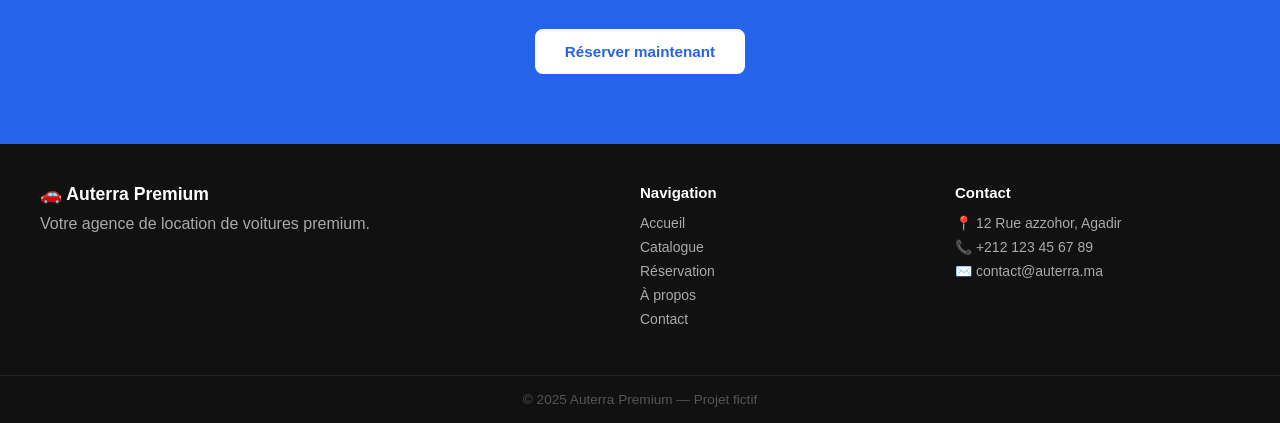
==== commit e326888b: "." ====
--- a/index.html
+++ b/index.html
@@ -1,141 +1,171 @@
-<!DOCTYPE html>
+<!doctype html>
 <html lang="fr">
-<head>
-  <meta charset="UTF-8" />
-  <meta name="viewport" content="width=device-width, initial-scale=1.0" />
-  <title>Auterra Premium — Accueil</title>
-  <link rel="stylesheet" href="./css/style.css" />
-  <link rel="stylesheet" href="./css/index.css" />
-</head>
-<body>
+  <head>
+    <meta charset="UTF-8" />
+    <meta name="viewport" content="width=device-width, initial-scale=1.0" />
+    <title>Auterra Premium — Accueil</title>
+    <link rel="stylesheet" href="./css/style.css" />
+    <link rel="stylesheet" href="./css/index.css" />
+  </head>
 
-  
-  <nav class="navbar">
-    <div class="logo">🚗 Auterra Premium</div>
-    <ul class="nav-liens">
-      <li><a href="index.html" class="actif">Accueil</a></li>
-      <li><a href="catalogue.html">Catalogue</a></li>
-      <li><a href="reservation.html">Réservation</a></li>
-      <li><a href="apropos.html">À propos</a></li>
-      <li><a href="contact.html">Contact</a></li>
-    </ul>
-  </nav>
+  <body>
+    <nav class="navbar">
+      <div class="logo">🚗 Auterra Premium</div>
+      <ul class="nav-liens">
+        <li><a href="index.html" class="actif">Accueil</a></li>
+        <li><a href="catalogue.html">Catalogue</a></li>
+        <li><a href="reservation.html">Réservation</a></li>
+        <li><a href="apropos.html">À propos</a></li>
+        <li><a href="contact.html">Contact</a></li>
+      </ul>
+    </nav>
 
-  <section class="main-black-page">
-    <h1>Porsche 911 Carrera</h1>
-    <p>À partir de 250€ / jour</p>
-    <a href="catalogue.html" class="btn btn-bleu">Découvrir notre flotte</a>
-  </section>
+    <section class="main-black-page">
+      <h1>Porsche 911 Carrera</h1>
+      <p>À partir de 250€ / jour</p>
+      <a href="catalogue.html" class="btn btn-bleu">Découvrir notre flotte</a>
+    </section>
 
-  
-  <section class="avantages">
-    <h2 class="titre-section">Pourquoi choisir AutoLoc Premium ?</h2>
-    <div class="grille-avantages">
-      <div class="carte-avantage">
-        <div class="icone">🏆</div>
-        <h3>Véhicules Premium</h3>
-        <p>Une sélection de voitures haut de gamme entretenues régulièrement</p>
+    <section class="avantages">
+      <h2 class="titre-section">Pourquoi choisir AutoLoc Premium ?</h2>
+      <div class="grille-avantages">
+        <div class="carte-avantage">
+          <div class="icone">🏆</div>
+          <h3>Véhicules Premium</h3>
+          <p>
+            Une sélection de voitures haut de gamme entretenues régulièrement
+          </p>
+        </div>
+        <div class="carte-avantage">
+          <div class="icone">🛡️</div>
+          <h3>Assurance incluse</h3>
+          <p>Tous nos véhicules sont assurés pour votre tranquillité</p>
+        </div>
+        <div class="carte-avantage">
+          <div class="icone">🕐</div>
+          <h3>Disponible 24/7</h3>
+          <p>Service client et assistance disponibles à tout moment</p>
+        </div>
+        <div class="carte-avantage">
+          <div class="icone">✅</div>
+          <h3>Réservation facile</h3>
+          <p>Processus de réservation simple et rapide en ligne</p>
+        </div>
       </div>
-      <div class="carte-avantage">
-        <div class="icone">🛡️</div>
-        <h3>Assurance incluse</h3>
-        <p>Tous nos véhicules sont assurés pour votre tranquillité</p>
-      </div>
-      <div class="carte-avantage">
-        <div class="icone">🕐</div>
-        <h3>Disponible 24/7</h3>
-        <p>Service client et assistance disponibles à tout moment</p>
-      </div>
-      <div class="carte-avantage">
-        <div class="icone">✅</div>
-        <h3>Réservation facile</h3>
-        <p>Processus de réservation simple et rapide en ligne</p>
-      </div>
-    </div>
-  </section>
+    </section>
 
-  <section class="vedette">
-    <h2 class="titre-section">Véhicules en vedette</h2>
-    <div class="grille-voitures">
+    <section class="vedette">
+      <h2 class="titre-section">Véhicules en vedette</h2>
+      <div class="grille-voitures">
+        <div class="carte-voiture">
+          <img
+            src="https://images.unsplash.com/photo-1503376780353-7e6692767b70?w=600&q=80"
+            alt="Porsche 911"
+          />
+          <div class="infos">
+            <div
+              style="
+                display: flex;
+                justify-content: space-between;
+                align-items: center;
+                margin-bottom: 6px;
+              "
+            >
+              <h3>Porsche 911 Carrera</h3>
+              <span class="badge">Sport</span>
+            </div>
+            <p>Voiture de sport emblématique, performances exceptionnelles.</p>
+            <div class="bas-carte">
+              <span class="prix">250€/jour</span>
+              <a href="reservation.html" class="btn btn-bleu">Réserver</a>
+            </div>
+          </div>
+        </div>
 
-      <div class="carte-voiture">
-        <img src="https://images.unsplash.com/photo-1503376780353-7e6692767b70?w=600&q=80" alt="Porsche 911" />
-        <div class="infos">
-          <div style="display:flex; justify-content:space-between; align-items:center; margin-bottom:6px;">
-            <h3>Porsche 911 Carrera</h3>
-            <span class="badge">Sport</span>
+        <div class="carte-voiture">
+          <img
+            src="https://images.unsplash.com/photo-1519641471654-76ce0107ad1b?w=600&q=80"
+            alt="BMW X5"
+          />
+          <div class="infos">
+            <div
+              style="
+                display: flex;
+                justify-content: space-between;
+                align-items: center;
+                margin-bottom: 6px;
+              "
+            >
+              <h3>BMW X5 SUV</h3>
+              <span class="badge">SUV</span>
+            </div>
+            <p>SUV premium alliant confort, espace et technologie.</p>
+            <div class="bas-carte">
+              <span class="prix">180€/jour</span>
+              <a href="reservation.html" class="btn btn-bleu">Réserver</a>
+            </div>
           </div>
-          <p>Voiture de sport emblématique, performances exceptionnelles.</p>
-          <div class="bas-carte">
-            <span class="prix">250€/jour</span>
-            <a href="reservation.html" class="btn btn-bleu">Réserver</a>
+        </div>
+
+        <div class="carte-voiture">
+          <img
+            src="https://images.unsplash.com/photo-1541899481282-d53bffe3c35d?w=600&q=80"
+            alt="Renault Clio"
+          />
+          <div class="infos">
+            <div
+              style="
+                display: flex;
+                justify-content: space-between;
+                align-items: center;
+                margin-bottom: 6px;
+              "
+            >
+              <h3>Renault Clio</h3>
+              <span class="badge">Compacte</span>
+            </div>
+            <p>Voiture compacte idéale pour la ville, économique.</p>
+            <div class="bas-carte">
+              <span class="prix">45€/jour</span>
+              <a href="reservation.html" class="btn btn-bleu">Réserver</a>
+            </div>
           </div>
         </div>
       </div>
+      <div style="text-align: center; margin-top: 32px">
+        <a href="catalogue.html" class="btn btn-bleu">Voir tout le catalogue</a>
+      </div>
+    </section>
 
-      <div class="carte-voiture">
-        <img src="https://images.unsplash.com/photo-1519641471654-76ce0107ad1b?w=600&q=80" alt="BMW X5" />
-        <div class="infos">
-          <div style="display:flex; justify-content:space-between; align-items:center; margin-bottom:6px;">
-            <h3>BMW X5 SUV</h3>
-            <span class="badge">SUV</span>
-          </div>
-          <p>SUV premium alliant confort, espace et technologie.</p>
-          <div class="bas-carte">
-            <span class="prix">180€/jour</span>
-            <a href="reservation.html" class="btn btn-bleu">Réserver</a>
-          </div>
-        </div>
+    <section class="banniere">
+      <h2>Prêt à partir à l'aventure ?</h2>
+      <p>
+        Réservez votre véhicule dès maintenant et profitez de nos tarifs
+        avantageux
+      </p>
+      <a href="reservation.html" class="btn btn-blanc">Réserver maintenant</a>
+    </section>
+
+    <footer>
+      <div>
+        <div class="logo-footer">🚗 Auterra Premium</div>
+        <p>Votre agence de location de voitures premium.</p>
       </div>
-
-      <div class="carte-voiture">
-        <img src="https://images.unsplash.com/photo-1541899481282-d53bffe3c35d?w=600&q=80" alt="Renault Clio" />
-        <div class="infos">
-          <div style="display:flex; justify-content:space-between; align-items:center; margin-bottom:6px;">
-            <h3>Renault Clio</h3>
-            <span class="badge">Compacte</span>
-          </div>
-          <p>Voiture compacte idéale pour la ville, économique.</p>
-          <div class="bas-carte">
-            <span class="prix">45€/jour</span>
-            <a href="reservation.html" class="btn btn-bleu">Réserver</a>
-          </div>
-        </div>
+      <div>
+        <h4>Navigation</h4>
+        <a href="index.html">Accueil</a>
+        <a href="catalogue.html">Catalogue</a>
+        <a href="reservation.html">Réservation</a>
+        <a href="apropos.html">À propos</a>
+        <a href="contact.html">Contact</a>
       </div>
-
-    </div>
-    <div style="text-align:center; margin-top:32px;">
-      <a href="catalogue.html" class="btn btn-bleu">Voir tout le catalogue</a>
-    </div>
-  </section>
-
-  <section class="banniere">
-    <h2>Prêt à partir à l'aventure ?</h2>
-    <p>Réservez votre véhicule dès maintenant et profitez de nos tarifs avantageux</p>
-    <a href="reservation.html" class="btn btn-blanc">Réserver maintenant</a>
-  </section>
-
-  <footer>
-    <div>
-      <div class="logo-footer">🚗 Auterra Premium</div>
-      <p>Votre agence de location de voitures premium.</p>
-    </div>
-    <div>
-      <h4>Navigation</h4>
-      <a href="index.html">Accueil</a>
-      <a href="catalogue.html">Catalogue</a>
-      <a href="reservation.html">Réservation</a>
-      <a href="apropos.html">À propos</a>
-      <a href="contact.html">Contact</a>
-    </div>
-    <div>
-      <h4>Contact</h4>
-      <a href="#">📍 12 Rue azzohor, Agadir</a>
-      <a href="#">📞 +212 123 45 67 89</a>
-      <a href="#">✉️ contact@auterra.ma</a>
-    </div>
-  </footer>
-  <div class="footer-bas">© 2025 Auterra Premium — Projet fictif</div>
-
-</body>
+      <div>
+        <h4>Contact</h4>
+        <a href="#">📍 12 Rue azzohor, Agadir</a>
+        <a href="#">📞 +212 123 45 67 89</a>
+        <a href="#">✉️ contact@auterra.ma</a>
+      </div>
+    </footer>
+    <div class="footer-bas">© 2025 Auterra Premium — Projet fictif</div>
+  </body>
 </html>
--- a/css/style.css
+++ b/css/style.css
@@ -1,6 +1,3 @@
-
-
-
 :root {
   --bleu: #2563eb;
   --noir: #111111;
@@ -10,7 +7,6 @@
   --bordure: #dddddd;
 }
 
-
 * {
   margin: 0;
   padding: 0;
@@ -60,7 +56,7 @@
 
 .nav-liens a {
   color: #333;
-  font-size: 0.95rem;
+  font-size: 15px;
 }
 
 .nav-liens a:hover {
@@ -68,7 +64,7 @@
 }
 
 .nav-liens a.actif {
-  color:  var(--bleu);
+  color: var(--bleu);
   font-weight: 600;
 }
 
@@ -85,7 +81,6 @@
   color: var(--blanc);
 }
 
-
 .btn-bleu:hover {
   background: var(--bleu);
 }
@@ -104,17 +99,17 @@
 }
 
 .entete h1 {
-  font-size: 2.2rem;
+  font-size: 35.2px;
   margin-bottom: 10px;
 }
 
 .entete p {
   color: #aaa;
-  font-size: 1rem;
+  font-size: 16px;
 }
 
 .titre-section {
-  font-size: 1.8rem;
+  font-size: 28.8px;
   font-weight: 700;
   text-align: center;
   margin-bottom: 40px;
@@ -132,7 +127,8 @@
   border-radius: 12px;
   overflow: hidden;
   background: var(--blanc);
-  box-shadow: 0 2px 10px rgba(0,0,0,0.07);
+  box-shadow: 0 2px 10px rgba(0, 0, 0, 0.07);
+  transition: transform 0.3s ease, box-shadow 0.3s ease;
 }
 
 .carte-voiture img {
@@ -141,18 +137,24 @@
   object-fit: cover;
 }
 
+.carte-voiture:hover {
+  transform: translateY(-10px);
+  box-shadow: 0 12px 20px rgba(0, 0, 0, 0.2);
+  cursor: pointer;
+}
+
 .carte-voiture .infos {
   padding: 16px;
 }
 
 .carte-voiture h3 {
-  font-size: 1rem;
+  font-size: 16px;
   font-weight: 700;
   margin-bottom: 6px;
 }
 
 .carte-voiture p {
-  font-size: 0.88rem;
+  font-size: 14px;
   color: var(--gris);
   margin-bottom: 12px;
 }
@@ -164,7 +166,7 @@
 }
 
 .prix {
-  font-size: 1.1rem;
+  font-size: 17.6px;
   font-weight: 700;
   color: var(--bleu);
 }
@@ -172,7 +174,7 @@
 .badge {
   background: #eff6ff;
   color: var(--bleu);
-  font-size: 0.78rem;
+  font-size: 12.5px;
   font-weight: 600;
   padding: 3px 10px;
   border-radius: 20px;
@@ -184,7 +186,7 @@
 
 .groupe label {
   display: block;
-  font-size: 0.88rem;
+  font-size: 14px;
   font-weight: 600;
   margin-bottom: 6px;
   color: #333;
@@ -198,7 +200,7 @@
   border: 1.5px solid var(--bordure);
   border-radius: 8px;
   font-family: 'Poppins', sans-serif;
-  font-size: 0.9rem;
+  font-size: 14.4px;
   outline: none;
 }
 
@@ -228,21 +230,21 @@
 
 footer .logo-footer {
   color: var(--blanc);
-  font-size: 1.1rem;
+  font-size: 17.6px;
   font-weight: 700;
   margin-bottom: 10px;
 }
 
 footer h4 {
   color: var(--blanc);
-  font-size: 0.95rem;
+  font-size: 15px;
   margin-bottom: 14px;
 }
 
 footer a {
   display: block;
   color: #aaa;
-  font-size: 0.88rem;
+  font-size: 14px;
   margin-bottom: 8px;
 }
 
@@ -255,7 +257,7 @@
   color: #555;
   text-align: center;
   padding: 16px;
-  font-size: 0.85rem;
+  font-size: 13.6px;
   border-top: 1px solid #222;
 }
 
@@ -267,11 +269,22 @@
     align-items: flex-start;
     gap: 14px;
   }
+
   .nav-liens {
     flex-wrap: wrap;
     gap: 12px 18px;
   }
-  .grille-voitures { grid-template-columns: 1fr; }
-  footer { grid-template-columns: 1fr; padding: 30px 20px; }
-  .entete { padding: 40px 20px; }
-}
+
+  .grille-voitures {
+    grid-template-columns: 1fr;
+  }
+
+  footer {
+    grid-template-columns: 1fr;
+    padding: 30px 20px;
+  }
+
+  .entete {
+    padding: 40px 20px;
+  }
+}
--- a/css/index.css
+++ b/css/index.css
@@ -1,104 +1,97 @@
-  .main-black-page {
-    background: #111;
-    color: white;
-    text-align: center;
-    padding: 120px 40px;
+.main-black-page {
+  background: #111;
+  color: white;
+  text-align: center;
+  padding: 120px 40px;
+}
+
+.main-black-page h1 {
+  font-size: 48px; 
+  font-weight: 700;
+  margin-bottom: 12px;
+}
+
+.main-black-page p {
+  font-size: 17.6px; 
+  color: #aaa;
+  margin-bottom: 30px;
+}
+
+.avantages {
+  background: #f5f5f5;
+  padding: 70px 40px;
+  text-align: center;
+}
+
+.grille-avantages {
+  display: grid;
+  grid-template-columns: repeat(4, 1fr);
+  gap: 20px;
+  margin-top: 10px;
+}
+
+.carte-avantage {
+  background: white;
+  border-radius: 12px;
+  padding: 28px 20px;
+  box-shadow: 0 2px 10px rgba(0, 0, 0, 0.07);
+  transition: transform 0.3s ease, box-shadow 0.3s ease; 
+}
+
+.carte-avantage:hover {
+  transform: translateY(-10px);
+  box-shadow: 0 12px 20px rgba(0, 0, 0, 0.2);
+  cursor: pointer;
+}
+
+.carte-avantage .icone {
+  font-size: 32px; 
+  margin-bottom: 12px;
+}
+
+.carte-avantage h3 {
+  font-size: 15.2px; 
+  font-weight: 700;
+  margin-bottom: 8px;
+}
+
+.carte-avantage p {
+  font-size: 13.6px; 
+  color: #666;
+}
+
+.vedette {
+  padding: 70px 40px;
+}
+
+.banniere {
+  background: #2563eb;
+  color: white;
+  text-align: center;
+  padding: 70px 40px;
+}
+
+.banniere h2 {
+  font-size: 28.8px; 
+  margin-bottom: 12px;
+}
+
+.banniere p {
+  margin-bottom: 28px;
+  opacity: 0.9;
+}
+
+@media (max-width: 768px) {
+  .hero h1 {
+    font-size: 32px; 
   }
 
-  .main-black-page h1 {
-    font-size: 3rem;
-    font-weight: 700;
-    margin-bottom: 12px;
+  .grille-avantages {
+    grid-template-columns: 1fr 1fr;
   }
 
-  .main-black-page p {
-    font-size: 1.1rem;
-    color: #aaa;
-    margin-bottom: 30px;
+  .vedette,
+  .avantages {
+    padding: 40px 20px;
   }
-
-  .avantages {
-    background: #f5f5f5;
-    padding: 70px 40px;
-    text-align: center;
-  }
-
-
-  .grille-avantages {
-    display: grid;
-    grid-template-columns: repeat(4, 1fr);
-    gap: 20px;
-    margin-top: 10px;
-  }
-
-  .carte-avantage {
-    background: white;
-    border-radius: 12px;
-    padding: 28px 20px;
-    box-shadow: 0 2px 10px rgba(0, 0, 0, 0.07);
-  }
-
-  .carte-avantage:hover {
-    transform: translateY(-10px);
-    box-shadow: 0 12px 20px rgba(0, 0, 0, 0.2);
-    cursor: pointer;
-  }
-
-
-  .carte-avantage .icone {
-    font-size: 2rem;
-    margin-bottom: 12px;
-  }
-
-  .carte-avantage h3 {
-    font-size: 0.95rem;
-    font-weight: 700;
-    margin-bottom: 8px;
-  }
-
-  .carte-avantage p {
-    font-size: 0.85rem;
-    color: #666;
-  }
-.carte-voiture:hover{
-   transform: translateY(-10px);
-    box-shadow: 0 12px 20px rgba(0, 0, 0, 0.2);
-    cursor: pointer;
-}
-
-  .vedette {
-    padding: 70px 40px;
-  }
-
-
-  .banniere {
-    background: #2563eb;
-    color: white;
-    text-align: center;
-    padding: 70px 40px;
-  }
-
-  .banniere h2 {
-    font-size: 1.8rem;
-    margin-bottom: 12px;
-  }
-
-  .banniere p {
-    margin-bottom: 28px;
-    opacity: 0.9;
-  }
-
-  @media (max-width: 768px) {
-    .hero h1 {
-      font-size: 2rem;
-    }
-
-    .grille-avantages {
-      grid-template-columns: 1fr 1fr;
-    }
-
-    .vedette,
-    .avantages {
-      padding: 40px 20px;
-    }
-  }+}
